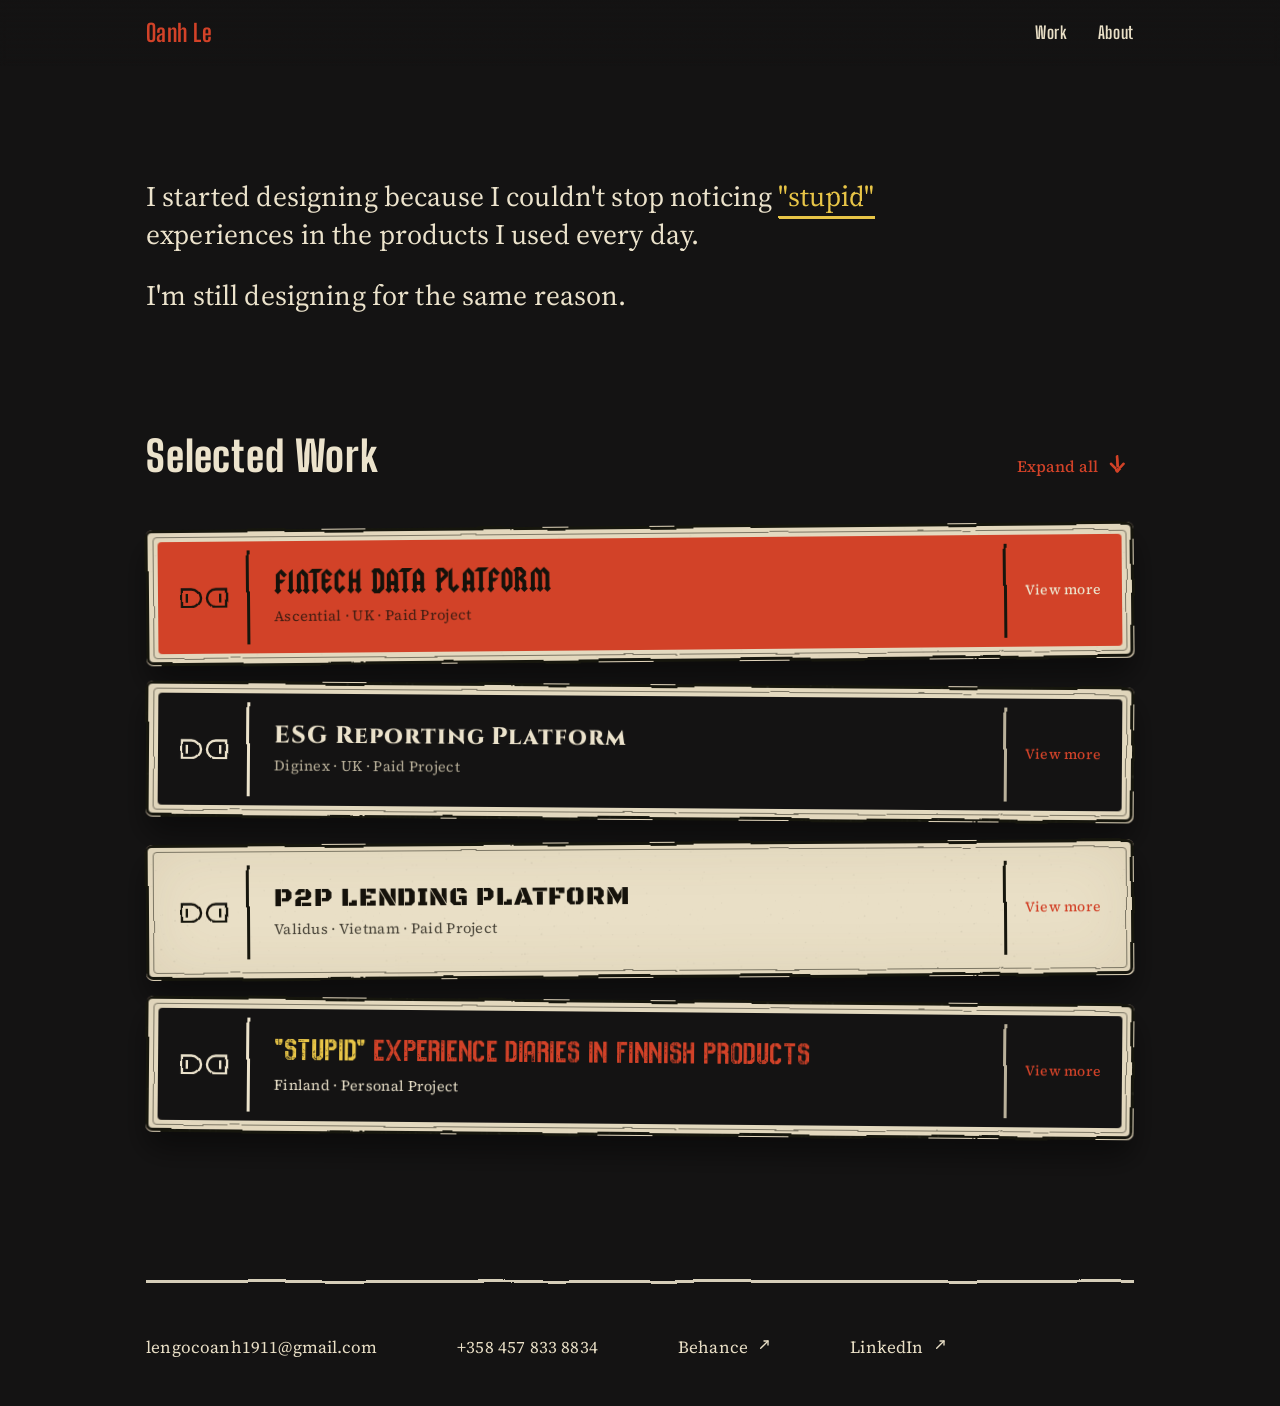
==== index.html @ 56ca4363 "update" ====
<!DOCTYPE html>
<html lang="en">
<head>
<meta charset="UTF-8">
<meta name="viewport" content="width=device-width, initial-scale=1.0">
<title>Oanh Le, Product Designer</title>
<link rel="preconnect" href="https://fonts.googleapis.com">
<link rel="preconnect" href="https://fonts.gstatic.com" crossorigin>
<link href="https://fonts.googleapis.com/css2?family=Big+Shoulders+Display:wght@600;700;800&family=Bungee&family=Cinzel:wght@600;700;800;900&family=Source+Serif+4:ital,opsz,wght@0,8..60,400;0,8..60,500;0,8..60,600;0,8..60,700;1,8..60,400;1,8..60,500&display=swap" rel="stylesheet">
<link rel="prefetch" href="base.css" as="style">
<link rel="prefetch" href="casestudy.css" as="style">
<link rel="prefetch" href="case-twentyfold.html">
<link rel="prefetch" href="case-diginex.html">
<link rel="prefetch" href="case-validus.html">
<link rel="prefetch" href="case-stupid.html">
<link rel="preload" as="image" href="assets/intro/twentyfold.jpg">
<link rel="preload" as="image" href="assets/intro/esg.jpg">
<link rel="preload" as="image" href="assets/intro/validus.jpg">
<link rel="preload" as="image" href="assets/intro/stupid.jpg">
<link href="base.css" rel="stylesheet">
<link href="home.css" rel="stylesheet">
<script>try{if(sessionStorage.getItem('portfolio-home-state'))document.documentElement.classList.add('home-restoring','home-no-transitions');}catch(e){}</script>
</head>
<body>
<svg class="defs" aria-hidden="true" xmlns="http://www.w3.org/2000/svg">
  <filter id="rough"><feTurbulence type="fractalNoise" baseFrequency="0.013 0.02" numOctaves="2" seed="4" result="n"/><feDisplacementMap in="SourceGraphic" in2="n" scale="4.5" xChannelSelector="R" yChannelSelector="G"/></filter>
  <filter id="rough2"><feTurbulence type="fractalNoise" baseFrequency="0.02 0.035" numOctaves="2" seed="11" result="n"/><feDisplacementMap in="SourceGraphic" in2="n" scale="3" xChannelSelector="R" yChannelSelector="G"/></filter>
</svg>
<div class="page">
<header class="bar">
  <div class="wrap bar-inner">
    <a class="brand" href="#top"><span class="rl">Oanh Le</span></a>
    <nav class="menu">
      <a href="#work">Work</a>
      <a href="page-about.html" class="about-link">About</a>
    </nav>
  </div>
</header>

<main id="top">
  <!-- HERO -->
  <section class="hero">
    <div class="wrap">
      <p class="thesis">I started designing because I couldn't stop noticing <a href="#work-stupid" class="jump-stupid" aria-label="Jump to Stupid experiences project">"stupid"</a> experiences in the products I used every day.<span class="thesis-tail">I'm still designing for the same reason.</span></p>
    </div>
  </section>

  <!-- WORK -->
  <section id="work">
    <div class="wrap">
      <div class="section-head">
        <h2>Selected Work</h2>
        <button type="button" class="expand-all" id="expandAll"><span class="expand-all-txt">Expand all</span><svg class="arr" viewBox="0 0 22 22" aria-hidden="true" fill="none" stroke="currentColor" stroke-width="2.2" stroke-linecap="round" stroke-linejoin="round"><path d="M3 11c2.5-.2 5-.35 9-.5"/><path d="M10 5.5c2 1.6 3.5 3.4 5.5 5.5"/><path d="M10 16c2-1.6 3.5-3.2 5.5-5.5"/></svg></button>
      </div>
      <div class="stack" id="stack">

        <!-- 01 -->
        <article class="tape tape-twentyfold" data-case="case-twentyfold.html">
          <div class="tdust"></div>
          <div class="spine">
            <div class="cap-l"><svg class="ddlogo" viewBox="0 0 34 14" aria-hidden="true" fill="none"><path d="M2 1h7a6 6 0 0 1 0 12H2zM6 4v6" stroke="currentColor" stroke-width="1.6"/><path d="M32 1h-7a6 6 0 0 0 0 12h7zM28 4v6" stroke="currentColor" stroke-width="1.6"/></svg></div>
            <div class="label">
              <div class="tname">Fintech Data<span class="tname-platform"> Platform</span></div>
              <div class="talbum"><span class="talbum-org">Ascential · </span>UK · Paid Project</div>
            </div>
            <div class="cap-r">
              <a class="viewmore" href="case-twentyfold.html" aria-label="View Twentyfold case study">View more</a>
            </div>
          </div>
          <div class="detail">
            <div class="detail-inner">
            <div class="ddiv"></div>
            <div class="detail-in">
              <div class="slotwrap"><img src="./assets/intro/twentyfold.jpg" alt="Twentyfold fintech intelligence platform" width="1400" height="719" loading="eager" decoding="async" fetchpriority="high"></div>
              <div class="d-text">
                <div class="d-block"><div class="d-lab">What it is</div><p>Investment intelligence platform built for Money20/20 (Ascential).</p></div>
                <div class="d-block"><div class="d-lab">Role + team</div><p>Sole designer · 1 product owner · 6 engineers</p></div>
                <div class="d-tags"><span>Fintech intelligence</span><span>B2B SaaS</span></div>
              </div>
            </div>
            </div>
          </div>
        </article>

        <!-- 02 -->
        <article class="tape tape-diginex" data-case="case-diginex.html">
          <div class="tdust"></div>
          <div class="spine">
            <div class="cap-l"><svg class="ddlogo" viewBox="0 0 34 14" aria-hidden="true" fill="none"><path d="M2 1h7a6 6 0 0 1 0 12H2zM6 4v6" stroke="currentColor" stroke-width="1.6"/><path d="M32 1h-7a6 6 0 0 0 0 12h7zM28 4v6" stroke="currentColor" stroke-width="1.6"/></svg></div>
            <div class="label">
              <div class="tname">ESG Reporting<span class="tname-platform"> Platform</span></div>
              <div class="talbum"><span class="talbum-org">Diginex · </span>UK · Paid Project</div>
            </div>
            <div class="cap-r">
              <a class="viewmore" href="case-diginex.html" aria-label="View DiginexESG case study">View more</a>
            </div>
          </div>
          <div class="detail">
            <div class="detail-inner">
            <div class="ddiv"></div>
            <div class="detail-in">
              <div class="slotwrap"><img src="./assets/intro/esg.jpg" alt="DiginexESG sustainability reporting platform" width="1400" height="719" loading="eager" decoding="async"></div>
              <div class="d-text">
                <div class="d-block"><div class="d-lab">What it is</div><p>Powered ESG reporting platform for enterprise sustainability teams.</p></div>
                <div class="d-block"><div class="d-lab">Role + team</div><p>1 of 3 designers · 3 product manager · 10 engineers</p></div>
                <div class="d-tags"><span>Sustainability tech</span><span>Enterprise SaaS</span></div>
              </div>
            </div>
            </div>
          </div>
        </article>

        <!-- 03 -->
        <article class="tape tape-validus" data-case="case-validus.html">
          <div class="tdust"></div>
          <div class="spine">
            <div class="cap-l"><svg class="ddlogo" viewBox="0 0 34 14" aria-hidden="true" fill="none"><path d="M2 1h7a6 6 0 0 1 0 12H2zM6 4v6" stroke="currentColor" stroke-width="1.6"/><path d="M32 1h-7a6 6 0 0 0 0 12h7zM28 4v6" stroke="currentColor" stroke-width="1.6"/></svg></div>
            <div class="label">
              <div class="tname">P2P Lending<span class="tname-platform"> Platform</span></div>
              <div class="talbum"><span class="talbum-org">Validus · </span>Vietnam · Paid Project</div>
            </div>
            <div class="cap-r">
              <a class="viewmore" href="case-validus.html" aria-label="View Validus case study">View more</a>
            </div>
          </div>
          <div class="detail">
            <div class="detail-inner">
            <div class="ddiv"></div>
            <div class="detail-in">
              <div class="slotwrap"><img src="./assets/intro/validus.jpg" alt="Validus investment web app" width="1400" height="719" loading="eager" decoding="async"></div>
              <div class="d-text">
                <div class="d-block"><div class="d-lab">What it is</div><p>SME lending marketplace connecting accredited investors and SMEs across Southeast Asia.</p></div>
                <div class="d-block"><div class="d-lab">Role + team</div><p>1 of 2 designers · 1 product owner · 10 engineers</p></div>
                <div class="d-tags"><span>Investment</span><span>Two-sided marketplace</span><span>Multi-market</span></div>
              </div>
            </div>
            </div>
          </div>
        </article>

        <!-- 04 personal -->
        <article class="tape tape-stupid" id="work-stupid" data-case="case-stupid.html" style="scroll-margin-top:90px">
          <div class="tdust"></div>
          <div class="spine">
            <div class="cap-l"><svg class="ddlogo" viewBox="0 0 34 14" aria-hidden="true" fill="none"><path d="M2 1h7a6 6 0 0 1 0 12H2zM6 4v6" stroke="currentColor" stroke-width="1.6"/><path d="M32 1h-7a6 6 0 0 0 0 12h7zM28 4v6" stroke="currentColor" stroke-width="1.6"/></svg></div>
            <div class="label">
              <div class="tname"><span class="tname-long"><span class="tname-stupid">"Stupid"</span><span class="tname-rest"> experience diaries in Finnish products</span></span><span class="tname-short"><span class="tname-stupid">"Stupid"</span><span class="tname-rest"> experience diaries</span></span></div>
              <div class="talbum">Finland · Personal Project</div>
            </div>
            <div class="cap-r">
              <a class="viewmore" href="case-stupid.html" aria-label="View Stupid experiences case study">View more</a>
            </div>
          </div>
          <div class="detail">
            <div class="detail-inner">
            <div class="ddiv"></div>
            <div class="detail-in">
              <div class="slotwrap"><img src="./assets/intro/stupid.jpg" alt="Stupid experiences — illustrated study of everyday app friction in Finland" width="1400" height="885" loading="eager" decoding="async"></div>
              <div class="d-text">
                <div class="d-block"><div class="d-lab">Products</div><p>S-mobiili, K-ruoka, One4all…</p></div>
                <div class="d-block"><div class="d-lab">Role + scope</div><p>Just me, diary, critique, and improve proposals.</p></div>
                <div class="d-tags"><span>UX diary</span><span>Consumer apps</span><span>Finland</span></div>
              </div>
            </div>
            </div>
          </div>
        </article>

      </div>
    </div>
  </section>

</main>

<!-- FOOTER -->
<footer>
  <div class="wrap">
    <div class="rule"></div>
    <div class="contact">
      <button type="button" class="ci" data-copy="lengocoanh1911@gmail.com">lengocoanh1911@gmail.com</button>
      <button type="button" class="ci" data-copy="+3584578338834">+358 457 833 8834</button>
      <a class="ci link" href="https://www.behance.net/lengocoanh" target="_blank" rel="noopener noreferrer">Behance<svg class="ext-icon" viewBox="0 0 24 24" aria-hidden="true" fill="none" stroke="currentColor" stroke-width="2" stroke-linecap="round" stroke-linejoin="round"><path d="M15 3h6v6"/><path d="M10 14 21 3"/></svg></a>
      <a class="ci link" href="https://www.linkedin.com/in/oanh-le-391289180" target="_blank" rel="noopener noreferrer">LinkedIn<svg class="ext-icon" viewBox="0 0 24 24" aria-hidden="true" fill="none" stroke="currentColor" stroke-width="2" stroke-linecap="round" stroke-linejoin="round"><path d="M15 3h6v6"/><path d="M10 14 21 3"/></svg></a>
    </div>
  </div>
</footer>
</div>

<script src="home.js"></script>
<script src="contact.js"></script>

</body>
</html>
---- base.css ----
/* Shared tokens, reset, and global utilities (home + case studies) */
@font-face{font-family:'Squealer';src:url('assets/squealer/Squealer.otf') format('opentype');font-weight:400;font-style:normal;font-display:swap;}
@font-face{font-family:'Black Ops One';src:url("assets/Black_Ops_One,Bowlby_One,Courier_Prime,EB_Garamond/Black_Ops_One/BlackOpsOne-Regular.ttf") format('truetype');font-weight:400;font-style:normal;font-display:swap;}
@font-face{font-family:'No Safety Zone';src:url('assets/No%20Safety%20Zone.ttf') format('truetype');font-weight:400;font-style:normal;font-display:swap;}

:root{
  --page:#141313;
  --cream:#ECE3CC;
  --cream-dim:#B9B09A;
  --ink:#15120B;
  --tape:#E9DFC6;
  --tape-edge:#D7CBAC;
  --maxw:1060px;
  --maxw-cs:880px;
  --display-font:'Bungee',sans-serif;
  --heading-font:'Big Shoulders Display',sans-serif;
  --bar-grad:linear-gradient(180deg, rgba(20,19,19,.92), rgba(20,19,19,.38));
  --wear-rot:1;
  --tape-title:clamp(17px,1.75vw,21px);
  --tape-title-size:20px;
  --body-font:'Source Serif 4',serif;
  --accent:#D24228;
  --stupid-yellow:#E8C547;
}

*{margin:0;padding:0;box-sizing:border-box;}
html{scroll-behavior:smooth;}
body{
  font-family:var(--body-font);
  font-style:normal;
  font-weight:400;
  color:var(--cream);
  background:var(--page);
  min-height:100vh;-webkit-font-smoothing:antialiased;line-height:1.5;
  position:relative;overflow-x:hidden;
}
.dust,.grain,.vig{display:none;}
a{color:inherit;text-decoration:none;}
svg.defs{position:absolute;width:0;height:0;}

.rule{height:3px;background:var(--cream);filter:url(#rough);opacity:.85;}
.rule.tight{margin:34px 0;}

[data-copy]{position:relative;}
.copy-tip{position:absolute;bottom:calc(100% + 10px);left:50%;transform:translateX(-50%) translateY(4px);padding:6px 10px;font-family:var(--body-font);font-size:13px;font-weight:500;line-height:1;color:var(--ink);background:var(--cream);border-radius:4px;white-space:nowrap;pointer-events:none;opacity:0;visibility:hidden;transition:opacity .2s, transform .2s, visibility .2s;z-index:20;box-shadow:0 4px 14px rgba(0,0,0,.35);}
.copy-tip.show{opacity:1;visibility:visible;transform:translateX(-50%) translateY(0);}
---- casestudy.css ----
/* Case study + about pages (requires base.css) */
.cs-sub,.sec p,.sec ul li,.ab-grid p:not(.ab-sub),.ab-grid li,.ab-right li,.ab-left .meta,.ab-quote{font-style:normal;font-weight:400;}
.ab-grid .ab-sub{font-weight:600;}
.cs-sub,.sec p,.sec ul li,.ab-grid p,.ab-right li,.ab-quote{text-wrap:pretty;}
.cs :is(.cs-sub,.cs-meta,.cs-meta-link,.sec p,.sec ul li,.d-title,.d-title .d-num,.ab-left .role,.ab-left .org,.ab-left .meta,.ab-right li,.ab-grid p,.ab-grid li,.ab-sub,.ab-quote,.ab-quote .by,.cs-cap,.ph .ph-label,.ab-contact,.ab-contact-item,.ab-contact-link){line-height:1.5;}

.cs .rule{margin:54px 0;}
.cs{position:relative;z-index:1;max-width:var(--maxw-cs);margin:0 auto;padding:48px 40px 120px;}

/* back to home */
.cs-back{position:sticky;top:0;z-index:20;margin:0 0 20px;padding:14px 0 18px;background:var(--bar-grad);backdrop-filter:blur(3px);-webkit-backdrop-filter:blur(3px);}
.cs-back-link{display:inline-flex;align-items:center;gap:6px;font-family:var(--body-font);font-size:16px;font-weight:500;font-style:normal;line-height:1.25;color:var(--accent);text-decoration:none;padding:8px 4px;transition:opacity .2s;}
.cs-back-link:hover{opacity:.85;}
.cs-back-icon{display:block;width:26px;height:auto;flex-shrink:0;filter:url(#rough2);transform:rotate(180deg);}

/* hero */
.cs-hero{text-align:center;padding:30px 0 8px;width:100%;overflow-x:clip;}
.cs-title-row{display:inline-flex;flex-wrap:wrap;align-items:center;justify-content:center;column-gap:8px;row-gap:8px;max-width:100%;}
.cs-title{margin:0;flex:0 1 auto;max-width:100%;text-align:center;font-family:var(--heading-font);font-weight:800;font-size:clamp(32px,5.2vw,60px);line-height:1.08;letter-spacing:.02em;color:var(--cream);overflow-wrap:break-word;}
.cs-stupid .cs-title{line-height:1.4;}
.cs-title-link{position:static;flex:0 0 auto;display:flex;align-items:center;justify-content:center;align-self:center;margin:0;padding:0;line-height:1;color:var(--cream);opacity:.85;transition:opacity .2s;}
.cs-title-link:hover{opacity:1;}
.cs-title-link svg{display:block;width:24px;height:24px;transition:transform .22s;}
@media(min-width:761px){
  .cs-title-link svg{width:32px;height:32px;}
}
.cs-title-link:hover svg{transform:translate(3px,-3px);}
.cs-sub{max-width:640px;margin:26px auto 0;font-size:18px;color:var(--cream);}
.cs-meta{margin-top:14px;font-family:var(--body-font);font-size:18px;font-weight:300;font-style:normal;letter-spacing:.02em;text-transform:none;color:#C1B9A6;}
.cs-meta-link{display:block;margin-top:10px;font-family:var(--body-font);font-size:18px;font-weight:300;font-style:normal;letter-spacing:.02em;text-transform:none;color:#C1B9A6;text-decoration:underline;text-underline-offset:3px;text-decoration-thickness:1px;transition:opacity .2s;}
.cs-meta-link:hover{opacity:.85;}

/* initial portfolio archive modal (mobile) */
.cs-archive-modal{position:fixed;inset:0;z-index:200;display:none;}
.cs-archive-modal.open{display:block;}
.cs-archive-modal-backdrop{position:absolute;inset:0;background:rgba(8,7,5,.94);}
.cs-archive-modal-panel{position:relative;z-index:1;height:100%;display:flex;flex-direction:column;background:var(--page);}
.cs-archive-modal-scroll{flex:1;overflow-y:auto;-webkit-overflow-scrolling:touch;padding:64px 16px 48px;}
.cs-archive-strip{position:relative;margin:0;line-height:0;}
.cs-archive-strip::before{content:"";position:absolute;inset:-4px;border:3px solid var(--cream);border-radius:5px;filter:url(#rough);opacity:.55;pointer-events:none;z-index:1;}
.cs-archive-strip img{display:block;width:100%;height:auto;margin:0;border:0;border-radius:0;vertical-align:top;}
.cs-archive-modal-close{position:fixed;top:14px;right:18px;z-index:210;width:48px;height:48px;border-radius:50%;background:rgba(236,227,204,.72);backdrop-filter:blur(10px);-webkit-backdrop-filter:blur(10px);color:var(--ink);border:none;font-size:30px;line-height:1;cursor:pointer;display:flex;align-items:center;justify-content:center;box-shadow:0 6px 20px rgba(0,0,0,.55);transition:transform .25s;}
.cs-archive-modal-close::before{content:"";position:absolute;inset:-24px;border-radius:50%;}
.cs-archive-modal-close:hover{transform:rotate(90deg) scale(1.06);}
body.cs-archive-open{overflow:hidden;}

/* figure / screenshot */
.cs-figure{margin:34px 0;}
.cs-figure-img{position:relative;width:100%;}
.cs-figure-img img{width:100%;height:auto;display:block;border-radius:3px;}
.cs-figure-img::before{content:"";position:absolute;inset:-4px;border:3px solid var(--cream);border-radius:5px;filter:url(#rough);opacity:.55;pointer-events:none;}
.ph{position:relative;width:100%;background:#100E09;border-radius:4px;min-height:320px;display:flex;align-items:center;justify-content:center;text-align:center;padding:28px;}
.ph::before{content:"";position:absolute;inset:0;border:3px solid var(--cream);border-radius:5px;filter:url(#rough);opacity:.55;pointer-events:none;}
.ph .ph-label{font-family:var(--body-font);font-style:italic;font-size:16px;color:var(--cream);letter-spacing:.04em;max-width:80%;}
.ph .corner{position:absolute;top:12px;left:14px;font-family:var(--body-font);font-size:10px;color:var(--cream);opacity:.6;letter-spacing:.04em;}
.cs-cap{margin-top:10px;font-style:italic;font-size:14px;color:var(--cream);text-align:center;}
.ph.tall{min-height:520px;}
.ph.wide{min-height:380px;}

/* sections */
.sec{margin-top:0;}
.sec + .sec{margin-top:40px;}
.sec-label,.ab-eyebrow{font-family:var(--heading-font);font-weight:700;font-size:18px;letter-spacing:.08em;text-transform:uppercase;color:var(--cream);margin:0 0 16px;}
.sec p{font-size:18px;color:var(--cream);margin-bottom:16px;}
.sec ul{list-style:none;margin:0 0 14px;padding:0;}
.sec ul li{position:relative;padding-left:24px;font-size:18px;color:var(--cream);margin-bottom:12px;}
.sec ul li::before{content:"";position:absolute;left:2px;top:13px;width:9px;height:3px;background:var(--cream);filter:url(#rough2);}

/* decision blocks — subtitles within a section */
.decision{display:flex;flex-direction:column;gap:12px;margin-top:16px;}
.sec > .decision:first-of-type{margin-top:0;}
.d-title,.ab-left .role,.ab-sub{font-family:var(--body-font);font-weight:600;font-size:18px;letter-spacing:.02em;text-transform:none;color:var(--cream);margin-bottom:0;}
.d-title .d-num{font-family:var(--body-font);font-weight:500;font-size:18px;margin-right:10px;color:var(--cream);}

/* ===== About specifics ===== */
.ab-block{margin-top:6px;}
.ab-row{display:grid;grid-template-columns:300px 1fr;gap:48px;padding:30px 0;}
.ab-left{display:flex;flex-direction:column;gap:4px;}
.ab-left .org{font-size:19px;color:var(--cream);}
.ab-org-link{display:inline-flex;align-items:center;gap:6px;color:var(--cream);text-decoration:none;transition:opacity .2s;}
.ab-org-link:hover{opacity:.7;}
.ab-org-link .ext-icon{display:block;width:16px;height:16px;flex-shrink:0;}
.ab-left .meta{font-size:18px;color:var(--cream);margin-top:4px;}
.ab-right ul{list-style:none;}
.ab-right li{position:relative;padding-left:24px;font-size:18px;margin-bottom:12px;color:var(--cream);}
.ab-right li::before{content:"";position:absolute;left:2px;top:13px;width:9px;height:3px;background:var(--cream);filter:url(#rough2);}
.ab-grid{display:grid;grid-template-columns:1fr 1fr;gap:40px 56px;padding-top:8px;}
/* Skills desktop: row 1 = How I work | Markets; row 2 = Domains | Tools */
.ab-skills{grid-template-rows:auto auto;row-gap:24px;column-gap:56px;}
.ab-skills>.grp{margin-bottom:0;}
.ab-skills-how{grid-column:1;grid-row:1;}
.ab-skills-markets{grid-column:2;grid-row:1;}
.ab-skills-domains{grid-column:1;grid-row:2;}
.ab-skills-tools{grid-column:2;grid-row:2;}
.ab-grid p{font-size:18px;color:var(--cream);margin-bottom:8px;}
.ab-grid ul{list-style:none;margin-top:4px;}
.ab-grid li{position:relative;padding-left:22px;font-size:19px;margin-bottom:8px;}
.ab-grid.ab-skills p,
.ab-grid.ab-skills li,
.ab-grid.ab-skills .ab-sub{font-size:18px;}
.ab-grid li::before{content:"";position:absolute;left:2px;top:12px;width:8px;height:3px;background:var(--cream);filter:url(#rough2);}
.ab-grid .grp,.ab-duo-col .grp{display:flex;flex-direction:column;gap:12px;}
.grp-body{display:flex;flex-direction:column;gap:0;}
.grp-body p{margin:0;}
.ab-grid .grp{margin-bottom:24px;}
.ab-quote{font-size:18px;color:var(--cream);max-width:700px;}
.ab-duo-col .ab-quote{max-width:none;}
.ab-quote .by{display:block;margin-top:16px;font-style:normal;font-weight:300;font-size:16px;color:#C1B9A6;}

/* Education + Recommendations side by side */
.ab-duo{display:grid;grid-template-columns:1fr 1fr;gap:40px;align-items:start;}
.ab-duo-col{min-width:0;}

/* Contact */
.ab-contact{display:flex;flex-direction:row;flex-wrap:wrap;align-items:center;gap:8px 24px;font-family:var(--body-font);font-size:18px;}
.ab-contact-item{color:var(--cream);text-decoration:none;transition:opacity .2s;}
button.ab-contact-item{background:none;border:none;padding:0;font:inherit;letter-spacing:inherit;cursor:pointer;}
.ab-contact-item:hover{opacity:.7;}
.ab-contact-link{display:inline-flex;align-items:center;gap:6px;width:fit-content;color:var(--cream);text-decoration:none;transition:opacity .2s;}
.ab-contact-link:hover{opacity:.7;}
.ab-contact-link .ext-icon{display:block;width:16px;height:16px;flex-shrink:0;}

@media(max-width:760px){
  .cs{padding:36px 22px 90px;}
  .cs-back{margin-bottom:16px;padding:12px 0 14px;}
  .cs-back-link{padding:24px;margin:-24px 0 -24px -24px;font-size:16px;}
  .cs-back-icon{width:26px;}
  .cs-title{font-size:clamp(30px,5.2vw,58px);}
  .cs-sub{font-size:16px;}
  .cs-meta,.cs-meta-link{font-size:16px;font-weight:300;}
  .ph .ph-label{font-size:14px;}
  .ph .corner{font-size:8px;}
  .cs-cap{font-size:12px;}
  .sec-label,.ab-eyebrow{font-size:16px;}
  .sec p,.sec ul li{font-size:16px;}
  .d-title,.ab-left .role,.ab-sub,.d-title .d-num{font-size:16px;}
  .ab-left .org{font-size:17px;}
  .ab-left .meta,.ab-right li,.ab-grid p{font-size:16px;}
  .ab-grid li{font-size:17px;}
  .ab-quote{font-size:16px;}
  .ab-quote .by{font-size:14px;}
  .ab-row{grid-template-columns:1fr;gap:14px;}
  .ab-grid{grid-template-columns:1fr;gap:26px;}
  .ab-skills{display:flex;flex-direction:column;gap:0;}
  .ab-skills>.grp{grid-column:unset;grid-row:unset;margin-bottom:24px;}
  .ab-skills>.grp:last-child{margin-bottom:0;}
  .ab-grid.ab-skills p,
  .ab-grid.ab-skills li,
  .ab-grid.ab-skills .ab-sub{font-size:16px;}
  .ab-duo{grid-template-columns:1fr;gap:32px;}
  .ab-contact{flex-direction:column;align-items:flex-start;gap:10px;font-size:16px;}
}
---- base.css ----
/* Shared tokens, reset, and global utilities (home + case studies) */
@font-face{font-family:'Squealer';src:url('assets/squealer/Squealer.otf') format('opentype');font-weight:400;font-style:normal;font-display:swap;}
@font-face{font-family:'Black Ops One';src:url("assets/Black_Ops_One,Bowlby_One,Courier_Prime,EB_Garamond/Black_Ops_One/BlackOpsOne-Regular.ttf") format('truetype');font-weight:400;font-style:normal;font-display:swap;}
@font-face{font-family:'No Safety Zone';src:url('assets/No%20Safety%20Zone.ttf') format('truetype');font-weight:400;font-style:normal;font-display:swap;}

:root{
  --page:#141313;
  --cream:#ECE3CC;
  --cream-dim:#B9B09A;
  --ink:#15120B;
  --tape:#E9DFC6;
  --tape-edge:#D7CBAC;
  --maxw:1060px;
  --maxw-cs:880px;
  --display-font:'Bungee',sans-serif;
  --heading-font:'Big Shoulders Display',sans-serif;
  --bar-grad:linear-gradient(180deg, rgba(20,19,19,.92), rgba(20,19,19,.38));
  --wear-rot:1;
  --tape-title:clamp(17px,1.75vw,21px);
  --tape-title-size:20px;
  --body-font:'Source Serif 4',serif;
  --accent:#D24228;
  --stupid-yellow:#E8C547;
}

*{margin:0;padding:0;box-sizing:border-box;}
html{scroll-behavior:smooth;}
body{
  font-family:var(--body-font);
  font-style:normal;
  font-weight:400;
  color:var(--cream);
  background:var(--page);
  min-height:100vh;-webkit-font-smoothing:antialiased;line-height:1.5;
  position:relative;overflow-x:hidden;
}
.dust,.grain,.vig{display:none;}
a{color:inherit;text-decoration:none;}
svg.defs{position:absolute;width:0;height:0;}

.rule{height:3px;background:var(--cream);filter:url(#rough);opacity:.85;}
.rule.tight{margin:34px 0;}

[data-copy]{position:relative;}
.copy-tip{position:absolute;bottom:calc(100% + 10px);left:50%;transform:translateX(-50%) translateY(4px);padding:6px 10px;font-family:var(--body-font);font-size:13px;font-weight:500;line-height:1;color:var(--ink);background:var(--cream);border-radius:4px;white-space:nowrap;pointer-events:none;opacity:0;visibility:hidden;transition:opacity .2s, transform .2s, visibility .2s;z-index:20;box-shadow:0 4px 14px rgba(0,0,0,.35);}
.copy-tip.show{opacity:1;visibility:visible;transform:translateX(-50%) translateY(0);}
---- home.css ----
/* Home page (index.html) */
html.home-restoring body{visibility:hidden;}
html.home-no-transitions,html.home-no-transitions *{transition:none!important;}
.thesis,.d-block p,.about-body p,.talbum{font-style:normal;font-weight:400;}

.page{position:relative;z-index:1;}
.wrap{max-width:var(--maxw);margin:0 auto;padding:0 36px;}
.page .rule{opacity:.9;}

/* ---- Top bar ---- */
header.bar{position:sticky;top:0;z-index:40;background:var(--bar-grad);backdrop-filter:blur(3px);-webkit-backdrop-filter:blur(3px);}
.bar-inner{display:flex;align-items:center;justify-content:space-between;height:66px;}
.brand{font-family:var(--body-font);line-height:1.12;}
.brand .rl{font-family:var(--heading-font);font-weight:700;font-size:24px;color:var(--accent);letter-spacing:.02em;}
nav.menu{display:flex;gap:30px;font-family:var(--heading-font);font-size:17px;font-weight:700;letter-spacing:.04em;margin-left:auto;}
nav.menu a{position:relative;padding:4px 0;color:var(--tape);transition:color .2s, opacity .2s;}
nav.menu a:hover{color:var(--tape);opacity:.85;}
nav.menu a::after{content:"";position:absolute;left:0;bottom:-1px;width:0;height:2px;background:var(--tape);filter:url(#rough2);transition:width .25s;}
nav.menu a:hover::after{width:100%;}

/* ---- Hero ---- */
.hero{padding:112px 0 64px;}
.thesis{max-width:880px;font-weight:400;font-size:28px;line-height:1.34;letter-spacing:.005em;color:var(--cream);}
.thesis em{font-style:normal;border-bottom:3px solid var(--cream);filter:url(#rough2);padding-bottom:1px;}
.thesis a.jump-stupid{color:var(--stupid-yellow);border-bottom:3px solid var(--stupid-yellow);filter:url(#rough2);padding-bottom:1px;cursor:pointer;transition:opacity .2s;}
.thesis a.jump-stupid:hover{opacity:.82;}
.thesis .hl{font-weight:600;}
.thesis-tail{display:block;margin-top:24px;}
.hero-meta{display:flex;gap:46px;margin-top:46px;flex-wrap:wrap;}
.hero-meta div span{display:block;font-family:var(--body-font);color:var(--cream-dim);font-size:9px;letter-spacing:.06em;margin-bottom:7px;}
.hero-meta div p{font-weight:600;font-size:14px;letter-spacing:.02em;}

/* ---- Work ---- */
.section-head{display:flex;align-items:baseline;justify-content:space-between;gap:16px;padding:46px 0 16px;}
.section-head h2{font-family:var(--heading-font);font-weight:800;font-size:clamp(24px,3.6vw,42px);letter-spacing:.02em;color:var(--cream);}
.section-head .count{font-family:var(--body-font);font-size:11px;color:var(--cream-dim);letter-spacing:.12em;}
.expand-all{display:inline-flex;align-items:center;gap:6px;font-family:var(--body-font);font-size:16px;font-weight:500;font-style:normal;text-transform:none;letter-spacing:normal;line-height:1.25;color:var(--accent);background:none;border:none;cursor:pointer;padding:8px 4px;flex-shrink:0;transition:opacity .2s;}
.expand-all:hover{opacity:.85;}
.expand-all .arr{display:block;width:26px;height:auto;filter:url(#rough2);transform:rotate(90deg);}
.expand-all.is-all-open .arr{transform:rotate(-90deg);}

.stack{display:flex;flex-direction:column;gap:22px;margin-top:22px;}

/* ---- Cassette tape ---- */
.tape{position:relative;margin:0;padding:12px;background:var(--tape);color:var(--ink);border-radius:7px;cursor:pointer;
  box-shadow:0 18px 30px rgba(0,0,0,.45), inset 0 0 60px rgba(120,100,60,.12);
  transition:transform .4s cubic-bezier(.2,.8,.2,1), box-shadow .4s;}
.tape:nth-child(1){transform:rotate(calc(-.5deg * var(--wear-rot)));}
.tape:nth-child(2){transform:rotate(calc(.4deg * var(--wear-rot)));}
.tape:nth-child(3){transform:rotate(calc(-.35deg * var(--wear-rot)));}
.tape:nth-child(4){transform:rotate(calc(.5deg * var(--wear-rot)));}
.tape:hover{transform:rotate(0) translateY(-8px) scale(1.012);box-shadow:0 30px 50px rgba(0,0,0,.55), inset 0 0 60px rgba(120,100,60,.12);}
.tape::before{content:"";position:absolute;inset:0;border:3.5px solid var(--ink);border-radius:7px;filter:url(#rough);pointer-events:none;}
.tape::after{content:"";position:absolute;inset:7px;border:1.5px solid var(--ink);border-radius:4px;filter:url(#rough2);opacity:.5;pointer-events:none;}
.tape.inv{background:#1a1710;color:var(--tape);}
.tape.inv::before,.tape.inv::after{border-color:var(--tape);}

.tape .tdust{position:absolute;inset:0;border-radius:7px;background:url(assets/dust.png);background-size:420px 420px;opacity:.18;mix-blend-mode:multiply;pointer-events:none;}
.tape.inv .tdust{mix-blend-mode:screen;opacity:.22;}

.spine{display:flex;align-items:stretch;min-height:112px;position:relative;}
.cap-l{flex:0 0 92px;display:flex;flex-direction:column;align-items:center;justify-content:center;gap:11px;position:relative;}
.cap-l::after{content:"";position:absolute;right:0;top:9px;bottom:9px;width:3px;background:currentColor;filter:url(#rough);}
.play{width:0;height:0;border-top:11px solid transparent;border-bottom:11px solid transparent;border-left:17px solid currentColor;filter:url(#rough2);}
.reel{width:30px;height:30px;border-radius:50%;border:3px solid currentColor;position:relative;filter:url(#rough2);}
.reel::before{content:"";position:absolute;inset:8px;border-radius:50%;border:2.5px solid currentColor;}
.reel::after{content:"";position:absolute;inset:0;margin:auto;width:3px;height:3px;border-radius:50%;background:currentColor;}
.tape:hover .reel{animation:spin 2.4s linear infinite;}
@keyframes spin{to{transform:rotate(360deg);}}
.ddlogo{width:50px;height:auto;display:block;filter:url(#rough2);transition:transform .35s cubic-bezier(.2,.8,.2,1);}
.tape:hover .ddlogo{transform:scale(1.06);}

.label{flex:1;display:flex;flex-direction:column;justify-content:center;padding:16px 24px;min-width:0;cursor:pointer;}
.cat{font-family:var(--body-font);font-size:9px;letter-spacing:.1em;opacity:.75;margin-bottom:6px;}
.cat b{font-weight:700;}
.tname{font-weight:700;font-size:var(--tape-title-size);line-height:1.12;letter-spacing:.01em;text-transform:none;}
.tape-diginex{color:var(--cream);}
.tape-diginex .spine,
.tape-diginex .detail{background:var(--page);border-radius:4px;}
.tape-diginex .cap-l{color:var(--cream);}
.tape-diginex .cap-r::before{color:var(--cream-dim);}
.tape-diginex .tname{font-family:'Cinzel',serif;font-weight:800;font-size:calc(var(--tape-title-size) * 1.2);letter-spacing:.04em;color:var(--cream);}
.tape-diginex .talbum{color:var(--cream-dim);opacity:1;}
.tape-diginex .detail .ddiv{color:var(--cream-dim);}
.tape-diginex .d-block .d-lab{color:var(--cream-dim);opacity:1;}
.tape-diginex .d-block p{color:var(--cream);}
.tape-diginex .d-tags span{color:var(--cream-dim);opacity:1;}
.tape-diginex .slotwrap::before{border-color:var(--cream);}
.tape-diginex .tdust{mix-blend-mode:screen;opacity:.22;}
.tape-twentyfold .spine,
.tape-twentyfold .detail{background:var(--accent);border-radius:4px;}
.tape-twentyfold .viewmore{color:var(--cream);}
.tape-twentyfold .tname{font-family:'Squealer',sans-serif;font-weight:400;font-size:calc(var(--tape-title-size) * 1.5);letter-spacing:.02em;text-transform:uppercase;}
.tape-validus .tname{font-family:'Black Ops One',sans-serif;font-weight:400;font-size:calc(var(--tape-title-size) * 1.3);letter-spacing:.03em;text-transform:uppercase;}
.tape-stupid .spine,
.tape-stupid .detail{background:var(--page);border-radius:4px;}
.tape-stupid .cap-l{color:var(--cream);}
.tape-stupid .cap-r::before{color:var(--cream-dim);}
.tape-stupid .talbum{color:var(--cream);opacity:1;}
.tape-stupid .tname{font-family:'No Safety Zone',sans-serif;font-weight:400;font-size:calc(var(--tape-title-size) * 1.5);line-height:1.16;letter-spacing:.02em;text-transform:uppercase;}
.tape-stupid .tname-stupid{color:var(--stupid-yellow);}
.tape-stupid .tname-rest{color:var(--accent);}
.tape-stupid .tname-short{display:none;}
.tape-stupid .detail .ddiv{color:var(--cream-dim);}
.tape-stupid .d-block .d-lab{color:var(--cream-dim);opacity:1;}
.tape-stupid .d-block p{color:var(--cream);}
.tape-stupid .d-tags span{color:var(--cream-dim);opacity:1;}
.tape-stupid .slotwrap::before{border-color:var(--cream);}
.tape-stupid .tdust{mix-blend-mode:screen;opacity:.22;}
.talbum{font-family:var(--body-font);font-size:14.5px;letter-spacing:.02em;margin-top:6px;opacity:.78;color:inherit;}

.cap-r{flex:0 0 118px;display:flex;flex-direction:column;align-items:center;justify-content:center;gap:7px;position:relative;font-family:var(--body-font);cursor:pointer;}
.cap-r::before{content:"";position:absolute;left:0;top:9px;bottom:9px;width:3px;background:currentColor;filter:url(#rough);pointer-events:none;}
.stereo{font-size:10px;font-weight:700;letter-spacing:.34em;writing-mode:vertical-rl;text-orientation:mixed;opacity:.85;}
.codes{display:flex;flex-direction:column;align-items:center;gap:4px;}
.dolby svg{display:block;}
.serial{font-size:9px;letter-spacing:.08em;opacity:.6;text-align:center;}
.viewmore{position:absolute;inset:0;display:flex;align-items:center;justify-content:center;font-family:var(--body-font);font-size:14px;font-weight:500;font-style:normal;text-transform:none;letter-spacing:.02em;line-height:1.25;color:var(--accent);cursor:pointer;transition:opacity .2s;z-index:1;}
.cap-r:hover .viewmore{opacity:.85;}
.cap-r-row{display:flex;align-items:center;gap:10px;}

.detail{display:grid;grid-template-rows:0fr;transition:grid-template-rows .38s cubic-bezier(.2,.8,.2,1);position:relative;}
.tape.is-open .detail{grid-template-rows:1fr;}
.detail-inner{min-height:0;overflow:hidden;}
.tape.is-open .detail{cursor:default;}
.tape.is-open .slotwrap,
.tape.is-open .d-block{cursor:pointer;}
.detail .ddiv{height:3px;background:currentColor;filter:url(#rough);opacity:.7;margin:0 14px;}
.detail-in{padding:24px 24px 26px;display:grid;grid-template-columns:1.05fr 1fr;gap:28px;align-items:start;}
.detail-in image-slot, .detail-in img{width:100%;height:auto;aspect-ratio:373/232;display:block;border-radius:3px;position:relative;object-fit:cover;}
.slotwrap{position:relative;}
.slotwrap::before{content:"";position:absolute;inset:-4px;border:3px solid var(--ink);border-radius:5px;filter:url(#rough);pointer-events:none;z-index:2;}
.tape.inv .slotwrap::before{border-color:var(--tape);}
.d-text{display:flex;flex-direction:column;gap:24px;}
.d-block{display:flex;flex-direction:column;gap:8px;}
.d-block .d-lab{font-family:var(--body-font);font-size:12px;font-weight:500;letter-spacing:.06em;text-transform:uppercase;opacity:.78;margin-bottom:0;}
.d-block p{font-size:16px;line-height:1.45;color:var(--ink);}
.d-tags{display:flex;flex-wrap:wrap;gap:9px;}
.d-tags span{position:relative;font-family:var(--body-font);font-size:13px;font-weight:500;letter-spacing:.04em;color:inherit;opacity:.78;padding:5px 13px;}
.d-tags span::before{content:"";position:absolute;inset:0;border:2px solid currentColor;border-radius:999px;filter:url(#rough2);}

/* ---- About (home section) ---- */
.about{padding:88px 0 20px;}
.about .rule{margin-bottom:42px;}
.about-grid{display:grid;grid-template-columns:260px 1fr;gap:56px;}
.about-grid h2{font-family:var(--display-font);font-weight:800;font-size:30px;letter-spacing:-.02em;color:var(--cream);}
.about-body p{font-size:clamp(17px,2vw,23px);line-height:1.5;font-weight:400;color:var(--cream);}
.about-body p + p{margin-top:22px;}
.about-body strong{font-weight:600;border-bottom:2px solid var(--cream);filter:url(#rough2);}

/* ---- Footer ---- */
footer{margin-top:80px;padding:64px 0 46px;position:relative;}
footer .rule{margin-bottom:52px;}
.foot-top{display:flex;justify-content:space-between;gap:40px;flex-wrap:wrap;align-items:flex-end;}
.foot-cta{font-family:var(--display-font);font-weight:800;font-size:clamp(32px,5vw,68px);line-height:.96;letter-spacing:-.02em;color:var(--cream);}
.foot-cta a:hover{color:#fff;}
.foot-links{display:flex;flex-direction:column;gap:13px;text-align:right;font-family:var(--body-font);}
.foot-links a{font-size:13px;font-weight:400;color:var(--cream-dim);transition:color .2s;}
.foot-links a:hover{color:var(--cream);}
.foot-bottom{display:flex;justify-content:space-between;margin-top:54px;font-family:var(--body-font);font-size:9px;color:var(--cream-dim);letter-spacing:.12em;flex-wrap:wrap;gap:12px;}

.contact{display:flex;flex-wrap:wrap;align-items:center;gap:8px 80px;font-family:var(--body-font);font-size:17px;color:var(--tape);letter-spacing:.01em;}
.contact .ci{color:var(--tape);text-decoration:none;transition:opacity .2s;}
.contact button.ci{background:none;border:none;padding:0;font:inherit;letter-spacing:inherit;cursor:pointer;}
.contact .ci:hover{opacity:.7;}
.contact a.link{display:inline-flex;align-items:center;gap:6px;border-bottom:none;padding-bottom:0;}
.contact a.link .ext-icon{display:block;width:16px;height:16px;flex-shrink:0;}

.tname{cursor:pointer;}

@media(max-width:820px){
  :root{--tape-title-size:16px;}
  .wrap{padding:0 22px;}
  .expand-all{display:none;}
  .contact{flex-direction:column;align-items:flex-start;gap:10px;}
  .hero{padding:94px 0 48px;}
  .thesis{font-size:24px;}
  nav.menu{gap:18px;}
  .talbum{font-size:12.5px;}
  .talbum-org{display:none;}
  .spine{display:grid;grid-template-columns:auto 1fr;column-gap:12px;row-gap:8px;align-items:center;min-height:0;padding:14px 16px;}
  .cap-l{grid-column:1;grid-row:1;flex:none;align-self:center;}
  .cap-l::after{display:none;}
  .label{grid-column:2;grid-row:1;padding:0;min-width:0;}
  .talbum{grid-column:1 / -1;grid-row:2;margin-top:0;}
  .cap-r,.viewmore{display:none;}
  .ddlogo{width:38px;}
  .detail-in{grid-template-columns:1fr;gap:18px;}
  .about-grid{grid-template-columns:1fr;gap:18px;}
  .hero-meta{gap:26px;}
  .tape:hover{transform:rotate(0) translateY(-4px);}
  .tape .detail{grid-template-rows:1fr;}
  .tape .slotwrap,.tape .d-block{cursor:pointer;}
  .d-block .d-lab{font-size:10px;}
  .d-block p{font-size:14px;}
  .d-tags span{font-size:11px;}
  .tname-platform{display:none;}
  .tape-stupid .tname-long{display:none;}
  .tape-stupid .tname-short{display:block;}
  .tname{text-wrap:auto;word-break:normal;overflow-wrap:normal;hyphens:none;}
}
@media (prefers-reduced-motion:reduce){
  .detail{transition:none;}
}
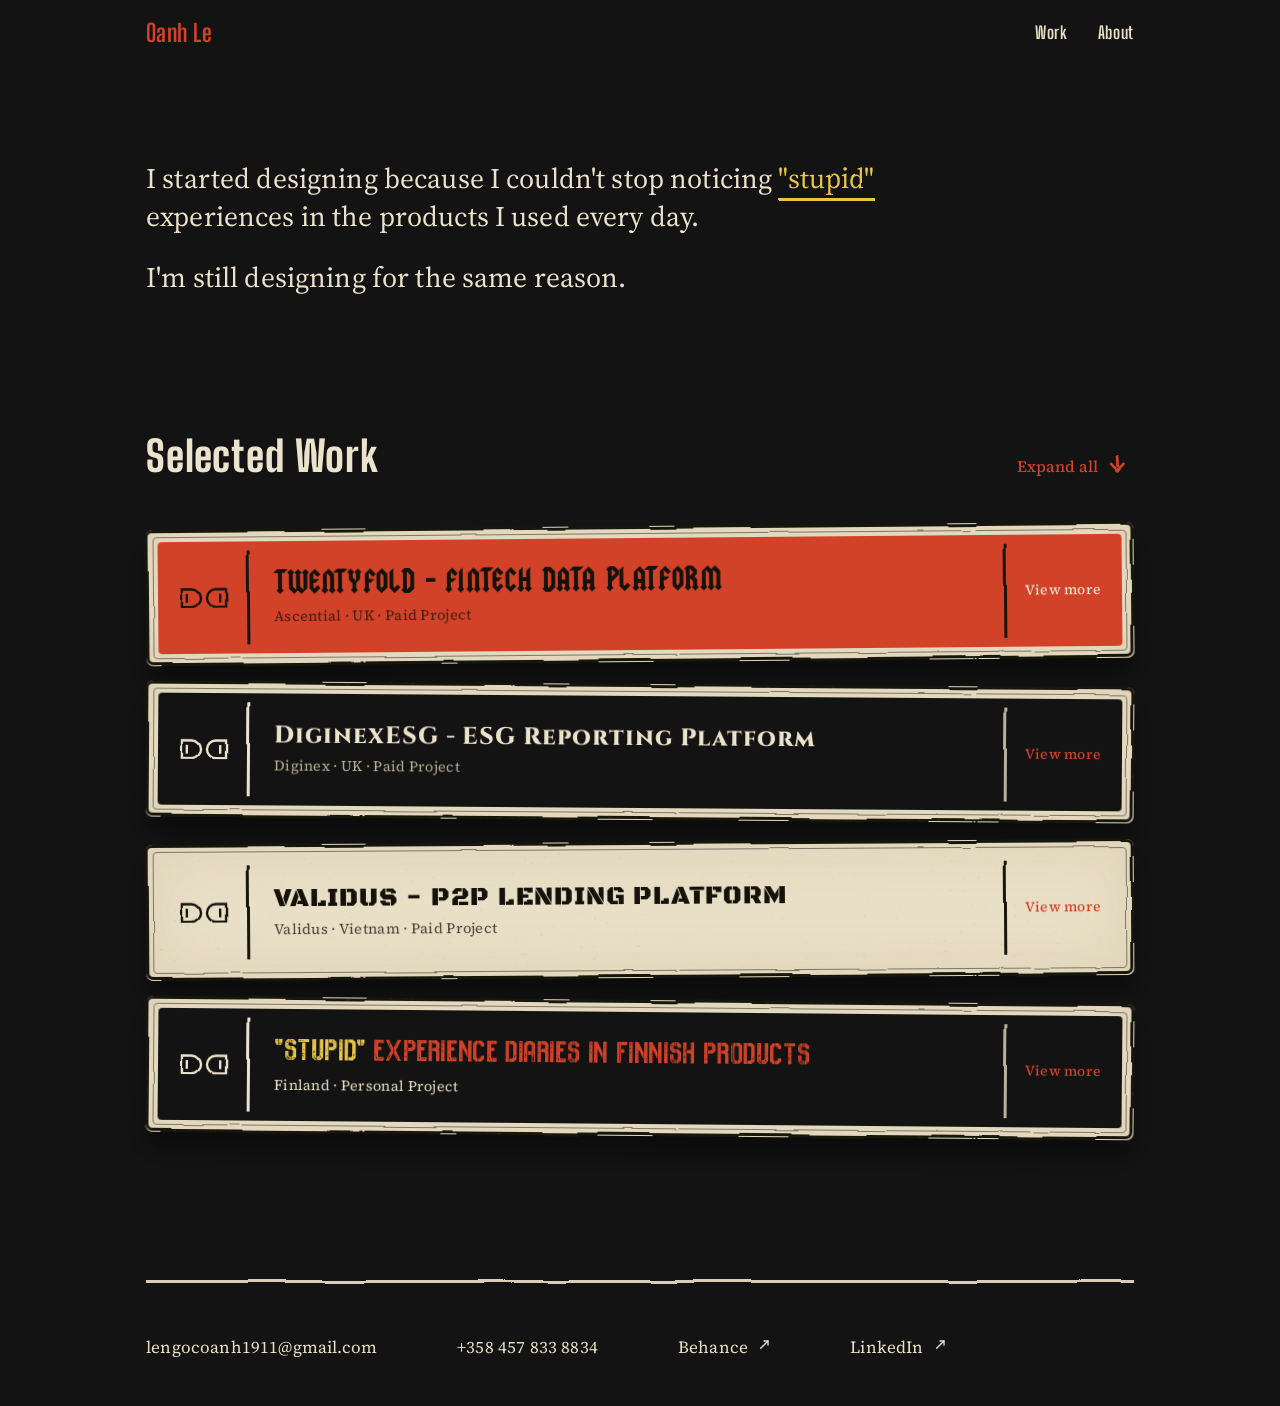
==== commit 7e505633: "update" ====
--- a/index.html
+++ b/index.html
@@ -19,6 +19,7 @@
 <link rel="preload" as="image" href="assets/intro/stupid.jpg">
 <link href="base.css" rel="stylesheet">
 <link href="home.css" rel="stylesheet">
+<link href="casestudy.css" rel="stylesheet">
 <script>try{if(sessionStorage.getItem('portfolio-home-state'))document.documentElement.classList.add('home-restoring','home-no-transitions');}catch(e){}</script>
 </head>
 <body>
@@ -31,13 +32,14 @@
   <div class="wrap bar-inner">
     <a class="brand" href="#top"><span class="rl">Oanh Le</span></a>
     <nav class="menu">
-      <a href="#work">Work</a>
-      <a href="page-about.html" class="about-link">About</a>
+      <a href="#work" class="nav-tab" data-panel="work">Work</a>
+      <a href="#about" class="nav-tab" data-panel="about">About</a>
     </nav>
   </div>
 </header>
 
 <main id="top">
+  <div id="panel-work" class="home-panel">
   <!-- HERO -->
   <section class="hero">
     <div class="wrap">
@@ -60,7 +62,7 @@
           <div class="spine">
             <div class="cap-l"><svg class="ddlogo" viewBox="0 0 34 14" aria-hidden="true" fill="none"><path d="M2 1h7a6 6 0 0 1 0 12H2zM6 4v6" stroke="currentColor" stroke-width="1.6"/><path d="M32 1h-7a6 6 0 0 0 0 12h7zM28 4v6" stroke="currentColor" stroke-width="1.6"/></svg></div>
             <div class="label">
-              <div class="tname">Fintech Data<span class="tname-platform"> Platform</span></div>
+              <div class="tname"><span class="tname-long">Twentyfold - Fintech Data Platform</span><span class="tname-short">Twentyfold</span></div>
               <div class="talbum"><span class="talbum-org">Ascential · </span>UK · Paid Project</div>
             </div>
             <div class="cap-r">
@@ -73,9 +75,9 @@
             <div class="detail-in">
               <div class="slotwrap"><img src="./assets/intro/twentyfold.jpg" alt="Twentyfold fintech intelligence platform" width="1400" height="719" loading="eager" decoding="async" fetchpriority="high"></div>
               <div class="d-text">
-                <div class="d-block"><div class="d-lab">What it is</div><p>Investment intelligence platform built for Money20/20 (Ascential).</p></div>
+                <div class="d-block"><div class="d-lab">What it is</div><p>Fintech intelligence platform built for Money20/20.</p></div>
                 <div class="d-block"><div class="d-lab">Role + team</div><p>Sole designer · 1 product owner · 6 engineers</p></div>
-                <div class="d-tags"><span>Fintech intelligence</span><span>B2B SaaS</span></div>
+                <div class="d-tags"><span>Information architecture</span><span>Fintech intelligence</span></div>
               </div>
             </div>
             </div>
@@ -88,7 +90,7 @@
           <div class="spine">
             <div class="cap-l"><svg class="ddlogo" viewBox="0 0 34 14" aria-hidden="true" fill="none"><path d="M2 1h7a6 6 0 0 1 0 12H2zM6 4v6" stroke="currentColor" stroke-width="1.6"/><path d="M32 1h-7a6 6 0 0 0 0 12h7zM28 4v6" stroke="currentColor" stroke-width="1.6"/></svg></div>
             <div class="label">
-              <div class="tname">ESG Reporting<span class="tname-platform"> Platform</span></div>
+              <div class="tname"><span class="tname-long">DiginexESG - ESG Reporting Platform</span><span class="tname-short">DiginexESG</span></div>
               <div class="talbum"><span class="talbum-org">Diginex · </span>UK · Paid Project</div>
             </div>
             <div class="cap-r">
@@ -102,8 +104,8 @@
               <div class="slotwrap"><img src="./assets/intro/esg.jpg" alt="DiginexESG sustainability reporting platform" width="1400" height="719" loading="eager" decoding="async"></div>
               <div class="d-text">
                 <div class="d-block"><div class="d-lab">What it is</div><p>Powered ESG reporting platform for enterprise sustainability teams.</p></div>
-                <div class="d-block"><div class="d-lab">Role + team</div><p>1 of 3 designers · 3 product manager · 10 engineers</p></div>
-                <div class="d-tags"><span>Sustainability tech</span><span>Enterprise SaaS</span></div>
+                <div class="d-block"><div class="d-lab">Role + team</div><p>1 of 4 designers · 3 product manager · 6 engineers</p></div>
+                <div class="d-tags"><span>Sustainability tech</span><span>B2B SaaS</span></div>
               </div>
             </div>
             </div>
@@ -116,7 +118,7 @@
           <div class="spine">
             <div class="cap-l"><svg class="ddlogo" viewBox="0 0 34 14" aria-hidden="true" fill="none"><path d="M2 1h7a6 6 0 0 1 0 12H2zM6 4v6" stroke="currentColor" stroke-width="1.6"/><path d="M32 1h-7a6 6 0 0 0 0 12h7zM28 4v6" stroke="currentColor" stroke-width="1.6"/></svg></div>
             <div class="label">
-              <div class="tname">P2P Lending<span class="tname-platform"> Platform</span></div>
+              <div class="tname"><span class="tname-long">Validus - P2P Lending Platform</span><span class="tname-short">Validus</span></div>
               <div class="talbum"><span class="talbum-org">Validus · </span>Vietnam · Paid Project</div>
             </div>
             <div class="cap-r">
@@ -130,7 +132,7 @@
               <div class="slotwrap"><img src="./assets/intro/validus.jpg" alt="Validus investment web app" width="1400" height="719" loading="eager" decoding="async"></div>
               <div class="d-text">
                 <div class="d-block"><div class="d-lab">What it is</div><p>SME lending marketplace connecting accredited investors and SMEs across Southeast Asia.</p></div>
-                <div class="d-block"><div class="d-lab">Role + team</div><p>1 of 2 designers · 1 product owner · 10 engineers</p></div>
+                <div class="d-block"><div class="d-lab">Role + team</div><p>1 of 2 designers · 1 product owner · 8 engineers</p></div>
                 <div class="d-tags"><span>Investment</span><span>Two-sided marketplace</span><span>Multi-market</span></div>
               </div>
             </div>
@@ -159,13 +161,105 @@
               <div class="d-text">
                 <div class="d-block"><div class="d-lab">Products</div><p>S-mobiili, K-ruoka, One4all…</p></div>
                 <div class="d-block"><div class="d-lab">Role + scope</div><p>Just me, diary, critique, and improve proposals.</p></div>
-                <div class="d-tags"><span>UX diary</span><span>Consumer apps</span><span>Finland</span></div>
-              </div>
-            </div>
-            </div>
-          </div>
-        </article>
-
+                <div class="d-tags"><span>UX diary</span><span>Finland</span></div>
+              </div>
+            </div>
+            </div>
+          </div>
+        </article>
+
+      </div>
+    </div>
+  </section>
+  </div>
+
+  <section id="panel-about" class="home-panel about-panel" hidden>
+    <div class="wrap">
+      <header class="cs-hero">
+        <h1 class="cs-title">Oanh Le</h1>
+        <p class="cs-sub">Product Designer in fintech, sustainability tech, and enterprise B2B SaaS.</p>
+      </header>
+      <div class="rule"></div>
+      <div class="ab-block">
+        <div class="ab-eyebrow">Experience</div>
+        <div class="ab-row">
+          <div class="ab-left">
+            <div class="role">Product Designer</div>
+            <div class="org"><a class="ab-org-link" href="https://www.hodfords.com/home/main/en/" target="_blank" rel="noopener noreferrer">Hodfords<svg class="ext-icon" viewBox="0 0 24 24" aria-hidden="true" fill="none" stroke="currentColor" stroke-width="2" stroke-linecap="round" stroke-linejoin="round"><path d="M15 3h6v6"/><path d="M10 14 21 3"/></svg></a></div>
+            <div class="meta">Jun 2021 – Aug 2023</div>
+            <div class="meta">Remote · Vietnam</div>
+          </div>
+          <div class="ab-right"><ul>
+            <li>Shaped product and design strategies aligned with business goals and user needs across fintech and enterprise projects.</li>
+            <li>Collaborated with stakeholders and developers to deliver scalable UI/UX solutions for clients.</li>
+            <li>Balanced user experience, technical feasibility, and product objectives throughout the design process.</li>
+            <li>Clients include: DiginexESG, Ascential.</li>
+          </ul></div>
+        </div>
+        <div class="ab-row">
+          <div class="ab-left">
+            <div class="role">Junior UI/UX Designer</div>
+            <div class="org"><a class="ab-org-link" href="https://validusgrp.com/" target="_blank" rel="noopener noreferrer">Validus<svg class="ext-icon" viewBox="0 0 24 24" aria-hidden="true" fill="none" stroke="currentColor" stroke-width="2" stroke-linecap="round" stroke-linejoin="round"><path d="M15 3h6v6"/><path d="M10 14 21 3"/></svg></a></div>
+            <div class="meta">Jun 2020 – Jun 2021</div>
+            <div class="meta">Vietnam</div>
+          </div>
+          <div class="ab-right"><ul>
+            <li>Worked with Product Leadership to define features and improve financial product experiences through user-centered design.</li>
+            <li>Conducted market and competitor research to support product decisions across Singapore, Thailand, and Vietnam.</li>
+            <li>Partnered with developers to ensure design solutions were practical, scalable, and aligned with business needs.</li>
+          </ul></div>
+        </div>
+      </div>
+      <div class="rule"></div>
+      <div class="ab-block">
+        <div class="ab-eyebrow">Skills</div>
+        <div class="ab-grid ab-skills">
+          <div class="grp ab-skills-how"><div class="ab-sub">How I work</div>
+            <p>Discovery → hypothesis → low-fi validation → high-fidelity design → post-launch evaluation.</p>
+            <p>I start from the user, who pays, what they're buying, and which design decisions move the metrics that matter.</p>
+          </div>
+          <div class="grp ab-skills-markets"><div class="ab-sub">Markets and languages</div>
+            <p>Designed for users across Vietnam, Singapore, Thailand, and European enterprise contexts.</p>
+            <ul><li>Vietnamese (native)</li><li>English (professional working proficiency)</li></ul>
+          </div>
+          <div class="grp ab-skills-domains"><div class="ab-sub">Domains</div>
+            <p>Fintech, B2B market intelligence, SME supply-chain financing, regulated lending marketplaces.</p>
+            <p>Sustainability tech, ESG reporting, multi-framework regulatory disclosure, enterprise reporting workflows.</p>
+            <p>Enterprise B2B SaaS, complex data products, multi-stakeholder workflows.</p>
+          </div>
+          <div class="grp ab-skills-tools"><div class="ab-sub">Tools</div>
+            <p>Figma · FigJam · Maze · Miro · Jira</p>
+          </div>
+        </div>
+      </div>
+      <div class="rule"></div>
+      <div class="ab-block ab-duo">
+        <div class="ab-duo-col">
+          <div class="ab-eyebrow">Education</div>
+          <div class="grp">
+            <div class="ab-sub">Tampere University of Applied Sciences (TAMK), Finland</div>
+            <div class="grp-body">
+              <p>Bachelor of Culture and Arts</p>
+              <p>Minor: Interactive Media</p>
+            </div>
+          </div>
+        </div>
+        <div class="ab-duo-col">
+          <div class="ab-eyebrow">Recommendations</div>
+          <p class="ab-quote">"Oanh is a critical thinker. Her inquisitive mind and appreciation for art clearly reflect the qualities of a promising UX designer. She works closely with her development team to ensure her designs are practical and achievable, and this collaborative spirit would make her a valuable addition to any organisation."
+            <span class="by">Keith Ong · Technical Manager, Validus</span>
+          </p>
+        </div>
+      </div>
+      <div class="rule"></div>
+      <div class="ab-block">
+        <div class="ab-eyebrow">Contact</div>
+        <div class="ab-contact">
+          <button type="button" class="ab-contact-item" data-copy="lengocoanh1911@gmail.com">lengocoanh1911@gmail.com</button>
+          <button type="button" class="ab-contact-item" data-copy="+3584578338834">+358 457 833 8834</button>
+          <a class="ab-contact-link" href="https://www.behance.net/lengocoanh" target="_blank" rel="noopener noreferrer">Behance<svg class="ext-icon" viewBox="0 0 24 24" aria-hidden="true" fill="none" stroke="currentColor" stroke-width="2" stroke-linecap="round" stroke-linejoin="round"><path d="M15 3h6v6"/><path d="M10 14 21 3"/></svg></a>
+          <a class="ab-contact-link" href="https://www.linkedin.com/in/oanh-le-391289180" target="_blank" rel="noopener noreferrer">LinkedIn<svg class="ext-icon" viewBox="0 0 24 24" aria-hidden="true" fill="none" stroke="currentColor" stroke-width="2" stroke-linecap="round" stroke-linejoin="round"><path d="M15 3h6v6"/><path d="M10 14 21 3"/></svg></a>
+        </div>
       </div>
     </div>
   </section>
--- a/home.css
+++ b/home.css
@@ -8,7 +8,7 @@
 .page .rule{opacity:.9;}
 
 /* ---- Top bar ---- */
-header.bar{position:sticky;top:0;z-index:40;background:var(--bar-grad);backdrop-filter:blur(3px);-webkit-backdrop-filter:blur(3px);}
+header.bar{position:fixed;top:0;left:0;right:0;z-index:40;background:var(--bar-grad);backdrop-filter:blur(3px);-webkit-backdrop-filter:blur(3px);}
 .bar-inner{display:flex;align-items:center;justify-content:space-between;height:66px;}
 .brand{font-family:var(--body-font);line-height:1.12;}
 .brand .rl{font-family:var(--heading-font);font-weight:700;font-size:24px;color:var(--accent);letter-spacing:.02em;}
@@ -17,9 +17,12 @@
 nav.menu a:hover{color:var(--tape);opacity:.85;}
 nav.menu a::after{content:"";position:absolute;left:0;bottom:-1px;width:0;height:2px;background:var(--tape);filter:url(#rough2);transition:width .25s;}
 nav.menu a:hover::after{width:100%;}
+nav.menu a.is-active::after{width:100%;}
+
+.home-panel[hidden]{display:none;}
 
 /* ---- Hero ---- */
-.hero{padding:112px 0 64px;}
+.hero{padding:160px 0 64px;}
 .thesis{max-width:880px;font-weight:400;font-size:28px;line-height:1.34;letter-spacing:.005em;color:var(--cream);}
 .thesis em{font-style:normal;border-bottom:3px solid var(--cream);filter:url(#rough2);padding-bottom:1px;}
 .thesis a.jump-stupid{color:var(--stupid-yellow);border-bottom:3px solid var(--stupid-yellow);filter:url(#rough2);padding-bottom:1px;cursor:pointer;transition:opacity .2s;}
@@ -31,7 +34,7 @@
 .hero-meta div p{font-weight:600;font-size:14px;letter-spacing:.02em;}
 
 /* ---- Work ---- */
-.section-head{display:flex;align-items:baseline;justify-content:space-between;gap:16px;padding:46px 0 16px;}
+.section-head{display:flex;align-items:baseline;justify-content:space-between;gap:16px;padding:64px 0 16px;}
 .section-head h2{font-family:var(--heading-font);font-weight:800;font-size:clamp(24px,3.6vw,42px);letter-spacing:.02em;color:var(--cream);}
 .section-head .count{font-family:var(--body-font);font-size:11px;color:var(--cream-dim);letter-spacing:.12em;}
 .expand-all{display:inline-flex;align-items:center;gap:6px;font-family:var(--body-font);font-size:16px;font-weight:500;font-style:normal;text-transform:none;letter-spacing:normal;line-height:1.25;color:var(--accent);background:none;border:none;cursor:pointer;padding:8px 4px;flex-shrink:0;transition:opacity .2s;}
@@ -74,6 +77,7 @@
 .cat{font-family:var(--body-font);font-size:9px;letter-spacing:.1em;opacity:.75;margin-bottom:6px;}
 .cat b{font-weight:700;}
 .tname{font-weight:700;font-size:var(--tape-title-size);line-height:1.12;letter-spacing:.01em;text-transform:none;}
+.tname-short{display:none;}
 .tape-diginex{color:var(--cream);}
 .tape-diginex .spine,
 .tape-diginex .detail{background:var(--page);border-radius:4px;}
@@ -100,7 +104,6 @@
 .tape-stupid .tname{font-family:'No Safety Zone',sans-serif;font-weight:400;font-size:calc(var(--tape-title-size) * 1.5);line-height:1.16;letter-spacing:.02em;text-transform:uppercase;}
 .tape-stupid .tname-stupid{color:var(--stupid-yellow);}
 .tape-stupid .tname-rest{color:var(--accent);}
-.tape-stupid .tname-short{display:none;}
 .tape-stupid .detail .ddiv{color:var(--cream-dim);}
 .tape-stupid .d-block .d-lab{color:var(--cream-dim);opacity:1;}
 .tape-stupid .d-block p{color:var(--cream);}
@@ -139,14 +142,11 @@
 .d-tags span{position:relative;font-family:var(--body-font);font-size:13px;font-weight:500;letter-spacing:.04em;color:inherit;opacity:.78;padding:5px 13px;}
 .d-tags span::before{content:"";position:absolute;inset:0;border:2px solid currentColor;border-radius:999px;filter:url(#rough2);}
 
-/* ---- About (home section) ---- */
-.about{padding:88px 0 20px;}
-.about .rule{margin-bottom:42px;}
-.about-grid{display:grid;grid-template-columns:260px 1fr;gap:56px;}
-.about-grid h2{font-family:var(--display-font);font-weight:800;font-size:30px;letter-spacing:-.02em;color:var(--cream);}
-.about-body p{font-size:clamp(17px,2vw,23px);line-height:1.5;font-weight:400;color:var(--cream);}
-.about-body p + p{margin-top:22px;}
-.about-body strong{font-weight:600;border-bottom:2px solid var(--cream);filter:url(#rough2);}
+/* ---- About tab ---- */
+.about-panel{padding:48px 0 20px;}
+.about-panel .rule{margin:54px 0;}
+.about-panel .cs-hero{padding:30px 0 8px;}
+.about-panel :is(.cs-sub,.cs-title,.ab-left .role,.ab-left .org,.ab-left .meta,.ab-right li,.ab-grid p,.ab-grid li,.ab-sub,.ab-quote,.ab-quote .by,.ab-contact,.ab-contact-item,.ab-contact-link){line-height:1.5;}
 
 /* ---- Footer ---- */
 footer{margin-top:80px;padding:64px 0 46px;position:relative;}
@@ -173,7 +173,7 @@
   .wrap{padding:0 22px;}
   .expand-all{display:none;}
   .contact{flex-direction:column;align-items:flex-start;gap:10px;}
-  .hero{padding:94px 0 48px;}
+  .hero{padding:144px 0 40px;}
   .thesis{font-size:24px;}
   nav.menu{gap:18px;}
   .talbum{font-size:12.5px;}
@@ -186,7 +186,6 @@
   .cap-r,.viewmore{display:none;}
   .ddlogo{width:38px;}
   .detail-in{grid-template-columns:1fr;gap:18px;}
-  .about-grid{grid-template-columns:1fr;gap:18px;}
   .hero-meta{gap:26px;}
   .tape:hover{transform:rotate(0) translateY(-4px);}
   .tape .detail{grid-template-rows:1fr;}
@@ -194,8 +193,8 @@
   .d-block .d-lab{font-size:10px;}
   .d-block p{font-size:14px;}
   .d-tags span{font-size:11px;}
-  .tname-platform{display:none;}
-  .tape-stupid .tname-long{display:none;}
+  .tname-long{display:none;}
+  .tname-short{display:inline;}
   .tape-stupid .tname-short{display:block;}
   .tname{text-wrap:auto;word-break:normal;overflow-wrap:normal;hyphens:none;}
 }
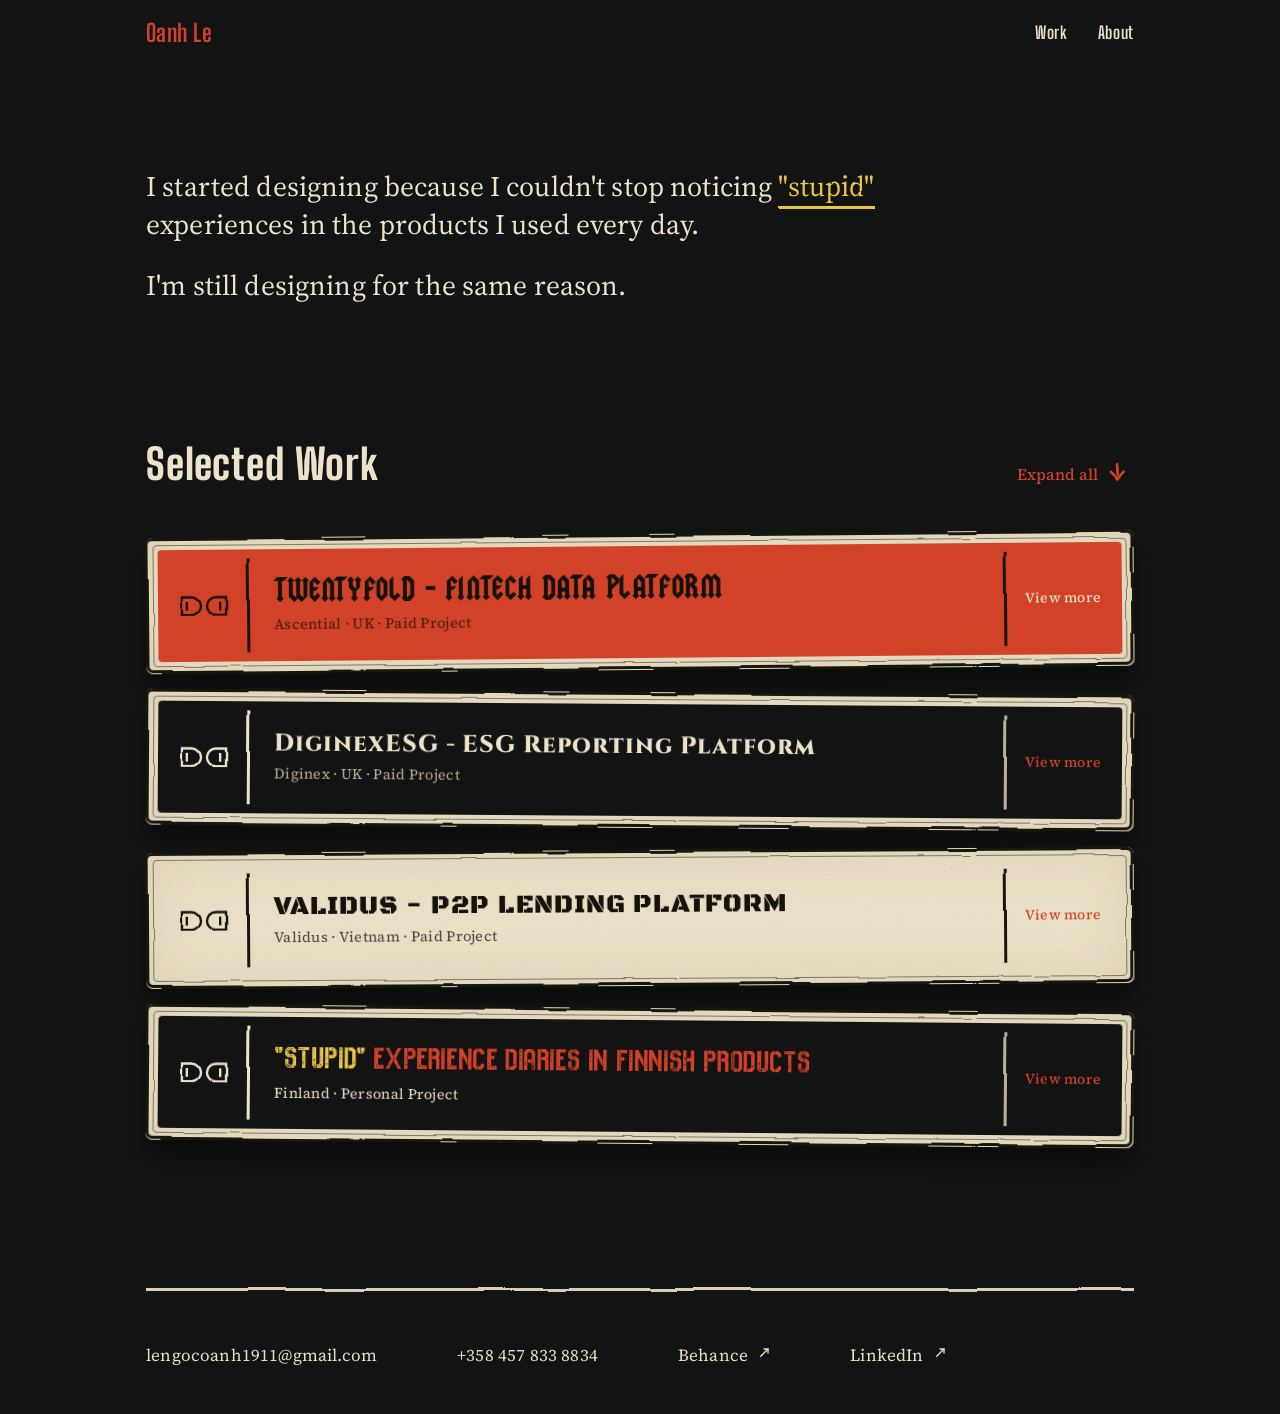
==== commit 40fc54eb: "update" ====
--- a/index.html
+++ b/index.html
@@ -76,7 +76,7 @@
               <div class="slotwrap"><img src="./assets/intro/twentyfold.jpg" alt="Twentyfold fintech intelligence platform" width="1400" height="719" loading="eager" decoding="async" fetchpriority="high"></div>
               <div class="d-text">
                 <div class="d-block"><div class="d-lab">What it is</div><p>Fintech intelligence platform built for Money20/20.</p></div>
-                <div class="d-block"><div class="d-lab">Role + team</div><p>Sole designer · 1 product owner · 6 engineers</p></div>
+                <div class="d-block"><div class="d-lab">Role + team</div><p>Sole product designer · 1 product owner · 6 engineers</p></div>
                 <div class="d-tags"><span>Information architecture</span><span>Fintech intelligence</span></div>
               </div>
             </div>
@@ -223,9 +223,9 @@
             <ul><li>Vietnamese (native)</li><li>English (professional working proficiency)</li></ul>
           </div>
           <div class="grp ab-skills-domains"><div class="ab-sub">Domains</div>
-            <p>Fintech, B2B market intelligence, SME supply-chain financing, regulated lending marketplaces.</p>
-            <p>Sustainability tech, ESG reporting, multi-framework regulatory disclosure, enterprise reporting workflows.</p>
-            <p>Enterprise B2B SaaS, complex data products, multi-stakeholder workflows.</p>
+            <p>Fintech. Intelligence platforms, lending marketplaces, SME supply chain financing, regulated multi-market environments.</p>
+            <p>Sustainability tech. ESG reporting, multi-framework disclosure, multi-stakeholder workflows, enterprise compliance.</p>
+            <p>Enterprise B2B. Multi-entity modelling, complex data products, design systems, subscription surfaces.</p>
           </div>
           <div class="grp ab-skills-tools"><div class="ab-sub">Tools</div>
             <p>Figma · FigJam · Maze · Miro · Jira</p>
@@ -251,16 +251,6 @@
           </p>
         </div>
       </div>
-      <div class="rule"></div>
-      <div class="ab-block">
-        <div class="ab-eyebrow">Contact</div>
-        <div class="ab-contact">
-          <button type="button" class="ab-contact-item" data-copy="lengocoanh1911@gmail.com">lengocoanh1911@gmail.com</button>
-          <button type="button" class="ab-contact-item" data-copy="+3584578338834">+358 457 833 8834</button>
-          <a class="ab-contact-link" href="https://www.behance.net/lengocoanh" target="_blank" rel="noopener noreferrer">Behance<svg class="ext-icon" viewBox="0 0 24 24" aria-hidden="true" fill="none" stroke="currentColor" stroke-width="2" stroke-linecap="round" stroke-linejoin="round"><path d="M15 3h6v6"/><path d="M10 14 21 3"/></svg></a>
-          <a class="ab-contact-link" href="https://www.linkedin.com/in/oanh-le-391289180" target="_blank" rel="noopener noreferrer">LinkedIn<svg class="ext-icon" viewBox="0 0 24 24" aria-hidden="true" fill="none" stroke="currentColor" stroke-width="2" stroke-linecap="round" stroke-linejoin="round"><path d="M15 3h6v6"/><path d="M10 14 21 3"/></svg></a>
-        </div>
-      </div>
     </div>
   </section>
 
@@ -271,8 +261,8 @@
   <div class="wrap">
     <div class="rule"></div>
     <div class="contact">
-      <button type="button" class="ci" data-copy="lengocoanh1911@gmail.com">lengocoanh1911@gmail.com</button>
-      <button type="button" class="ci" data-copy="+3584578338834">+358 457 833 8834</button>
+      <a class="ci" href="mailto:lengocoanh1911@gmail.com">lengocoanh1911@gmail.com</a>
+      <a class="ci" href="tel:+3584578338834">+358 457 833 8834</a>
       <a class="ci link" href="https://www.behance.net/lengocoanh" target="_blank" rel="noopener noreferrer">Behance<svg class="ext-icon" viewBox="0 0 24 24" aria-hidden="true" fill="none" stroke="currentColor" stroke-width="2" stroke-linecap="round" stroke-linejoin="round"><path d="M15 3h6v6"/><path d="M10 14 21 3"/></svg></a>
       <a class="ci link" href="https://www.linkedin.com/in/oanh-le-391289180" target="_blank" rel="noopener noreferrer">LinkedIn<svg class="ext-icon" viewBox="0 0 24 24" aria-hidden="true" fill="none" stroke="currentColor" stroke-width="2" stroke-linecap="round" stroke-linejoin="round"><path d="M15 3h6v6"/><path d="M10 14 21 3"/></svg></a>
     </div>
@@ -281,7 +271,5 @@
 </div>
 
 <script src="home.js"></script>
-<script src="contact.js"></script>
-
 </body>
 </html>
--- a/casestudy.css
+++ b/casestudy.css
@@ -60,7 +60,7 @@
 /* sections */
 .sec{margin-top:0;}
 .sec + .sec{margin-top:40px;}
-.sec-label,.ab-eyebrow{font-family:var(--heading-font);font-weight:700;font-size:18px;letter-spacing:.08em;text-transform:uppercase;color:var(--cream);margin:0 0 16px;}
+.sec-label,.ab-eyebrow{font-family:var(--heading-font);font-weight:700;font-size:18px;letter-spacing:.08em;text-transform:uppercase;color:var(--cream);margin:0 0 24px;}
 .sec p{font-size:18px;color:var(--cream);margin-bottom:16px;}
 .sec ul{list-style:none;margin:0 0 14px;padding:0;}
 .sec ul li{position:relative;padding-left:24px;font-size:18px;color:var(--cream);margin-bottom:12px;}
@@ -74,7 +74,8 @@
 
 /* ===== About specifics ===== */
 .ab-block{margin-top:6px;}
-.ab-row{display:grid;grid-template-columns:300px 1fr;gap:48px;padding:30px 0;}
+.ab-row{display:grid;grid-template-columns:300px 1fr;gap:48px;}
+.ab-row + .ab-row{margin-top: 24px;}
 .ab-left{display:flex;flex-direction:column;gap:4px;}
 .ab-left .org{font-size:19px;color:var(--cream);}
 .ab-org-link{display:inline-flex;align-items:center;gap:6px;color:var(--cream);text-decoration:none;transition:opacity .2s;}
@@ -84,7 +85,7 @@
 .ab-right ul{list-style:none;}
 .ab-right li{position:relative;padding-left:24px;font-size:18px;margin-bottom:12px;color:var(--cream);}
 .ab-right li::before{content:"";position:absolute;left:2px;top:13px;width:9px;height:3px;background:var(--cream);filter:url(#rough2);}
-.ab-grid{display:grid;grid-template-columns:1fr 1fr;gap:40px 56px;padding-top:8px;}
+.ab-grid{display:grid;grid-template-columns:1fr 1fr;gap:40px 56px;}
 /* Skills desktop: row 1 = How I work | Markets; row 2 = Domains | Tools */
 .ab-skills{grid-template-rows:auto auto;row-gap:24px;column-gap:56px;}
 .ab-skills>.grp{margin-bottom:0;}
@@ -102,7 +103,6 @@
 .ab-grid .grp,.ab-duo-col .grp{display:flex;flex-direction:column;gap:12px;}
 .grp-body{display:flex;flex-direction:column;gap:0;}
 .grp-body p{margin:0;}
-.ab-grid .grp{margin-bottom:24px;}
 .ab-quote{font-size:18px;color:var(--cream);max-width:700px;}
 .ab-duo-col .ab-quote{max-width:none;}
 .ab-quote .by{display:block;margin-top:16px;font-style:normal;font-weight:300;font-size:16px;color:#C1B9A6;}
@@ -121,6 +121,7 @@
 .ab-contact-link .ext-icon{display:block;width:16px;height:16px;flex-shrink:0;}
 
 @media(max-width:760px){
+  .cs-hero{padding:16px 0 8px;}
   .cs{padding:36px 22px 90px;}
   .cs-back{margin-bottom:16px;padding:12px 0 14px;}
   .cs-back-link{padding:24px;margin:-24px 0 -24px -24px;font-size:16px;}
--- a/home.css
+++ b/home.css
@@ -22,7 +22,7 @@
 .home-panel[hidden]{display:none;}
 
 /* ---- Hero ---- */
-.hero{padding:160px 0 64px;}
+.hero{padding:168px 0 64px;}
 .thesis{max-width:880px;font-weight:400;font-size:28px;line-height:1.34;letter-spacing:.005em;color:var(--cream);}
 .thesis em{font-style:normal;border-bottom:3px solid var(--cream);filter:url(#rough2);padding-bottom:1px;}
 .thesis a.jump-stupid{color:var(--stupid-yellow);border-bottom:3px solid var(--stupid-yellow);filter:url(#rough2);padding-bottom:1px;cursor:pointer;transition:opacity .2s;}
@@ -143,10 +143,10 @@
 .d-tags span::before{content:"";position:absolute;inset:0;border:2px solid currentColor;border-radius:999px;filter:url(#rough2);}
 
 /* ---- About tab ---- */
-.about-panel{padding:48px 0 20px;}
+.about-panel{padding:130px 0 20px;}
 .about-panel .rule{margin:54px 0;}
-.about-panel .cs-hero{padding:30px 0 8px;}
 .about-panel :is(.cs-sub,.cs-title,.ab-left .role,.ab-left .org,.ab-left .meta,.ab-right li,.ab-grid p,.ab-grid li,.ab-sub,.ab-quote,.ab-quote .by,.ab-contact,.ab-contact-item,.ab-contact-link){line-height:1.5;}
+.cs-title{line-height: 1;}
 
 /* ---- Footer ---- */
 footer{margin-top:80px;padding:64px 0 46px;position:relative;}
@@ -161,7 +161,6 @@
 
 .contact{display:flex;flex-wrap:wrap;align-items:center;gap:8px 80px;font-family:var(--body-font);font-size:17px;color:var(--tape);letter-spacing:.01em;}
 .contact .ci{color:var(--tape);text-decoration:none;transition:opacity .2s;}
-.contact button.ci{background:none;border:none;padding:0;font:inherit;letter-spacing:inherit;cursor:pointer;}
 .contact .ci:hover{opacity:.7;}
 .contact a.link{display:inline-flex;align-items:center;gap:6px;border-bottom:none;padding-bottom:0;}
 .contact a.link .ext-icon{display:block;width:16px;height:16px;flex-shrink:0;}
@@ -170,10 +169,12 @@
 
 @media(max-width:820px){
   :root{--tape-title-size:16px;}
+  .cs-hero{padding:16px 0 8px;}
   .wrap{padding:0 22px;}
   .expand-all{display:none;}
   .contact{flex-direction:column;align-items:flex-start;gap:10px;}
   .hero{padding:144px 0 40px;}
+  .section-head{padding:64px 0 0;}
   .thesis{font-size:24px;}
   nav.menu{gap:18px;}
   .talbum{font-size:12.5px;}
--- a/casestudy.css
+++ b/casestudy.css
@@ -60,7 +60,7 @@
 /* sections */
 .sec{margin-top:0;}
 .sec + .sec{margin-top:40px;}
-.sec-label,.ab-eyebrow{font-family:var(--heading-font);font-weight:700;font-size:18px;letter-spacing:.08em;text-transform:uppercase;color:var(--cream);margin:0 0 16px;}
+.sec-label,.ab-eyebrow{font-family:var(--heading-font);font-weight:700;font-size:18px;letter-spacing:.08em;text-transform:uppercase;color:var(--cream);margin:0 0 24px;}
 .sec p{font-size:18px;color:var(--cream);margin-bottom:16px;}
 .sec ul{list-style:none;margin:0 0 14px;padding:0;}
 .sec ul li{position:relative;padding-left:24px;font-size:18px;color:var(--cream);margin-bottom:12px;}
@@ -74,7 +74,8 @@
 
 /* ===== About specifics ===== */
 .ab-block{margin-top:6px;}
-.ab-row{display:grid;grid-template-columns:300px 1fr;gap:48px;padding:30px 0;}
+.ab-row{display:grid;grid-template-columns:300px 1fr;gap:48px;}
+.ab-row + .ab-row{margin-top: 24px;}
 .ab-left{display:flex;flex-direction:column;gap:4px;}
 .ab-left .org{font-size:19px;color:var(--cream);}
 .ab-org-link{display:inline-flex;align-items:center;gap:6px;color:var(--cream);text-decoration:none;transition:opacity .2s;}
@@ -84,7 +85,7 @@
 .ab-right ul{list-style:none;}
 .ab-right li{position:relative;padding-left:24px;font-size:18px;margin-bottom:12px;color:var(--cream);}
 .ab-right li::before{content:"";position:absolute;left:2px;top:13px;width:9px;height:3px;background:var(--cream);filter:url(#rough2);}
-.ab-grid{display:grid;grid-template-columns:1fr 1fr;gap:40px 56px;padding-top:8px;}
+.ab-grid{display:grid;grid-template-columns:1fr 1fr;gap:40px 56px;}
 /* Skills desktop: row 1 = How I work | Markets; row 2 = Domains | Tools */
 .ab-skills{grid-template-rows:auto auto;row-gap:24px;column-gap:56px;}
 .ab-skills>.grp{margin-bottom:0;}
@@ -102,7 +103,6 @@
 .ab-grid .grp,.ab-duo-col .grp{display:flex;flex-direction:column;gap:12px;}
 .grp-body{display:flex;flex-direction:column;gap:0;}
 .grp-body p{margin:0;}
-.ab-grid .grp{margin-bottom:24px;}
 .ab-quote{font-size:18px;color:var(--cream);max-width:700px;}
 .ab-duo-col .ab-quote{max-width:none;}
 .ab-quote .by{display:block;margin-top:16px;font-style:normal;font-weight:300;font-size:16px;color:#C1B9A6;}
@@ -121,6 +121,7 @@
 .ab-contact-link .ext-icon{display:block;width:16px;height:16px;flex-shrink:0;}
 
 @media(max-width:760px){
+  .cs-hero{padding:16px 0 8px;}
   .cs{padding:36px 22px 90px;}
   .cs-back{margin-bottom:16px;padding:12px 0 14px;}
   .cs-back-link{padding:24px;margin:-24px 0 -24px -24px;font-size:16px;}
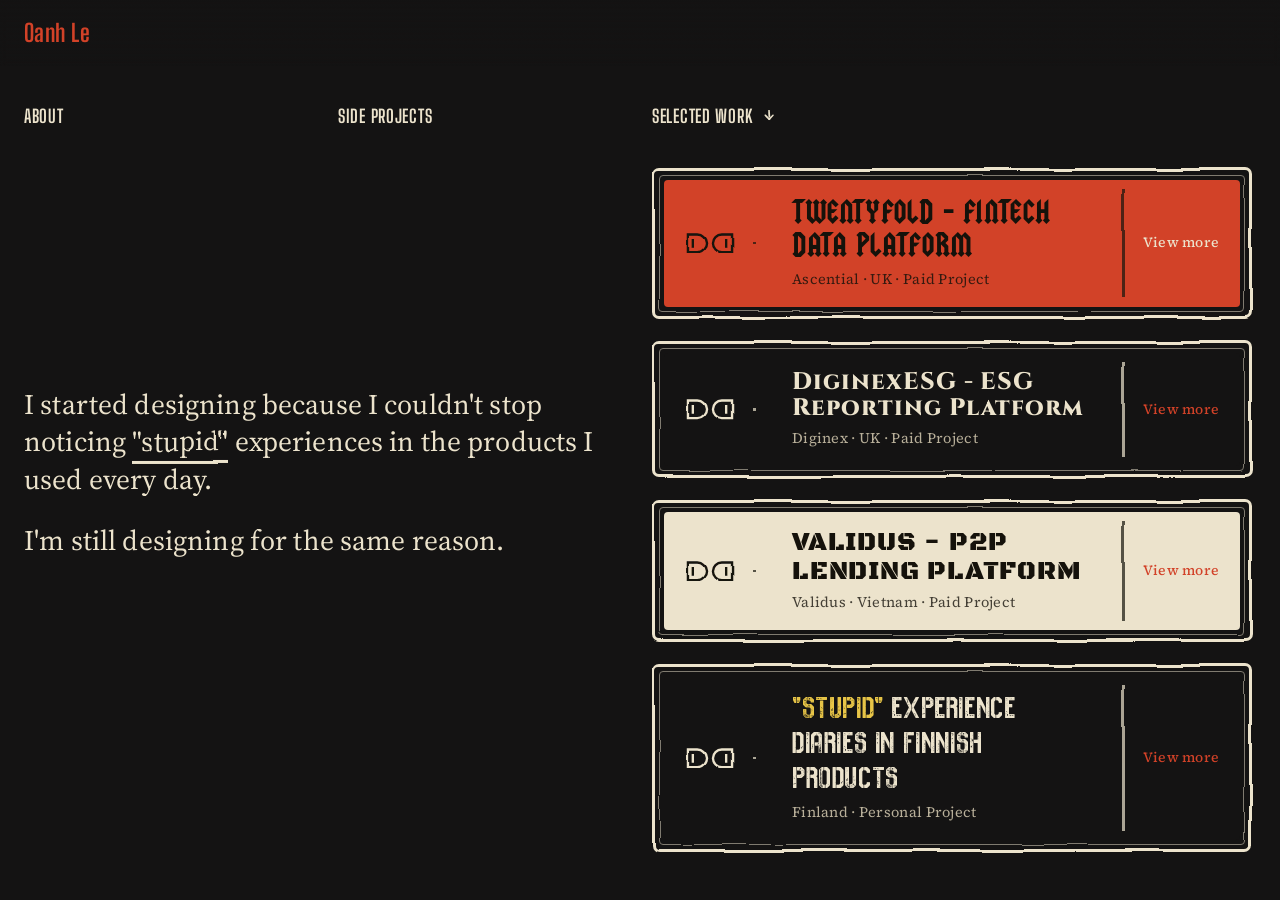
==== commit 74cebe29: "Update" ====
--- a/index.html
+++ b/index.html
@@ -6,7 +6,7 @@
 <title>Oanh Le, Product Designer</title>
 <link rel="preconnect" href="https://fonts.googleapis.com">
 <link rel="preconnect" href="https://fonts.gstatic.com" crossorigin>
-<link href="https://fonts.googleapis.com/css2?family=Big+Shoulders+Display:wght@600;700;800&family=Bungee&family=Cinzel:wght@600;700;800;900&family=Source+Serif+4:ital,opsz,wght@0,8..60,400;0,8..60,500;0,8..60,600;0,8..60,700;1,8..60,400;1,8..60,500&display=swap" rel="stylesheet">
+<link href="https://fonts.googleapis.com/css2?family=Big+Shoulders+Display:wght@600;700;800&family=Bungee&family=Cinzel:wght@600;700;800;900&family=Source+Serif+4:ital,opsz,wght@0,8..60,300;0,8..60,400;0,8..60,500;0,8..60,600;0,8..60,700;1,8..60,400;1,8..60,500&display=swap" rel="stylesheet">
 <link rel="prefetch" href="base.css" as="style">
 <link rel="prefetch" href="casestudy.css" as="style">
 <link rel="prefetch" href="case-twentyfold.html">
@@ -29,247 +29,282 @@
 </svg>
 <div class="page">
 <header class="bar">
-  <div class="wrap bar-inner">
+  <div class="bar-inner">
     <a class="brand" href="#top"><span class="rl">Oanh Le</span></a>
-    <nav class="menu">
+    <nav class="menu menu-mobile" aria-label="Site">
       <a href="#work" class="nav-tab" data-panel="work">Work</a>
       <a href="#about" class="nav-tab" data-panel="about">About</a>
     </nav>
   </div>
 </header>
 
-<main id="top">
-  <div id="panel-work" class="home-panel">
-  <!-- HERO -->
-  <section class="hero">
-    <div class="wrap">
-      <p class="thesis">I started designing because I couldn't stop noticing <a href="#work-stupid" class="jump-stupid" aria-label="Jump to Stupid experiences project">"stupid"</a> experiences in the products I used every day.<span class="thesis-tail">I'm still designing for the same reason.</span></p>
-    </div>
-  </section>
-
-  <!-- WORK -->
-  <section id="work">
-    <div class="wrap">
-      <div class="section-head">
-        <h2>Selected Work</h2>
-        <button type="button" class="expand-all" id="expandAll"><span class="expand-all-txt">Expand all</span><svg class="arr" viewBox="0 0 22 22" aria-hidden="true" fill="none" stroke="currentColor" stroke-width="2.2" stroke-linecap="round" stroke-linejoin="round"><path d="M3 11c2.5-.2 5-.35 9-.5"/><path d="M10 5.5c2 1.6 3.5 3.4 5.5 5.5"/><path d="M10 16c2-1.6 3.5-3.2 5.5-5.5"/></svg></button>
-      </div>
-      <div class="stack" id="stack">
-
-        <!-- 01 -->
-        <article class="tape tape-twentyfold" data-case="case-twentyfold.html">
-          <div class="tdust"></div>
-          <div class="spine">
-            <div class="cap-l"><svg class="ddlogo" viewBox="0 0 34 14" aria-hidden="true" fill="none"><path d="M2 1h7a6 6 0 0 1 0 12H2zM6 4v6" stroke="currentColor" stroke-width="1.6"/><path d="M32 1h-7a6 6 0 0 0 0 12h7zM28 4v6" stroke="currentColor" stroke-width="1.6"/></svg></div>
-            <div class="label">
-              <div class="tname"><span class="tname-long">Twentyfold - Fintech Data Platform</span><span class="tname-short">Twentyfold</span></div>
-              <div class="talbum"><span class="talbum-org">Ascential · </span>UK · Paid Project</div>
-            </div>
-            <div class="cap-r">
-              <a class="viewmore" href="case-twentyfold.html" aria-label="View Twentyfold case study">View more</a>
-            </div>
-          </div>
-          <div class="detail">
-            <div class="detail-inner">
-            <div class="ddiv"></div>
-            <div class="detail-in">
-              <div class="slotwrap"><img src="./assets/intro/twentyfold.jpg" alt="Twentyfold fintech intelligence platform" width="1400" height="719" loading="eager" decoding="async" fetchpriority="high"></div>
-              <div class="d-text">
-                <div class="d-block"><div class="d-lab">What it is</div><p>Fintech intelligence platform built for Money20/20.</p></div>
-                <div class="d-block"><div class="d-lab">Role + team</div><p>Sole product designer · 1 product owner · 6 engineers</p></div>
-                <div class="d-tags"><span>Information architecture</span><span>Fintech intelligence</span></div>
-              </div>
-            </div>
-            </div>
-          </div>
-        </article>
-
-        <!-- 02 -->
-        <article class="tape tape-diginex" data-case="case-diginex.html">
-          <div class="tdust"></div>
-          <div class="spine">
-            <div class="cap-l"><svg class="ddlogo" viewBox="0 0 34 14" aria-hidden="true" fill="none"><path d="M2 1h7a6 6 0 0 1 0 12H2zM6 4v6" stroke="currentColor" stroke-width="1.6"/><path d="M32 1h-7a6 6 0 0 0 0 12h7zM28 4v6" stroke="currentColor" stroke-width="1.6"/></svg></div>
-            <div class="label">
-              <div class="tname"><span class="tname-long">DiginexESG - ESG Reporting Platform</span><span class="tname-short">DiginexESG</span></div>
-              <div class="talbum"><span class="talbum-org">Diginex · </span>UK · Paid Project</div>
-            </div>
-            <div class="cap-r">
-              <a class="viewmore" href="case-diginex.html" aria-label="View DiginexESG case study">View more</a>
-            </div>
-          </div>
-          <div class="detail">
-            <div class="detail-inner">
-            <div class="ddiv"></div>
-            <div class="detail-in">
-              <div class="slotwrap"><img src="./assets/intro/esg.jpg" alt="DiginexESG sustainability reporting platform" width="1400" height="719" loading="eager" decoding="async"></div>
-              <div class="d-text">
-                <div class="d-block"><div class="d-lab">What it is</div><p>Powered ESG reporting platform for enterprise sustainability teams.</p></div>
-                <div class="d-block"><div class="d-lab">Role + team</div><p>1 of 4 designers · 3 product manager · 6 engineers</p></div>
-                <div class="d-tags"><span>Sustainability tech</span><span>B2B SaaS</span></div>
-              </div>
-            </div>
-            </div>
-          </div>
-        </article>
-
-        <!-- 03 -->
-        <article class="tape tape-validus" data-case="case-validus.html">
-          <div class="tdust"></div>
-          <div class="spine">
-            <div class="cap-l"><svg class="ddlogo" viewBox="0 0 34 14" aria-hidden="true" fill="none"><path d="M2 1h7a6 6 0 0 1 0 12H2zM6 4v6" stroke="currentColor" stroke-width="1.6"/><path d="M32 1h-7a6 6 0 0 0 0 12h7zM28 4v6" stroke="currentColor" stroke-width="1.6"/></svg></div>
-            <div class="label">
-              <div class="tname"><span class="tname-long">Validus - P2P Lending Platform</span><span class="tname-short">Validus</span></div>
-              <div class="talbum"><span class="talbum-org">Validus · </span>Vietnam · Paid Project</div>
-            </div>
-            <div class="cap-r">
-              <a class="viewmore" href="case-validus.html" aria-label="View Validus case study">View more</a>
-            </div>
-          </div>
-          <div class="detail">
-            <div class="detail-inner">
-            <div class="ddiv"></div>
-            <div class="detail-in">
-              <div class="slotwrap"><img src="./assets/intro/validus.jpg" alt="Validus investment web app" width="1400" height="719" loading="eager" decoding="async"></div>
-              <div class="d-text">
-                <div class="d-block"><div class="d-lab">What it is</div><p>SME lending marketplace connecting accredited investors and SMEs across Southeast Asia.</p></div>
-                <div class="d-block"><div class="d-lab">Role + team</div><p>1 of 2 designers · 1 product owner · 8 engineers</p></div>
-                <div class="d-tags"><span>Investment</span><span>Two-sided marketplace</span><span>Multi-market</span></div>
-              </div>
-            </div>
-            </div>
-          </div>
-        </article>
-
-        <!-- 04 personal -->
-        <article class="tape tape-stupid" id="work-stupid" data-case="case-stupid.html" style="scroll-margin-top:90px">
-          <div class="tdust"></div>
-          <div class="spine">
-            <div class="cap-l"><svg class="ddlogo" viewBox="0 0 34 14" aria-hidden="true" fill="none"><path d="M2 1h7a6 6 0 0 1 0 12H2zM6 4v6" stroke="currentColor" stroke-width="1.6"/><path d="M32 1h-7a6 6 0 0 0 0 12h7zM28 4v6" stroke="currentColor" stroke-width="1.6"/></svg></div>
-            <div class="label">
-              <div class="tname"><span class="tname-long"><span class="tname-stupid">"Stupid"</span><span class="tname-rest"> experience diaries in Finnish products</span></span><span class="tname-short"><span class="tname-stupid">"Stupid"</span><span class="tname-rest"> experience diaries</span></span></div>
-              <div class="talbum">Finland · Personal Project</div>
-            </div>
-            <div class="cap-r">
-              <a class="viewmore" href="case-stupid.html" aria-label="View Stupid experiences case study">View more</a>
-            </div>
-          </div>
-          <div class="detail">
-            <div class="detail-inner">
-            <div class="ddiv"></div>
-            <div class="detail-in">
-              <div class="slotwrap"><img src="./assets/intro/stupid.jpg" alt="Stupid experiences — illustrated study of everyday app friction in Finland" width="1400" height="885" loading="eager" decoding="async"></div>
-              <div class="d-text">
-                <div class="d-block"><div class="d-lab">Products</div><p>S-mobiili, K-ruoka, One4all…</p></div>
-                <div class="d-block"><div class="d-lab">Role + scope</div><p>Just me, diary, critique, and improve proposals.</p></div>
-                <div class="d-tags"><span>UX diary</span><span>Finland</span></div>
-              </div>
-            </div>
-            </div>
-          </div>
-        </article>
-
-      </div>
-    </div>
-  </section>
+<main id="top" class="home-shell">
+  <nav class="home-desktop-tabs" aria-label="Sections">
+    <div class="desk-tab-wrap desk-tab-about-wrap">
+      <a href="#about" class="desk-tab" data-desk-tab="about">About</a>
+      <button type="button" class="desk-close" data-desk-close="about" aria-label="Close About" hidden>
+        <svg class="desk-close-icon" viewBox="0 0 24 24" aria-hidden="true" fill="none" stroke="currentColor" stroke-width="2.4" stroke-linecap="round"><path d="M6 6l12 12"/><path d="M18 6 6 18"/></svg>
+      </button>
+    </div>
+    <div class="desk-tab-wrap desk-tab-side-wrap">
+      <a href="#side" class="desk-tab" data-desk-tab="side">Side Projects</a>
+      <button type="button" class="desk-close" data-desk-close="side" aria-label="Close Side Projects" hidden>
+        <svg class="desk-close-icon" viewBox="0 0 24 24" aria-hidden="true" fill="none" stroke="currentColor" stroke-width="2.4" stroke-linecap="round"><path d="M6 6l12 12"/><path d="M18 6 6 18"/></svg>
+      </button>
+    </div>
+    <div class="desk-tab-work-group">
+      <button type="button" class="desk-work-title" id="deskWorkTitle" aria-expanded="false" aria-label="Selected Work, expand or collapse all cards">
+        <span class="desk-work-title-txt">Selected Work</span>
+        <svg class="desk-work-arr" viewBox="0 0 22 22" aria-hidden="true" fill="none" stroke="currentColor" stroke-width="2.2" stroke-linecap="round" stroke-linejoin="round"><path d="M3 11c2.5-.2 5-.35 9-.5"/><path d="M10 5.5c2 1.6 3.5 3.4 5.5 5.5"/><path d="M10 16c2-1.6 3.5-3.2 5.5-5.5"/></svg>
+      </button>
+    </div>
+  </nav>
+  <aside class="home-left" aria-label="Introduction">
+    <div class="home-left-scroll is-intro" id="leftScroll">
+      <div class="scroll-inner scroll-inner-left">
+      <div id="panel-left-intro" class="left-panel">
+        <p class="thesis">I started designing because I couldn't stop noticing <a href="#work-stupid" class="jump-stupid" aria-label="Jump to Side Projects on the right">"stupid"</a> experiences in the products I used every day.<span class="thesis-tail">I'm still designing for the same reason.</span></p>
+      </div>
+
+      <div id="panel-left-about" class="left-panel about-panel" hidden>
+        <header class="cs-hero">
+          <h1 class="cs-title about-name">Oanh Le</h1>
+          <p class="cs-sub">Product Designer in fintech, sustainability tech, and enterprise B2B SaaS.</p>
+        </header>
+        <div class="rule"></div>
+        <div class="ab-block">
+          <div class="ab-eyebrow">Experience</div>
+          <div class="ab-row">
+            <div class="ab-left">
+              <div class="role">Product Designer</div>
+              <div class="org"><a class="ab-org-link" href="https://www.hodfords.com/home/main/en/" target="_blank" rel="noopener noreferrer">Hodfords<svg class="ext-icon" viewBox="0 0 24 24" aria-hidden="true" fill="none" stroke="currentColor" stroke-width="2" stroke-linecap="round" stroke-linejoin="round"><path d="M15 3h6v6"/><path d="M10 14 21 3"/></svg></a></div>
+              <div class="meta">Jun 2021 – Aug 2023</div>
+              <div class="meta">Remote · Vietnam</div>
+            </div>
+            <div class="ab-right"><ul>
+              <li>Shaped product and design strategies aligned with business goals and user needs across fintech and enterprise projects.</li>
+              <li>Collaborated with stakeholders and developers to deliver scalable UI/UX solutions for clients.</li>
+              <li>Balanced user experience, technical feasibility, and product objectives throughout the design process.</li>
+              <li>Clients include: DiginexESG, Ascential.</li>
+            </ul></div>
+          </div>
+          <div class="ab-row">
+            <div class="ab-left">
+              <div class="role">Junior UI/UX Designer</div>
+              <div class="org"><a class="ab-org-link" href="https://validusgrp.com/" target="_blank" rel="noopener noreferrer">Validus<svg class="ext-icon" viewBox="0 0 24 24" aria-hidden="true" fill="none" stroke="currentColor" stroke-width="2" stroke-linecap="round" stroke-linejoin="round"><path d="M15 3h6v6"/><path d="M10 14 21 3"/></svg></a></div>
+              <div class="meta">Jun 2020 – Jun 2021</div>
+              <div class="meta">Vietnam</div>
+            </div>
+            <div class="ab-right"><ul>
+              <li>Worked with Product Leadership to define features and improve financial product experiences through user-centered design.</li>
+              <li>Conducted market and competitor research to support product decisions across Singapore, Thailand, and Vietnam.</li>
+              <li>Partnered with developers to ensure design solutions were practical, scalable, and aligned with business needs.</li>
+            </ul></div>
+          </div>
+        </div>
+        <div class="rule"></div>
+        <div class="ab-block">
+          <div class="ab-eyebrow">Skills</div>
+          <div class="ab-grid ab-skills">
+            <div class="grp ab-skills-how"><div class="ab-sub">How I work</div>
+              <p>Discovery → hypothesis → low-fi validation → high-fidelity design → post-launch evaluation.</p>
+              <p>I start from the user, who pays, what they're buying, and which design decisions move the metrics that matter.</p>
+            </div>
+            <div class="grp ab-skills-markets"><div class="ab-sub">Markets and languages</div>
+              <p>Designed for users across Vietnam, Singapore, Thailand, and European enterprise contexts.</p>
+              <ul><li>Vietnamese (native)</li><li>English (professional working proficiency)</li></ul>
+            </div>
+            <div class="grp ab-skills-domains"><div class="ab-sub">Domains</div>
+              <p>Fintech. Intelligence platforms, lending marketplaces, SME supply chain financing, regulated multi-market environments.</p>
+              <p>Sustainability tech. ESG reporting, multi-framework disclosure, multi-stakeholder workflows, enterprise compliance.</p>
+              <p>Enterprise B2B. Multi-entity modelling, complex data products, design systems, subscription surfaces.</p>
+            </div>
+            <div class="grp ab-skills-tools"><div class="ab-sub">Tools</div>
+              <p>Figma · FigJam · Maze · Miro · Jira</p>
+            </div>
+          </div>
+        </div>
+        <div class="rule"></div>
+        <div class="ab-block ab-duo">
+          <div class="ab-duo-col">
+            <div class="ab-eyebrow">Education</div>
+            <div class="grp">
+              <div class="ab-sub">Tampere University of Applied Sciences (TAMK), Finland</div>
+              <div class="grp-body">
+                <p>Bachelor of Culture and Arts</p>
+                <p>Minor: Interactive Media</p>
+              </div>
+            </div>
+          </div>
+          <div class="ab-duo-col">
+            <div class="ab-eyebrow">Recommendations</div>
+            <p class="ab-quote">"Oanh is a critical thinker. Her inquisitive mind and appreciation for art clearly reflect the qualities of a promising UX designer. She works closely with her development team to ensure her designs are practical and achievable, and this collaborative spirit would make her a valuable addition to any organisation."
+              <span class="by">Keith Ong · Technical Manager, Validus</span>
+            </p>
+          </div>
+        </div>
+        <footer class="left-footer">
+          <div class="rule"></div>
+          <div class="contact">
+            <a class="ci" href="mailto:lengocoanh1911@gmail.com">lengocoanh1911@gmail.com</a>
+            <a class="ci" href="tel:+3584578338834">+358 457 833 8834</a>
+            <a class="ci link" href="https://www.behance.net/lengocoanh" target="_blank" rel="noopener noreferrer">Behance<svg class="ext-icon" viewBox="0 0 24 24" aria-hidden="true" fill="none" stroke="currentColor" stroke-width="2" stroke-linecap="round" stroke-linejoin="round"><path d="M15 3h6v6"/><path d="M10 14 21 3"/></svg></a>
+            <a class="ci link" href="https://www.linkedin.com/in/oanh-le-391289180" target="_blank" rel="noopener noreferrer">LinkedIn<svg class="ext-icon" viewBox="0 0 24 24" aria-hidden="true" fill="none" stroke="currentColor" stroke-width="2" stroke-linecap="round" stroke-linejoin="round"><path d="M15 3h6v6"/><path d="M10 14 21 3"/></svg></a>
+          </div>
+        </footer>
+      </div>
+
+      <div id="panel-left-side" class="left-panel side-panel" hidden>
+        <h2 class="side-title">Side Projects</h2>
+        <p class="side-empty">Upload later</p>
+      </div>
+      </div>
+    </div>
+    <div class="home-left-foot">
+      <nav class="home-nav" aria-label="Left column">
+        <div class="left-tab-row" data-left-row="about">
+          <a href="#about" class="left-tab" data-left="about">About</a>
+          <button type="button" class="left-close" data-close="about" aria-label="Close About" hidden>
+            <svg class="left-close-icon" viewBox="0 0 24 24" aria-hidden="true" fill="none" stroke="currentColor" stroke-width="2.4" stroke-linecap="round"><path d="M6 6l12 12"/><path d="M18 6 6 18"/></svg>
+          </button>
+        </div>
+        <div class="left-tab-row" data-left-row="side">
+          <a href="#side" class="left-tab" data-left="side">Side Projects</a>
+          <button type="button" class="left-close" data-close="side" aria-label="Close Side Projects" hidden>
+            <svg class="left-close-icon" viewBox="0 0 24 24" aria-hidden="true" fill="none" stroke="currentColor" stroke-width="2.4" stroke-linecap="round"><path d="M6 6l12 12"/><path d="M18 6 6 18"/></svg>
+          </button>
+        </div>
+      </nav>
+    </div>
+  </aside>
+
+  <div class="home-right">
+    <div class="home-right-scroll" id="rightScroll">
+      <div class="scroll-inner scroll-inner-right">
+      <div id="panel-work" class="right-panel">
+      <section id="work" class="work-section">
+        <div class="section-head">
+          <h2>Selected Work</h2>
+        </div>
+        <div class="stack" id="stack">
+
+          <article class="tape tape-twentyfold" data-case="case-twentyfold.html">
+            <div class="spine">
+              <div class="cap-l"><svg class="ddlogo" viewBox="0 0 34 14" aria-hidden="true" fill="none"><path d="M2 1h7a6 6 0 0 1 0 12H2zM6 4v6" stroke="currentColor" stroke-width="1.6"/><path d="M32 1h-7a6 6 0 0 0 0 12h7zM28 4v6" stroke="currentColor" stroke-width="1.6"/></svg></div>
+              <div class="label">
+                <div class="tname"><span class="tname-long">Twentyfold - Fintech Data Platform</span><span class="tname-short">Twentyfold</span></div>
+                <div class="talbum"><span class="talbum-org">Ascential · </span>UK · Paid Project</div>
+              </div>
+              <div class="cap-r">
+                <a class="viewmore" href="case-twentyfold.html" aria-label="View Twentyfold case study">View more</a>
+              </div>
+            </div>
+            <div class="detail">
+              <div class="detail-inner">
+                <div class="ddiv"></div>
+                <div class="detail-in">
+                  <div class="slotwrap"><img src="./assets/intro/twentyfold.jpg" alt="Twentyfold fintech intelligence platform" width="1400" height="719" loading="eager" decoding="async" fetchpriority="high"></div>
+                  <div class="d-text">
+                    <div class="d-block"><div class="d-lab">What it is</div><p>Fintech intelligence platform built for Money20/20.</p></div>
+                    <div class="d-block"><div class="d-lab">Role + team</div><p>Sole product designer · 1 product owner · 6 engineers</p></div>
+                    <div class="d-tags"><span>Information architecture</span><span>Fintech intelligence</span></div>
+                  </div>
+                </div>
+              </div>
+            </div>
+          </article>
+
+          <article class="tape tape-diginex" data-case="case-diginex.html">
+            <div class="spine">
+              <div class="cap-l"><svg class="ddlogo" viewBox="0 0 34 14" aria-hidden="true" fill="none"><path d="M2 1h7a6 6 0 0 1 0 12H2zM6 4v6" stroke="currentColor" stroke-width="1.6"/><path d="M32 1h-7a6 6 0 0 0 0 12h7zM28 4v6" stroke="currentColor" stroke-width="1.6"/></svg></div>
+              <div class="label">
+                <div class="tname"><span class="tname-long">DiginexESG - ESG Reporting Platform</span><span class="tname-short">DiginexESG</span></div>
+                <div class="talbum"><span class="talbum-org">Diginex · </span>UK · Paid Project</div>
+              </div>
+              <div class="cap-r">
+                <a class="viewmore" href="case-diginex.html" aria-label="View DiginexESG case study">View more</a>
+              </div>
+            </div>
+            <div class="detail">
+              <div class="detail-inner">
+                <div class="ddiv"></div>
+                <div class="detail-in">
+                  <div class="slotwrap"><img src="./assets/intro/esg.jpg" alt="DiginexESG sustainability reporting platform" width="1400" height="719" loading="eager" decoding="async"></div>
+                  <div class="d-text">
+                    <div class="d-block"><div class="d-lab">What it is</div><p>Powered ESG reporting platform for enterprise sustainability teams.</p></div>
+                    <div class="d-block"><div class="d-lab">Role + team</div><p>1 of 4 designers · 3 product manager · 6 engineers</p></div>
+                    <div class="d-tags"><span>Sustainability tech</span><span>B2B SaaS</span></div>
+                  </div>
+                </div>
+              </div>
+            </div>
+          </article>
+
+          <article class="tape tape-validus" data-case="case-validus.html">
+            <div class="spine">
+              <div class="cap-l"><svg class="ddlogo" viewBox="0 0 34 14" aria-hidden="true" fill="none"><path d="M2 1h7a6 6 0 0 1 0 12H2zM6 4v6" stroke="currentColor" stroke-width="1.6"/><path d="M32 1h-7a6 6 0 0 0 0 12h7zM28 4v6" stroke="currentColor" stroke-width="1.6"/></svg></div>
+              <div class="label">
+                <div class="tname"><span class="tname-long">Validus - P2P Lending Platform</span><span class="tname-short">Validus</span></div>
+                <div class="talbum"><span class="talbum-org">Validus · </span>Vietnam · Paid Project</div>
+              </div>
+              <div class="cap-r">
+                <a class="viewmore" href="case-validus.html" aria-label="View Validus case study">View more</a>
+              </div>
+            </div>
+            <div class="detail">
+              <div class="detail-inner">
+                <div class="ddiv"></div>
+                <div class="detail-in">
+                  <div class="slotwrap"><img src="./assets/intro/validus.jpg" alt="Validus investment web app" width="1400" height="719" loading="eager" decoding="async"></div>
+                  <div class="d-text">
+                    <div class="d-block"><div class="d-lab">What it is</div><p>SME lending marketplace connecting accredited investors and SMEs across Southeast Asia.</p></div>
+                    <div class="d-block"><div class="d-lab">Role + team</div><p>1 of 2 designers · 1 product owner · 8 engineers</p></div>
+                    <div class="d-tags"><span>Investment</span><span>Two-sided marketplace</span><span>Multi-market</span></div>
+                  </div>
+                </div>
+              </div>
+            </div>
+          </article>
+
+          <article class="tape tape-stupid" id="work-stupid" data-case="case-stupid.html">
+            <div class="spine">
+              <div class="cap-l"><svg class="ddlogo" viewBox="0 0 34 14" aria-hidden="true" fill="none"><path d="M2 1h7a6 6 0 0 1 0 12H2zM6 4v6" stroke="currentColor" stroke-width="1.6"/><path d="M32 1h-7a6 6 0 0 0 0 12h7zM28 4v6" stroke="currentColor" stroke-width="1.6"/></svg></div>
+              <div class="label">
+                <div class="tname"><span class="tname-long"><span class="tname-stupid">"Stupid"</span><span class="tname-rest"> experience diaries in Finnish products</span></span><span class="tname-short"><span class="tname-stupid">"Stupid"</span><span class="tname-rest"> experience diaries</span></span></div>
+                <div class="talbum">Finland · Personal Project</div>
+              </div>
+              <div class="cap-r">
+                <a class="viewmore" href="case-stupid.html" aria-label="View Stupid experiences case study">View more</a>
+              </div>
+            </div>
+            <div class="detail">
+              <div class="detail-inner">
+                <div class="ddiv"></div>
+                <div class="detail-in">
+                  <div class="slotwrap"><img src="./assets/intro/stupid.jpg" alt="Stupid experiences — illustrated study of everyday app friction in Finland" width="1400" height="885" loading="eager" decoding="async"></div>
+                  <div class="d-text">
+                    <div class="d-block"><div class="d-lab">Products</div><p>S-mobiili, K-ruoka, One4all…</p></div>
+                    <div class="d-block"><div class="d-lab">Role + scope</div><p>Just me, diary, critique, and improve proposals.</p></div>
+                    <div class="d-tags"><span>UX diary</span><span>Finland</span></div>
+                  </div>
+                </div>
+              </div>
+            </div>
+          </article>
+
+        </div>
+      </section>
+      </div>
+      <div id="panel-case" class="right-panel home-case-panel" hidden>
+        <main class="cs home-cs"></main>
+      </div>
+      </div>
+    </div>
   </div>
-
-  <section id="panel-about" class="home-panel about-panel" hidden>
-    <div class="wrap">
-      <header class="cs-hero">
-        <h1 class="cs-title">Oanh Le</h1>
-        <p class="cs-sub">Product Designer in fintech, sustainability tech, and enterprise B2B SaaS.</p>
-      </header>
-      <div class="rule"></div>
-      <div class="ab-block">
-        <div class="ab-eyebrow">Experience</div>
-        <div class="ab-row">
-          <div class="ab-left">
-            <div class="role">Product Designer</div>
-            <div class="org"><a class="ab-org-link" href="https://www.hodfords.com/home/main/en/" target="_blank" rel="noopener noreferrer">Hodfords<svg class="ext-icon" viewBox="0 0 24 24" aria-hidden="true" fill="none" stroke="currentColor" stroke-width="2" stroke-linecap="round" stroke-linejoin="round"><path d="M15 3h6v6"/><path d="M10 14 21 3"/></svg></a></div>
-            <div class="meta">Jun 2021 – Aug 2023</div>
-            <div class="meta">Remote · Vietnam</div>
-          </div>
-          <div class="ab-right"><ul>
-            <li>Shaped product and design strategies aligned with business goals and user needs across fintech and enterprise projects.</li>
-            <li>Collaborated with stakeholders and developers to deliver scalable UI/UX solutions for clients.</li>
-            <li>Balanced user experience, technical feasibility, and product objectives throughout the design process.</li>
-            <li>Clients include: DiginexESG, Ascential.</li>
-          </ul></div>
-        </div>
-        <div class="ab-row">
-          <div class="ab-left">
-            <div class="role">Junior UI/UX Designer</div>
-            <div class="org"><a class="ab-org-link" href="https://validusgrp.com/" target="_blank" rel="noopener noreferrer">Validus<svg class="ext-icon" viewBox="0 0 24 24" aria-hidden="true" fill="none" stroke="currentColor" stroke-width="2" stroke-linecap="round" stroke-linejoin="round"><path d="M15 3h6v6"/><path d="M10 14 21 3"/></svg></a></div>
-            <div class="meta">Jun 2020 – Jun 2021</div>
-            <div class="meta">Vietnam</div>
-          </div>
-          <div class="ab-right"><ul>
-            <li>Worked with Product Leadership to define features and improve financial product experiences through user-centered design.</li>
-            <li>Conducted market and competitor research to support product decisions across Singapore, Thailand, and Vietnam.</li>
-            <li>Partnered with developers to ensure design solutions were practical, scalable, and aligned with business needs.</li>
-          </ul></div>
-        </div>
-      </div>
-      <div class="rule"></div>
-      <div class="ab-block">
-        <div class="ab-eyebrow">Skills</div>
-        <div class="ab-grid ab-skills">
-          <div class="grp ab-skills-how"><div class="ab-sub">How I work</div>
-            <p>Discovery → hypothesis → low-fi validation → high-fidelity design → post-launch evaluation.</p>
-            <p>I start from the user, who pays, what they're buying, and which design decisions move the metrics that matter.</p>
-          </div>
-          <div class="grp ab-skills-markets"><div class="ab-sub">Markets and languages</div>
-            <p>Designed for users across Vietnam, Singapore, Thailand, and European enterprise contexts.</p>
-            <ul><li>Vietnamese (native)</li><li>English (professional working proficiency)</li></ul>
-          </div>
-          <div class="grp ab-skills-domains"><div class="ab-sub">Domains</div>
-            <p>Fintech. Intelligence platforms, lending marketplaces, SME supply chain financing, regulated multi-market environments.</p>
-            <p>Sustainability tech. ESG reporting, multi-framework disclosure, multi-stakeholder workflows, enterprise compliance.</p>
-            <p>Enterprise B2B. Multi-entity modelling, complex data products, design systems, subscription surfaces.</p>
-          </div>
-          <div class="grp ab-skills-tools"><div class="ab-sub">Tools</div>
-            <p>Figma · FigJam · Maze · Miro · Jira</p>
-          </div>
-        </div>
-      </div>
-      <div class="rule"></div>
-      <div class="ab-block ab-duo">
-        <div class="ab-duo-col">
-          <div class="ab-eyebrow">Education</div>
-          <div class="grp">
-            <div class="ab-sub">Tampere University of Applied Sciences (TAMK), Finland</div>
-            <div class="grp-body">
-              <p>Bachelor of Culture and Arts</p>
-              <p>Minor: Interactive Media</p>
-            </div>
-          </div>
-        </div>
-        <div class="ab-duo-col">
-          <div class="ab-eyebrow">Recommendations</div>
-          <p class="ab-quote">"Oanh is a critical thinker. Her inquisitive mind and appreciation for art clearly reflect the qualities of a promising UX designer. She works closely with her development team to ensure her designs are practical and achievable, and this collaborative spirit would make her a valuable addition to any organisation."
-            <span class="by">Keith Ong · Technical Manager, Validus</span>
-          </p>
-        </div>
-      </div>
-    </div>
-  </section>
-
 </main>
-
-<!-- FOOTER -->
-<footer>
-  <div class="wrap">
-    <div class="rule"></div>
-    <div class="contact">
-      <a class="ci" href="mailto:lengocoanh1911@gmail.com">lengocoanh1911@gmail.com</a>
-      <a class="ci" href="tel:+3584578338834">+358 457 833 8834</a>
-      <a class="ci link" href="https://www.behance.net/lengocoanh" target="_blank" rel="noopener noreferrer">Behance<svg class="ext-icon" viewBox="0 0 24 24" aria-hidden="true" fill="none" stroke="currentColor" stroke-width="2" stroke-linecap="round" stroke-linejoin="round"><path d="M15 3h6v6"/><path d="M10 14 21 3"/></svg></a>
-      <a class="ci link" href="https://www.linkedin.com/in/oanh-le-391289180" target="_blank" rel="noopener noreferrer">LinkedIn<svg class="ext-icon" viewBox="0 0 24 24" aria-hidden="true" fill="none" stroke="currentColor" stroke-width="2" stroke-linecap="round" stroke-linejoin="round"><path d="M15 3h6v6"/><path d="M10 14 21 3"/></svg></a>
-    </div>
-  </div>
-</footer>
 </div>
 
+<script src="casestudy.js"></script>
 <script src="home.js"></script>
 </body>
 </html>
--- a/base.css
+++ b/base.css
@@ -21,6 +21,8 @@
   --body-font:'Source Serif 4',serif;
   --accent:#D24228;
   --stupid-yellow:#E8C547;
+  --btn-primary:var(--stupid-yellow);
+  --btn-secondary:var(--cream);
 }
 
 *{margin:0;padding:0;box-sizing:border-box;}
@@ -36,6 +38,9 @@
 }
 .dust,.grain,.vig{display:none;}
 a{color:inherit;text-decoration:none;}
+.text-btn{font-family:var(--body-font);font-size:14px;font-weight:400;font-style:normal;letter-spacing:normal;line-height:1.5;color:var(--btn-primary);background:none;border:none;padding:0;cursor:pointer;text-decoration:underline;text-underline-offset:3px;text-decoration-thickness:1px;transition:opacity .2s;}
+button.text-btn{font:inherit;}
+.text-btn:hover{opacity:.85;}
 svg.defs{position:absolute;width:0;height:0;}
 
 .rule{height:3px;background:var(--cream);filter:url(#rough);opacity:.85;}
--- a/casestudy.css
+++ b/casestudy.css
@@ -5,13 +5,16 @@
 .cs :is(.cs-sub,.cs-meta,.cs-meta-link,.sec p,.sec ul li,.d-title,.d-title .d-num,.ab-left .role,.ab-left .org,.ab-left .meta,.ab-right li,.ab-grid p,.ab-grid li,.ab-sub,.ab-quote,.ab-quote .by,.cs-cap,.ph .ph-label,.ab-contact,.ab-contact-item,.ab-contact-link){line-height:1.5;}
 
 .cs .rule{margin:54px 0;}
-.cs{position:relative;z-index:1;max-width:var(--maxw-cs);margin:0 auto;padding:48px 40px 120px;}
+.cs{position:relative;z-index:1;max-width:var(--maxw-cs);margin:0 auto;padding:48px var(--cs-gutter,40px) 120px;--cs-gutter:40px;}
 
-/* back to home */
-.cs-back{position:sticky;top:0;z-index:20;margin:0 0 20px;padding:14px 0 18px;background:var(--bar-grad);backdrop-filter:blur(3px);-webkit-backdrop-filter:blur(3px);}
-.cs-back-link{display:inline-flex;align-items:center;gap:6px;font-family:var(--body-font);font-size:16px;font-weight:500;font-style:normal;line-height:1.25;color:var(--accent);text-decoration:none;padding:8px 4px;transition:opacity .2s;}
-.cs-back-link:hover{opacity:.85;}
-.cs-back-icon{display:block;width:26px;height:auto;flex-shrink:0;filter:url(#rough2);transform:rotate(180deg);}
+/* case study top nav — full viewport width, content aligned with .cs */
+.cs-back{position:sticky;top:0;z-index:20;display:flex;align-items:center;justify-content:space-between;gap:16px;width:100vw;margin:0 calc(50% - 50vw) 20px;padding:14px max(var(--cs-gutter),calc((100vw - min(100vw,var(--maxw-cs)))/2 + var(--cs-gutter))) 18px;background:var(--page);box-sizing:border-box;}
+.cs-nav-link{display:inline-flex;align-items:center;gap:6px;font-family:var(--body-font);font-size:16px;font-weight:500;font-style:normal;line-height:1.25;text-decoration:none;padding:8px 4px;transition:opacity .2s;}
+.cs-nav-link:hover{opacity:.85;}
+.cs-nav-close{color:var(--cream);}
+.cs-nav-close-icon{display:block;width:24px;height:24px;filter:url(#rough2);}
+.cs-nav-next{margin-left:auto;color:var(--btn-secondary);}
+.cs-nav-next-icon{display:block;width:24px;height:24px;flex-shrink:0;filter:url(#rough2);}
 
 /* hero */
 .cs-hero{text-align:center;padding:30px 0 8px;width:100%;overflow-x:clip;}
@@ -21,34 +24,49 @@
 .cs-title-link{position:static;flex:0 0 auto;display:flex;align-items:center;justify-content:center;align-self:center;margin:0;padding:0;line-height:1;color:var(--cream);opacity:.85;transition:opacity .2s;}
 .cs-title-link:hover{opacity:1;}
 .cs-title-link svg{display:block;width:24px;height:24px;transition:transform .22s;}
-@media(min-width:761px){
-  .cs-title-link svg{width:32px;height:32px;}
-}
 .cs-title-link:hover svg{transform:translate(3px,-3px);}
 .cs-sub{max-width:640px;margin:26px auto 0;font-size:18px;color:var(--cream);}
 .cs-meta{margin-top:14px;font-family:var(--body-font);font-size:18px;font-weight:300;font-style:normal;letter-spacing:.02em;text-transform:none;color:#C1B9A6;}
 .cs-meta-link{display:block;margin-top:10px;font-family:var(--body-font);font-size:18px;font-weight:300;font-style:normal;letter-spacing:.02em;text-transform:none;color:#C1B9A6;text-decoration:underline;text-underline-offset:3px;text-decoration-thickness:1px;transition:opacity .2s;}
 .cs-meta-link:hover{opacity:.85;}
 
-/* initial portfolio archive modal (mobile) */
-.cs-archive-modal{position:fixed;inset:0;z-index:200;display:none;}
-.cs-archive-modal.open{display:block;}
-.cs-archive-modal-backdrop{position:absolute;inset:0;background:rgba(8,7,5,.94);}
-.cs-archive-modal-panel{position:relative;z-index:1;height:100%;display:flex;flex-direction:column;background:var(--page);}
-.cs-archive-modal-scroll{flex:1;overflow-y:auto;-webkit-overflow-scrolling:touch;padding:64px 16px 48px;}
-.cs-archive-strip{position:relative;margin:0;line-height:0;}
-.cs-archive-strip::before{content:"";position:absolute;inset:-4px;border:3px solid var(--cream);border-radius:5px;filter:url(#rough);opacity:.55;pointer-events:none;z-index:1;}
-.cs-archive-strip img{display:block;width:100%;height:auto;margin:0;border:0;border-radius:0;vertical-align:top;}
-.cs-archive-modal-close{position:fixed;top:14px;right:18px;z-index:210;width:48px;height:48px;border-radius:50%;background:rgba(236,227,204,.72);backdrop-filter:blur(10px);-webkit-backdrop-filter:blur(10px);color:var(--ink);border:none;font-size:30px;line-height:1;cursor:pointer;display:flex;align-items:center;justify-content:center;box-shadow:0 6px 20px rgba(0,0,0,.55);transition:transform .25s;}
-.cs-archive-modal-close::before{content:"";position:absolute;inset:-24px;border-radius:50%;}
-.cs-archive-modal-close:hover{transform:rotate(90deg) scale(1.06);}
-body.cs-archive-open{overflow:hidden;}
+/* portfolio archive — always expanded, styled as section label */
+.cs-archive{margin-top:0;padding-top:0;border-top:none;}
+.sec + .cs-archive{margin-top:40px;}
+.cs-archive + .sec{margin-top:40px;}
+.cs-archive-head{display:flex;align-items:baseline;justify-content:space-between;gap:16px;margin:0 0 24px;padding:8px;}
+.cs-archive-pdf{display:inline;flex-shrink:0;}
+.cs-archive-toggle{
+  display:block;
+  width:auto;
+  font-family:var(--heading-font);
+  font-weight:700;
+  font-size:18px;
+  font-style:normal;
+  letter-spacing:.08em;
+  text-transform:uppercase;
+  color:var(--cream);
+  background:none;
+  border:none;
+  cursor:default;
+  text-align:left;
+  padding:0;
+  margin:0;
+  pointer-events:none;
+}
+.cs-archive-toggle:hover{opacity:1;}
+.cs-archive-arr{display:none!important;}
+.cs-archive-detail{display:grid;grid-template-rows:1fr;transition:none;}
+.cs-archive-detail-inner{min-height:0;overflow:visible;}
+.cs-archive-strip{position:relative;margin:20px 0 0;line-height:0;padding:12px;box-sizing:border-box;overflow:visible;}
+.cs-archive-strip::before{content:"";position:absolute;inset:8px;border:3px solid var(--cream);border-radius:5px;filter:url(#rough);opacity:.55;pointer-events:none;z-index:1;}
+.cs-archive-strip img{display:block;width:100%;height:auto;margin:0;border:0;border-radius:0;vertical-align:top;position:relative;z-index:0;}
 
-/* figure / screenshot */
-.cs-figure{margin:34px 0;}
-.cs-figure-img{position:relative;width:100%;}
-.cs-figure-img img{width:100%;height:auto;display:block;border-radius:3px;}
-.cs-figure-img::before{content:"";position:absolute;inset:-4px;border:3px solid var(--cream);border-radius:5px;filter:url(#rough);opacity:.55;pointer-events:none;}
+/* figure / screenshot — frame on .cs-figure div; not on <figure> (clips ::before left edge) */
+.cs-figure{position:relative;margin:34px auto;padding:12px;width:fit-content;max-width:100%;line-height:0;overflow:visible;}
+.cs-figure::before{content:"";position:absolute;inset:8px;border:3px solid var(--cream);border-radius:5px;filter:url(#rough);opacity:.55;pointer-events:none;z-index:1;}
+.cs-figure-img{position:relative;display:block;margin:0;padding:0;line-height:0;z-index:0;}
+.cs-figure-img img{width:auto;max-width:100%;height:auto;display:block;border-radius:3px;}
 .ph{position:relative;width:100%;background:#100E09;border-radius:4px;min-height:320px;display:flex;align-items:center;justify-content:center;text-align:center;padding:28px;}
 .ph::before{content:"";position:absolute;inset:0;border:3px solid var(--cream);border-radius:5px;filter:url(#rough);opacity:.55;pointer-events:none;}
 .ph .ph-label{font-family:var(--body-font);font-style:italic;font-size:16px;color:var(--cream);letter-spacing:.04em;max-width:80%;}
@@ -74,7 +92,7 @@
 
 /* ===== About specifics ===== */
 .ab-block{margin-top:6px;}
-.ab-row{display:grid;grid-template-columns:300px 1fr;gap:48px;}
+.ab-row{display:grid;grid-template-columns:220px 1fr;gap:48px;}
 .ab-row + .ab-row{margin-top: 24px;}
 .ab-left{display:flex;flex-direction:column;gap:4px;}
 .ab-left .org{font-size:19px;color:var(--cream);}
@@ -120,19 +138,32 @@
 .ab-contact-link:hover{opacity:.7;}
 .ab-contact-link .ext-icon{display:block;width:16px;height:16px;flex-shrink:0;}
 
+@media(min-width:821px){
+  .cs .cs-meta{margin-top:32px;}
+  .cs .cs-sub{margin:24px;}
+  .cs .cs-archive-head{padding-left:0;padding-right:8px;}
+  .cs .cs-archive-pdf{font-size:16px;}
+  .cs .sec p{padding-right:4px;}
+  .ab-org-link .ext-icon,
+  .ab-contact-link .ext-icon{width:24px;height:24px;}
+}
+
 @media(max-width:760px){
   .cs-hero{padding:16px 0 8px;}
-  .cs{padding:36px 22px 90px;}
-  .cs-back{margin-bottom:16px;padding:12px 0 14px;}
-  .cs-back-link{padding:24px;margin:-24px 0 -24px -24px;font-size:16px;}
-  .cs-back-icon{width:26px;}
+  .cs{padding:36px var(--cs-gutter,22px) 90px;--cs-gutter:22px;}
+  .cs-back{margin-bottom:16px;padding-top:12px;padding-bottom:14px;}
+  .cs-nav-link{padding:24px 0;margin:-24px 0;font-size:16px;}
+  .cs-nav-next-icon{width:26px;}
   .cs-title{font-size:clamp(30px,5.2vw,58px);}
-  .cs-sub{font-size:16px;}
+  .cs-sub{font-size:16px;margin:16px auto 0;}
+  .cs .cs-meta{margin-top:24px;}
   .cs-meta,.cs-meta-link{font-size:16px;font-weight:300;}
   .ph .ph-label{font-size:14px;}
   .ph .corner{font-size:8px;}
   .cs-cap{font-size:12px;}
   .sec-label,.ab-eyebrow{font-size:16px;}
+  .cs-archive-toggle{font-size:16px;}
+  .cs-archive-head{padding:0;}
   .sec p,.sec ul li{font-size:16px;}
   .d-title,.ab-left .role,.ab-sub,.d-title .d-num{font-size:16px;}
   .ab-left .org{font-size:17px;}
@@ -151,3 +182,6 @@
   .ab-duo{grid-template-columns:1fr;gap:32px;}
   .ab-contact{flex-direction:column;align-items:flex-start;gap:10px;font-size:16px;}
 }
+@media (prefers-reduced-motion:reduce){
+  .cs-archive-detail{transition:none;}
+}
--- a/base.css
+++ b/base.css
@@ -21,6 +21,8 @@
   --body-font:'Source Serif 4',serif;
   --accent:#D24228;
   --stupid-yellow:#E8C547;
+  --btn-primary:var(--stupid-yellow);
+  --btn-secondary:var(--cream);
 }
 
 *{margin:0;padding:0;box-sizing:border-box;}
@@ -36,6 +38,9 @@
 }
 .dust,.grain,.vig{display:none;}
 a{color:inherit;text-decoration:none;}
+.text-btn{font-family:var(--body-font);font-size:14px;font-weight:400;font-style:normal;letter-spacing:normal;line-height:1.5;color:var(--btn-primary);background:none;border:none;padding:0;cursor:pointer;text-decoration:underline;text-underline-offset:3px;text-decoration-thickness:1px;transition:opacity .2s;}
+button.text-btn{font:inherit;}
+.text-btn:hover{opacity:.85;}
 svg.defs{position:absolute;width:0;height:0;}
 
 .rule{height:3px;background:var(--cream);filter:url(#rough);opacity:.85;}
--- a/home.css
+++ b/home.css
@@ -3,202 +3,345 @@
 html.home-no-transitions,html.home-no-transitions *{transition:none!important;}
 .thesis,.d-block p,.about-body p,.talbum{font-style:normal;font-weight:400;}
 
-.page{position:relative;z-index:1;}
-.wrap{max-width:var(--maxw);margin:0 auto;padding:0 36px;}
+.page{position:relative;z-index:1;padding:0 22px 40px;box-sizing:border-box;}
 .page .rule{opacity:.9;}
+
+.left-panel[hidden]{display:none!important;}
 
 /* ---- Top bar ---- */
 header.bar{position:fixed;top:0;left:0;right:0;z-index:40;background:var(--bar-grad);backdrop-filter:blur(3px);-webkit-backdrop-filter:blur(3px);}
-.bar-inner{display:flex;align-items:center;justify-content:space-between;height:66px;}
+.bar-inner{display:flex;align-items:center;justify-content:space-between;height:66px;padding:0 22px;max-width:none;}
 .brand{font-family:var(--body-font);line-height:1.12;}
 .brand .rl{font-family:var(--heading-font);font-weight:700;font-size:24px;color:var(--accent);letter-spacing:.02em;}
-nav.menu{display:flex;gap:30px;font-family:var(--heading-font);font-size:17px;font-weight:700;letter-spacing:.04em;margin-left:auto;}
-nav.menu a{position:relative;padding:4px 0;color:var(--tape);transition:color .2s, opacity .2s;}
-nav.menu a:hover{color:var(--tape);opacity:.85;}
-nav.menu a::after{content:"";position:absolute;left:0;bottom:-1px;width:0;height:2px;background:var(--tape);filter:url(#rough2);transition:width .25s;}
-nav.menu a:hover::after{width:100%;}
-nav.menu a.is-active::after{width:100%;}
-
-.home-panel[hidden]{display:none;}
-
-/* ---- Hero ---- */
-.hero{padding:168px 0 64px;}
-.thesis{max-width:880px;font-weight:400;font-size:28px;line-height:1.34;letter-spacing:.005em;color:var(--cream);}
-.thesis em{font-style:normal;border-bottom:3px solid var(--cream);filter:url(#rough2);padding-bottom:1px;}
-.thesis a.jump-stupid{color:var(--stupid-yellow);border-bottom:3px solid var(--stupid-yellow);filter:url(#rough2);padding-bottom:1px;cursor:pointer;transition:opacity .2s;}
+.menu-mobile{display:flex;gap:18px;font-family:var(--heading-font);font-size:17px;font-weight:700;letter-spacing:.04em;margin-left:auto;}
+.menu-mobile a{color:var(--tape);text-decoration:none;transition:opacity .2s;}
+.menu-mobile a:hover{opacity:.85;}
+.menu-mobile a.is-active{text-decoration:underline;text-underline-offset:4px;text-decoration-thickness:2px;}
+
+/* ---- Mobile shell (pre-redesign single column) ---- */
+.home-shell{display:block;padding-top:66px;}
+.home-left,.home-right{display:block;min-width:0;overflow:visible;}
+.home-left-scroll,.home-right-scroll{overflow:visible;}
+.home-left-scroll.is-intro #panel-left-intro{padding:94px 0 48px;}
+.thesis{max-width:none;font-weight:400;font-size:24px;line-height:1.34;letter-spacing:.005em;color:var(--cream);}
+.thesis a.jump-stupid{color:var(--btn-secondary);border-bottom:3px solid var(--btn-secondary);filter:url(#rough2);padding-bottom:1px;cursor:pointer;transition:opacity .2s;}
 .thesis a.jump-stupid:hover{opacity:.82;}
-.thesis .hl{font-weight:600;}
 .thesis-tail{display:block;margin-top:24px;}
-.hero-meta{display:flex;gap:46px;margin-top:46px;flex-wrap:wrap;}
-.hero-meta div span{display:block;font-family:var(--body-font);color:var(--cream-dim);font-size:9px;letter-spacing:.06em;margin-bottom:7px;}
-.hero-meta div p{font-weight:600;font-size:14px;letter-spacing:.02em;}
-
-/* ---- Work ---- */
-.section-head{display:flex;align-items:baseline;justify-content:space-between;gap:16px;padding:64px 0 16px;}
-.section-head h2{font-family:var(--heading-font);font-weight:800;font-size:clamp(24px,3.6vw,42px);letter-spacing:.02em;color:var(--cream);}
-.section-head .count{font-family:var(--body-font);font-size:11px;color:var(--cream-dim);letter-spacing:.12em;}
-.expand-all{display:inline-flex;align-items:center;gap:6px;font-family:var(--body-font);font-size:16px;font-weight:500;font-style:normal;text-transform:none;letter-spacing:normal;line-height:1.25;color:var(--accent);background:none;border:none;cursor:pointer;padding:8px 4px;flex-shrink:0;transition:opacity .2s;}
-.expand-all:hover{opacity:.85;}
-.expand-all .arr{display:block;width:26px;height:auto;filter:url(#rough2);transform:rotate(90deg);}
-.expand-all.is-all-open .arr{transform:rotate(-90deg);}
-
-.stack{display:flex;flex-direction:column;gap:22px;margin-top:22px;}
-
-/* ---- Cassette tape ---- */
-.tape{position:relative;margin:0;padding:12px;background:var(--tape);color:var(--ink);border-radius:7px;cursor:pointer;
-  box-shadow:0 18px 30px rgba(0,0,0,.45), inset 0 0 60px rgba(120,100,60,.12);
-  transition:transform .4s cubic-bezier(.2,.8,.2,1), box-shadow .4s;}
-.tape:nth-child(1){transform:rotate(calc(-.5deg * var(--wear-rot)));}
-.tape:nth-child(2){transform:rotate(calc(.4deg * var(--wear-rot)));}
-.tape:nth-child(3){transform:rotate(calc(-.35deg * var(--wear-rot)));}
-.tape:nth-child(4){transform:rotate(calc(.5deg * var(--wear-rot)));}
-.tape:hover{transform:rotate(0) translateY(-8px) scale(1.012);box-shadow:0 30px 50px rgba(0,0,0,.55), inset 0 0 60px rgba(120,100,60,.12);}
-.tape::before{content:"";position:absolute;inset:0;border:3.5px solid var(--ink);border-radius:7px;filter:url(#rough);pointer-events:none;}
-.tape::after{content:"";position:absolute;inset:7px;border:1.5px solid var(--ink);border-radius:4px;filter:url(#rough2);opacity:.5;pointer-events:none;}
-.tape.inv{background:#1a1710;color:var(--tape);}
-.tape.inv::before,.tape.inv::after{border-color:var(--tape);}
-
-.tape .tdust{position:absolute;inset:0;border-radius:7px;background:url(assets/dust.png);background-size:420px 420px;opacity:.18;mix-blend-mode:multiply;pointer-events:none;}
-.tape.inv .tdust{mix-blend-mode:screen;opacity:.22;}
-
-.spine{display:flex;align-items:stretch;min-height:112px;position:relative;}
-.cap-l{flex:0 0 92px;display:flex;flex-direction:column;align-items:center;justify-content:center;gap:11px;position:relative;}
-.cap-l::after{content:"";position:absolute;right:0;top:9px;bottom:9px;width:3px;background:currentColor;filter:url(#rough);}
-.play{width:0;height:0;border-top:11px solid transparent;border-bottom:11px solid transparent;border-left:17px solid currentColor;filter:url(#rough2);}
-.reel{width:30px;height:30px;border-radius:50%;border:3px solid currentColor;position:relative;filter:url(#rough2);}
-.reel::before{content:"";position:absolute;inset:8px;border-radius:50%;border:2.5px solid currentColor;}
-.reel::after{content:"";position:absolute;inset:0;margin:auto;width:3px;height:3px;border-radius:50%;background:currentColor;}
-.tape:hover .reel{animation:spin 2.4s linear infinite;}
-@keyframes spin{to{transform:rotate(360deg);}}
-.ddlogo{width:50px;height:auto;display:block;filter:url(#rough2);transition:transform .35s cubic-bezier(.2,.8,.2,1);}
-.tape:hover .ddlogo{transform:scale(1.06);}
-
-.label{flex:1;display:flex;flex-direction:column;justify-content:center;padding:16px 24px;min-width:0;cursor:pointer;}
-.cat{font-family:var(--body-font);font-size:9px;letter-spacing:.1em;opacity:.75;margin-bottom:6px;}
-.cat b{font-weight:700;}
-.tname{font-weight:700;font-size:var(--tape-title-size);line-height:1.12;letter-spacing:.01em;text-transform:none;}
-.tname-short{display:none;}
-.tape-diginex{color:var(--cream);}
+.home-left-foot{display:none!important;}
+.home-desktop-tabs{display:none;}
+
+/* ---- About (mobile) ---- */
+.about-panel{padding:0 0 24px;}
+.about-panel .cs-hero{padding:16px 0 8px;text-align:left;}
+.about-name{display:block;text-align:left;line-height:1;}
+.about-panel .cs-sub{margin:16px auto 0;text-align:left;}
+.about-panel .rule{margin:40px 0;}
+.about-panel :is(.cs-sub,.cs-title,.ab-left .role,.ab-left .org,.ab-left .meta,.ab-right li,.ab-grid p,.ab-grid li,.ab-sub,.ab-quote,.ab-quote .by){line-height:1.5;}
+.about-panel .ab-row{gap:14px;}
+.about-panel .ab-grid{grid-template-columns:1fr;gap:26px;}
+.about-panel .ab-skills{display:flex;flex-direction:column;gap:0;}
+.about-panel .ab-skills>.grp{grid-column:unset;grid-row:unset;margin-bottom:24px;}
+.about-panel .ab-skills>.grp:last-child{margin-bottom:0;}
+.about-panel .ab-duo{grid-template-columns:1fr;gap:32px;}
+.left-footer{margin-top:40px;}
+.left-footer .rule{margin-bottom:32px;}
+.left-footer .contact{flex-direction:column;align-items:flex-start;gap:10px;font-size:16px;}
+
+/* ---- Work section (mobile) ---- */
+.home-right-scroll{padding-bottom:24px;}
+.work-section{padding:0;}
+.section-head{display:flex;align-items:baseline;justify-content:space-between;gap:16px;padding:46px 0 6px;}
+.section-head h2{font-family:var(--heading-font);font-weight:800;font-size:clamp(24px,3.2vw,42px);letter-spacing:.02em;color:var(--cream);}
+.expand-all{display:none;}
+
+.stack{display:flex;flex-direction:column;gap:22px;}
+
+/* ---- Project cards ---- */
+.tape{position:relative;margin:0;padding:12px;border-radius:7px;cursor:pointer;color:var(--ink);background:transparent;box-shadow:none;}
+.tape::before{content:"";position:absolute;inset:0;border:3.5px solid var(--cream);border-radius:7px;filter:url(#rough);pointer-events:none;z-index:2;}
+.tape::after{content:"";position:absolute;inset:7px;border:1.5px solid var(--cream);border-radius:4px;filter:url(#rough2);opacity:.5;pointer-events:none;z-index:2;}
+
+.spine{display:grid;grid-template-columns:auto 1fr;column-gap:12px;row-gap:8px;align-items:center;min-height:0;padding:14px 16px;border-radius:4px;overflow:hidden;}
+.cap-l{grid-column:1;grid-row:1;flex:none;align-self:center;display:flex;align-items:center;justify-content:center;position:relative;}
+.cap-l::after{display:none;}
+.ddlogo{width:36px;height:auto;display:block;filter:url(#rough2);}
+
+.label{grid-column:2;grid-row:1;padding:0;min-width:0;display:flex;flex-direction:column;justify-content:center;cursor:pointer;}
+.tname{font-weight:700;font-size:var(--tape-title-size);line-height:1.12;letter-spacing:.01em;text-transform:none;cursor:pointer;text-wrap:auto;word-break:normal;overflow-wrap:normal;hyphens:none;}
+.tname-long{display:none;}
+.tname-short{display:inline;}
+.talbum{font-family:var(--body-font);font-size:12.5px;letter-spacing:.02em;margin-top:6px;opacity:.78;color:inherit;grid-column:1 / -1;grid-row:2;}
+
+.cap-r,.viewmore{display:none;}
+
+/* Card 1 */
+.tape-twentyfold .spine,
+.tape-twentyfold .detail{background:var(--accent);color:var(--ink);}
+.tape-twentyfold .cap-l{color:var(--ink);}
+.tape-twentyfold .talbum{color:var(--ink);opacity:.82;}
+.tape-twentyfold .tname{font-family:'Squealer',sans-serif;font-weight:400;font-size:calc(var(--tape-title-size) * 1.5);letter-spacing:.02em;text-transform:uppercase;color:var(--ink);}
+.tape-twentyfold .slotwrap::before{border-color:var(--ink);}
+.tape-twentyfold .d-block .d-lab{color:var(--ink);opacity:.78;}
+.tape-twentyfold .d-block p{color:var(--ink);}
+.tape-twentyfold .d-tags span{color:var(--ink);opacity:.78;}
+
+/* Card 2 */
 .tape-diginex .spine,
-.tape-diginex .detail{background:var(--page);border-radius:4px;}
+.tape-diginex .detail{background:var(--page);color:var(--cream);}
 .tape-diginex .cap-l{color:var(--cream);}
-.tape-diginex .cap-r::before{color:var(--cream-dim);}
 .tape-diginex .tname{font-family:'Cinzel',serif;font-weight:800;font-size:calc(var(--tape-title-size) * 1.2);letter-spacing:.04em;color:var(--cream);}
 .tape-diginex .talbum{color:var(--cream-dim);opacity:1;}
-.tape-diginex .detail .ddiv{color:var(--cream-dim);}
+.tape-twentyfold .detail .ddiv{color:var(--ink);}
+.tape-validus .detail .ddiv{color:var(--ink);}
+.tape-diginex .detail .ddiv{color:var(--cream);}
 .tape-diginex .d-block .d-lab{color:var(--cream-dim);opacity:1;}
 .tape-diginex .d-block p{color:var(--cream);}
 .tape-diginex .d-tags span{color:var(--cream-dim);opacity:1;}
 .tape-diginex .slotwrap::before{border-color:var(--cream);}
-.tape-diginex .tdust{mix-blend-mode:screen;opacity:.22;}
-.tape-twentyfold .spine,
-.tape-twentyfold .detail{background:var(--accent);border-radius:4px;}
-.tape-twentyfold .viewmore{color:var(--cream);}
-.tape-twentyfold .tname{font-family:'Squealer',sans-serif;font-weight:400;font-size:calc(var(--tape-title-size) * 1.5);letter-spacing:.02em;text-transform:uppercase;}
+
+/* Card 3 */
+.tape-validus .spine,
+.tape-validus .detail{background:var(--btn-secondary);color:var(--ink);}
+.tape-validus .cap-l{color:var(--ink);}
+.tape-validus .talbum{color:var(--ink);opacity:.78;}
 .tape-validus .tname{font-family:'Black Ops One',sans-serif;font-weight:400;font-size:calc(var(--tape-title-size) * 1.3);letter-spacing:.03em;text-transform:uppercase;}
+
+/* Card 4 */
 .tape-stupid .spine,
-.tape-stupid .detail{background:var(--page);border-radius:4px;}
+.tape-stupid .detail{background:var(--page);color:var(--cream);}
 .tape-stupid .cap-l{color:var(--cream);}
-.tape-stupid .cap-r::before{color:var(--cream-dim);}
-.tape-stupid .talbum{color:var(--cream);opacity:1;}
+.tape-stupid .talbum{color:var(--cream-dim);opacity:1;}
 .tape-stupid .tname{font-family:'No Safety Zone',sans-serif;font-weight:400;font-size:calc(var(--tape-title-size) * 1.5);line-height:1.16;letter-spacing:.02em;text-transform:uppercase;}
-.tape-stupid .tname-stupid{color:var(--stupid-yellow);}
-.tape-stupid .tname-rest{color:var(--accent);}
-.tape-stupid .detail .ddiv{color:var(--cream-dim);}
+.tape-stupid .tname-stupid{color:var(--btn-primary);}
+.tape-stupid .tname-rest{color:var(--cream);}
+.tape-stupid .detail .ddiv{color:var(--cream);}
 .tape-stupid .d-block .d-lab{color:var(--cream-dim);opacity:1;}
 .tape-stupid .d-block p{color:var(--cream);}
 .tape-stupid .d-tags span{color:var(--cream-dim);opacity:1;}
 .tape-stupid .slotwrap::before{border-color:var(--cream);}
-.tape-stupid .tdust{mix-blend-mode:screen;opacity:.22;}
-.talbum{font-family:var(--body-font);font-size:14.5px;letter-spacing:.02em;margin-top:6px;opacity:.78;color:inherit;}
-
-.cap-r{flex:0 0 118px;display:flex;flex-direction:column;align-items:center;justify-content:center;gap:7px;position:relative;font-family:var(--body-font);cursor:pointer;}
-.cap-r::before{content:"";position:absolute;left:0;top:9px;bottom:9px;width:3px;background:currentColor;filter:url(#rough);pointer-events:none;}
-.stereo{font-size:10px;font-weight:700;letter-spacing:.34em;writing-mode:vertical-rl;text-orientation:mixed;opacity:.85;}
-.codes{display:flex;flex-direction:column;align-items:center;gap:4px;}
-.dolby svg{display:block;}
-.serial{font-size:9px;letter-spacing:.08em;opacity:.6;text-align:center;}
-.viewmore{position:absolute;inset:0;display:flex;align-items:center;justify-content:center;font-family:var(--body-font);font-size:14px;font-weight:500;font-style:normal;text-transform:none;letter-spacing:.02em;line-height:1.25;color:var(--accent);cursor:pointer;transition:opacity .2s;z-index:1;}
-.cap-r:hover .viewmore{opacity:.85;}
-.cap-r-row{display:flex;align-items:center;gap:10px;}
-
-.detail{display:grid;grid-template-rows:0fr;transition:grid-template-rows .38s cubic-bezier(.2,.8,.2,1);position:relative;}
-.tape.is-open .detail{grid-template-rows:1fr;}
+
+/* ---- Expandable detail (mobile: always open) ---- */
+.detail{display:grid;grid-template-rows:1fr;position:relative;}
 .detail-inner{min-height:0;overflow:hidden;}
-.tape.is-open .detail{cursor:default;}
-.tape.is-open .slotwrap,
-.tape.is-open .d-block{cursor:pointer;}
+.tape .slotwrap,.tape .d-block{cursor:pointer;}
 .detail .ddiv{height:3px;background:currentColor;filter:url(#rough);opacity:.7;margin:0 14px;}
-.detail-in{padding:24px 24px 26px;display:grid;grid-template-columns:1.05fr 1fr;gap:28px;align-items:start;}
-.detail-in image-slot, .detail-in img{width:100%;height:auto;aspect-ratio:373/232;display:block;border-radius:3px;position:relative;object-fit:cover;}
+.detail-in{padding:24px 24px 26px;display:grid;grid-template-columns:1fr;gap:18px;align-items:start;}
+.detail-in img{width:100%;height:auto;aspect-ratio:373/232;display:block;border-radius:3px;object-fit:cover;}
 .slotwrap{position:relative;}
 .slotwrap::before{content:"";position:absolute;inset:-4px;border:3px solid var(--ink);border-radius:5px;filter:url(#rough);pointer-events:none;z-index:2;}
-.tape.inv .slotwrap::before{border-color:var(--tape);}
-.d-text{display:flex;flex-direction:column;gap:24px;}
+.tape-diginex .slotwrap::before,
+.tape-stupid .slotwrap::before{border-color:var(--cream);}
+.tape-twentyfold .slotwrap::before{border-color:var(--ink);}
+.d-text{display:flex;flex-direction:column;gap:20px;}
 .d-block{display:flex;flex-direction:column;gap:8px;}
-.d-block .d-lab{font-family:var(--body-font);font-size:12px;font-weight:500;letter-spacing:.06em;text-transform:uppercase;opacity:.78;margin-bottom:0;}
-.d-block p{font-size:16px;line-height:1.45;color:var(--ink);}
+.d-block .d-lab{font-family:var(--body-font);font-size:10px;font-weight:500;letter-spacing:.06em;text-transform:uppercase;opacity:.78;margin-bottom:0;}
+.d-block p{font-size:14px;line-height:1.45;color:inherit;}
 .d-tags{display:flex;flex-wrap:wrap;gap:9px;}
-.d-tags span{position:relative;font-family:var(--body-font);font-size:13px;font-weight:500;letter-spacing:.04em;color:inherit;opacity:.78;padding:5px 13px;}
+.d-tags span{position:relative;font-family:var(--body-font);font-size:11px;font-weight:500;letter-spacing:.04em;color:inherit;opacity:.78;padding:5px 13px;}
 .d-tags span::before{content:"";position:absolute;inset:0;border:2px solid currentColor;border-radius:999px;filter:url(#rough2);}
 
-/* ---- About tab ---- */
-.about-panel{padding:130px 0 20px;}
-.about-panel .rule{margin:54px 0;}
-.about-panel :is(.cs-sub,.cs-title,.ab-left .role,.ab-left .org,.ab-left .meta,.ab-right li,.ab-grid p,.ab-grid li,.ab-sub,.ab-quote,.ab-quote .by,.ab-contact,.ab-contact-item,.ab-contact-link){line-height:1.5;}
-.cs-title{line-height: 1;}
-
-/* ---- Footer ---- */
-footer{margin-top:80px;padding:64px 0 46px;position:relative;}
-footer .rule{margin-bottom:52px;}
-.foot-top{display:flex;justify-content:space-between;gap:40px;flex-wrap:wrap;align-items:flex-end;}
-.foot-cta{font-family:var(--display-font);font-weight:800;font-size:clamp(32px,5vw,68px);line-height:.96;letter-spacing:-.02em;color:var(--cream);}
-.foot-cta a:hover{color:#fff;}
-.foot-links{display:flex;flex-direction:column;gap:13px;text-align:right;font-family:var(--body-font);}
-.foot-links a{font-size:13px;font-weight:400;color:var(--cream-dim);transition:color .2s;}
-.foot-links a:hover{color:var(--cream);}
-.foot-bottom{display:flex;justify-content:space-between;margin-top:54px;font-family:var(--body-font);font-size:9px;color:var(--cream-dim);letter-spacing:.12em;flex-wrap:wrap;gap:12px;}
-
-.contact{display:flex;flex-wrap:wrap;align-items:center;gap:8px 80px;font-family:var(--body-font);font-size:17px;color:var(--tape);letter-spacing:.01em;}
+.contact{display:flex;flex-wrap:wrap;align-items:center;gap:8px 64px;font-family:var(--body-font);font-size:17px;color:var(--tape);letter-spacing:.01em;}
 .contact .ci{color:var(--tape);text-decoration:none;transition:opacity .2s;}
 .contact .ci:hover{opacity:.7;}
 .contact a.link{display:inline-flex;align-items:center;gap:6px;border-bottom:none;padding-bottom:0;}
 .contact a.link .ext-icon{display:block;width:16px;height:16px;flex-shrink:0;}
 
-.tname{cursor:pointer;}
+.home-case-panel{display:none!important;}
+#work-stupid{scroll-margin-top:24px;}
 
 @media(max-width:820px){
   :root{--tape-title-size:16px;}
-  .cs-hero{padding:16px 0 8px;}
-  .wrap{padding:0 22px;}
-  .expand-all{display:none;}
-  .contact{flex-direction:column;align-items:flex-start;gap:10px;}
-  .hero{padding:144px 0 40px;}
-  .section-head{padding:64px 0 0;}
-  .thesis{font-size:24px;}
-  nav.menu{gap:18px;}
-  .talbum{font-size:12.5px;}
   .talbum-org{display:none;}
-  .spine{display:grid;grid-template-columns:auto 1fr;column-gap:12px;row-gap:8px;align-items:center;min-height:0;padding:14px 16px;}
-  .cap-l{grid-column:1;grid-row:1;flex:none;align-self:center;}
-  .cap-l::after{display:none;}
-  .label{grid-column:2;grid-row:1;padding:0;min-width:0;}
-  .talbum{grid-column:1 / -1;grid-row:2;margin-top:0;}
-  .cap-r,.viewmore{display:none;}
-  .ddlogo{width:38px;}
-  .detail-in{grid-template-columns:1fr;gap:18px;}
-  .hero-meta{gap:26px;}
-  .tape:hover{transform:rotate(0) translateY(-4px);}
-  .tape .detail{grid-template-rows:1fr;}
-  .tape .slotwrap,.tape .d-block{cursor:pointer;}
-  .d-block .d-lab{font-size:10px;}
-  .d-block p{font-size:14px;}
-  .d-tags span{font-size:11px;}
-  .tname-long{display:none;}
-  .tname-short{display:inline;}
   .tape-stupid .tname-short{display:block;}
-  .tname{text-wrap:auto;word-break:normal;overflow-wrap:normal;hyphens:none;}
-}
+  #panel-left-about{padding-top:94px;}
+  .home-shell.is-mobile-about .home-right{display:none!important;}
+}
+
+/* ---- Desktop redesign (821px+) ---- */
+@media(min-width:821px){
+  html.home-desktop,html.home-desktop body{height:100%;overflow:hidden;}
+
+  .page{padding:0 24px 40px;height:100vh;display:flex;flex-direction:column;overflow:hidden;}
+  .bar-inner{display:grid;grid-template-columns:repeat(12,minmax(0,1fr));gap:24px;padding:0 24px;}
+  .brand{grid-column:1 / span 6;}
+  .menu-mobile{display:none;}
+
+  .home-shell{flex:1;min-height:0;display:grid;grid-template-columns:repeat(12,minmax(0,1fr));grid-template-rows:auto minmax(0,1fr);gap:24px;align-items:stretch;padding-top:66px;}
+  .home-desktop-tabs{grid-column:1 / -1;grid-row:1;display:grid;grid-template-columns:repeat(12,minmax(0,1fr));gap:24px;align-items:end;padding:40px 0 0;}
+  .desk-tab-wrap{display:inline-flex;align-items:center;gap:8px;justify-self:start;}
+  .desk-tab-wrap.is-active-wrap{cursor:pointer;padding:10px 14px;margin:-10px -14px;border-radius:4px;transition:opacity .2s;}
+  .desk-tab-wrap.is-active-wrap:hover{opacity:.85;}
+  .desk-tab-wrap.is-active-wrap .desk-tab{pointer-events:none;}
+  .desk-tab-about-wrap{grid-column:1;}
+  .desk-tab-side-wrap{grid-column:4;}
+  .desk-tab-work-group{grid-column:7 / -1;display:flex;align-items:baseline;min-width:0;}
+  .desk-tab{font-family:var(--heading-font);font-size:18px;font-weight:700;letter-spacing:.04em;text-transform:uppercase;color:var(--cream);text-decoration:none;transition:opacity .2s;line-height:1.2;flex-shrink:0;}
+  .desk-tab:hover{opacity:.85;}
+  .desk-tab.is-active{text-decoration:underline;text-underline-offset:4px;text-decoration-thickness:2px;text-decoration-color:var(--cream);}
+  .desk-work-title{display:inline-flex;align-items:center;gap:8px;font-family:var(--heading-font);font-size:18px;font-weight:700;letter-spacing:.04em;text-transform:uppercase;color:var(--cream);line-height:1.2;flex-shrink:0;padding:0;background:none;border:none;cursor:pointer;text-align:left;transition:opacity .2s;}
+  .desk-work-title:hover{opacity:.85;}
+  .desk-work-arr{display:block;width:16px;height:16px;flex-shrink:0;filter:url(#rough2);transform:rotate(90deg);transition:transform .2s;}
+  .desk-work-title.is-expanded .desk-work-arr{transform:rotate(-90deg);}
+  .desk-close{display:inline-flex;align-items:center;justify-content:center;flex-shrink:0;padding:0;background:none;border:none;cursor:pointer;color:var(--cream);transition:opacity .2s;}
+  .desk-close[hidden]{display:none!important;}
+  .desk-close:hover{opacity:.78;}
+  .desk-close-icon{display:block;width:16px;height:16px;filter:url(#rough2);}
+  .home-left{grid-column:1 / span 6;grid-row:2;display:flex;flex-direction:column;min-height:0;overflow:hidden;position:relative;}
+  .home-right{grid-column:7 / span 6;grid-row:2;min-width:0;min-height:0;overflow:hidden;display:flex;flex-direction:column;}
+  .home-left-scroll,
+  .home-right-scroll{flex:1;min-height:0;overflow-y:auto;overscroll-behavior:contain;-webkit-overflow-scrolling:touch;scrollbar-width:thin;scrollbar-color:rgba(232,223,201,.5) transparent;}
+  .home-left-scroll::-webkit-scrollbar,
+  .home-right-scroll::-webkit-scrollbar{width:8px;}
+  .home-left-scroll::-webkit-scrollbar-track,
+  .home-right-scroll::-webkit-scrollbar-track{background:transparent;}
+  .home-left-scroll::-webkit-scrollbar-thumb,
+  .home-right-scroll::-webkit-scrollbar-thumb{background:rgba(232,223,201,.5);border-radius:4px;}
+  .scroll-inner{padding-right:4px;box-sizing:border-box;}
+  .scroll-inner-left .left-panel{padding-right:24px;}
+  .home-left-scroll.is-intro{display:flex;flex-direction:column;}
+  .home-left-scroll.is-intro .scroll-inner-left{flex:1;display:flex;flex-direction:column;}
+  .home-left-scroll.is-intro #panel-left-intro{
+    flex:1;
+    display:flex;
+    align-items:flex-start;
+    min-height:100%;
+    padding:0;
+    padding-top:calc(16px + (4 * 136px + 3 * 22px) / 2);
+  }
+  .home-left-scroll.is-intro .thesis{transform:translateY(-50%);}
+
+  .thesis{font-size:clamp(22px,2.2vw,28px);}
+  .home-left-foot{display:none!important;}
+  .about-panel .left-footer .contact .ext-icon{width:24px;height:24px;}
+
+  .side-panel{padding:40px 0;}
+  .side-title{font-family:var(--heading-font);font-weight:800;font-size:clamp(24px,3.2vw,36px);letter-spacing:.02em;color:var(--cream);margin-bottom:20px;}
+  .side-empty{font-size:18px;color:var(--cream);opacity:.72;margin:0;min-height:240px;}
+
+  .home-left.is-subpanel .home-left-scroll{display:block;}
+  .home-left.is-subpanel .scroll-inner-left{min-height:min-content;}
+  #panel-left-about:not([hidden]),
+  #panel-left-side:not([hidden]){display:block;}
+
+  .about-panel{padding:40px 0;}
+  .about-panel .ab-block + .rule{display:none;}
+  .about-panel .ab-block ~ .ab-block{margin-top:40px;}
+  .about-panel .ab-duo{grid-template-columns:1fr;}
+  .about-panel .ab-row{grid-template-columns:220px 1fr;gap:48px;}
+  .about-panel .cs-hero{padding:0 0 8px;}
+  .about-name{display:none;}
+  .about-panel .cs-sub{margin:0;}
+  .about-panel .left-footer .contact{flex-direction:row;flex-wrap:nowrap;align-items:center;justify-content:space-between;width:100%;gap:8px 16px;font-size:16px;}
+  .about-panel .left-footer .contact .ci{flex:1 1 auto;min-width:0;white-space:nowrap;}
+
+  .work-section{padding:0;}
+  .work-section .section-head{display:none;}
+  .stack{padding-top:16px;}
+
+  .tape{transition:transform .25s cubic-bezier(.2,.8,.2,1);}
+  .tape:hover{transform:translateY(-3px);}
+
+  .spine{display:flex;align-items:stretch;min-height:112px;padding:0;}
+  .cap-l{flex:0 0 92px;display:flex;grid-column:unset;grid-row:unset;}
+  .cap-l::after{content:"";position:absolute;right:0;top:9px;bottom:9px;width:3px;background:currentColor;filter:url(#rough);opacity:.7;display:block;}
+  .ddlogo{width:50px;}
+  .label{flex:1;padding:16px 24px;grid-column:unset;grid-row:unset;}
+  .tname-long{display:inline;}
+  .tname-short{display:none;}
+  .tape-stupid .tname-short{display:none;}
+  .talbum{font-size:14.5px;grid-column:unset;grid-row:unset;margin-top:6px;}
+  .talbum-org{display:inline;}
+
+  .cap-r{flex:0 0 118px;display:flex;grid-column:unset;grid-row:unset;align-items:center;justify-content:center;position:relative;cursor:pointer;}
+  .cap-r::before{content:"";position:absolute;left:0;top:9px;bottom:9px;width:3px;background:currentColor;filter:url(#rough);pointer-events:none;opacity:.7;}
+  .viewmore{position:absolute;inset:0;display:flex;align-items:center;justify-content:center;font-family:var(--body-font);font-size:14px;font-weight:500;font-style:normal;text-transform:none;letter-spacing:.02em;line-height:1.25;cursor:pointer;transition:opacity .2s;z-index:3;}
+  .cap-r:hover .viewmore{opacity:.85;}
+  .tape-twentyfold .cap-l::after,
+  .tape-twentyfold .cap-r::before{background:var(--ink);}
+  .tape-validus .cap-l::after,
+  .tape-validus .cap-r::before{background:var(--ink);}
+  .tape-diginex .cap-l::after,
+  .tape-diginex .cap-r::before{background:var(--cream);}
+  .tape-stupid .cap-l::after,
+  .tape-stupid .cap-r::before{background:var(--cream);}
+  .tape-twentyfold .cap-r{color:var(--cream);}
+  .tape-twentyfold .viewmore{color:var(--cream);}
+  .tape-diginex .cap-r,
+  .tape-diginex .viewmore,
+  .tape-validus .cap-r,
+  .tape-validus .viewmore,
+  .tape-stupid .cap-r,
+  .tape-stupid .viewmore{color:var(--accent);}
+
+  .detail{display:grid;grid-template-rows:0fr;transition:grid-template-rows .38s cubic-bezier(.2,.8,.2,1);}
+  .tape.is-open .detail{grid-template-rows:1fr;}
+  .tape.is-open .detail{cursor:default;}
+  .tape.is-open .slotwrap,
+  .tape.is-open .d-block{cursor:pointer;}
+  .detail-in{grid-template-columns:1.05fr 1fr;gap:28px;}
+  .d-block .d-lab{font-size:12px;}
+  .d-block p{font-size:16px;}
+  .d-tags span{font-size:13px;}
+
+  .home-case-panel{display:block!important;}
+  .home-case-panel .home-cs{max-width:none;margin:0;padding:0 0 48px;--cs-gutter:0;animation:homeCaseIn .32s cubic-bezier(.2,.8,.2,1);}
+  .home-case-panel .cs-back{width:100%;margin:0 0 20px;padding:14px 0 18px;position:sticky;top:0;z-index:5;background:var(--page);}
+  .home-case-panel .cs-nav-close{color:var(--cream);}
+  .home-case-panel .cs-nav-next{color:var(--btn-secondary);}
+  .home-case-panel .cs-nav-close-icon,
+  .home-case-panel .cs-nav-next-icon{width:24px;height:24px;}
+  .home-case-panel .cs-title-link svg{width:24px;height:24px;}
+  .home-case-panel .cs-hero{
+    display:flex;
+    flex-direction:column;
+    align-items:center;
+    text-align:center;
+    padding:0 0 8px;
+    width:100%;
+  }
+  .home-case-panel .cs-title-row{
+    display:inline-flex;
+    justify-content:center;
+    width:100%;
+    max-width:100%;
+  }
+  .home-case-panel .cs-title{text-align:center;}
+  .home-case-panel .cs .cs-sub{
+    width:100%;
+    max-width:640px;
+    margin:24px auto 0;
+    text-align:center;
+  }
+  .home-case-panel .cs :is(.cs-meta,.cs-meta-link){
+    width:100%;
+    max-width:640px;
+    margin-left:auto;
+    margin-right:auto;
+    text-align:center;
+  }
+  .home-case-panel .cs .cs-meta{margin-top:32px;}
+  .home-case-panel .cs .cs-meta-link{margin-top:10px;}
+}
+
+@media(max-width:960px) and (min-width:821px){
+  html.home-desktop,html.home-desktop body{height:auto;overflow:auto;}
+  .page{height:auto;overflow:visible;}
+  .home-shell{grid-template-columns:repeat(12,minmax(0,1fr));grid-template-rows:auto auto auto;gap:24px;min-height:0;}
+  .home-desktop-tabs{grid-column:1 / -1;grid-row:1;}
+  .home-left{grid-column:1 / -1;grid-row:2;}
+  .home-right{grid-column:1 / -1;grid-row:3;}
+  .home-left,.home-right{min-height:0;overflow:visible;}
+  .home-left-scroll,.home-right-scroll{overflow:visible;min-height:0;}
+  .home-left-scroll.is-intro #panel-left-intro{min-height:0;padding:16px 0;}
+  .scroll-inner-left .left-panel{padding-right:0;}
+}
+
 @media (prefers-reduced-motion:reduce){
   .detail{transition:none;}
-}
+  .home-case-panel .home-cs{animation:none;}
+}
+
+@keyframes homeCaseIn{
+  from{opacity:0;transform:translateY(10px);}
+  to{opacity:1;transform:translateY(0);}
+}
--- a/casestudy.css
+++ b/casestudy.css
@@ -5,13 +5,16 @@
 .cs :is(.cs-sub,.cs-meta,.cs-meta-link,.sec p,.sec ul li,.d-title,.d-title .d-num,.ab-left .role,.ab-left .org,.ab-left .meta,.ab-right li,.ab-grid p,.ab-grid li,.ab-sub,.ab-quote,.ab-quote .by,.cs-cap,.ph .ph-label,.ab-contact,.ab-contact-item,.ab-contact-link){line-height:1.5;}
 
 .cs .rule{margin:54px 0;}
-.cs{position:relative;z-index:1;max-width:var(--maxw-cs);margin:0 auto;padding:48px 40px 120px;}
+.cs{position:relative;z-index:1;max-width:var(--maxw-cs);margin:0 auto;padding:48px var(--cs-gutter,40px) 120px;--cs-gutter:40px;}
 
-/* back to home */
-.cs-back{position:sticky;top:0;z-index:20;margin:0 0 20px;padding:14px 0 18px;background:var(--bar-grad);backdrop-filter:blur(3px);-webkit-backdrop-filter:blur(3px);}
-.cs-back-link{display:inline-flex;align-items:center;gap:6px;font-family:var(--body-font);font-size:16px;font-weight:500;font-style:normal;line-height:1.25;color:var(--accent);text-decoration:none;padding:8px 4px;transition:opacity .2s;}
-.cs-back-link:hover{opacity:.85;}
-.cs-back-icon{display:block;width:26px;height:auto;flex-shrink:0;filter:url(#rough2);transform:rotate(180deg);}
+/* case study top nav — full viewport width, content aligned with .cs */
+.cs-back{position:sticky;top:0;z-index:20;display:flex;align-items:center;justify-content:space-between;gap:16px;width:100vw;margin:0 calc(50% - 50vw) 20px;padding:14px max(var(--cs-gutter),calc((100vw - min(100vw,var(--maxw-cs)))/2 + var(--cs-gutter))) 18px;background:var(--page);box-sizing:border-box;}
+.cs-nav-link{display:inline-flex;align-items:center;gap:6px;font-family:var(--body-font);font-size:16px;font-weight:500;font-style:normal;line-height:1.25;text-decoration:none;padding:8px 4px;transition:opacity .2s;}
+.cs-nav-link:hover{opacity:.85;}
+.cs-nav-close{color:var(--cream);}
+.cs-nav-close-icon{display:block;width:24px;height:24px;filter:url(#rough2);}
+.cs-nav-next{margin-left:auto;color:var(--btn-secondary);}
+.cs-nav-next-icon{display:block;width:24px;height:24px;flex-shrink:0;filter:url(#rough2);}
 
 /* hero */
 .cs-hero{text-align:center;padding:30px 0 8px;width:100%;overflow-x:clip;}
@@ -21,34 +24,49 @@
 .cs-title-link{position:static;flex:0 0 auto;display:flex;align-items:center;justify-content:center;align-self:center;margin:0;padding:0;line-height:1;color:var(--cream);opacity:.85;transition:opacity .2s;}
 .cs-title-link:hover{opacity:1;}
 .cs-title-link svg{display:block;width:24px;height:24px;transition:transform .22s;}
-@media(min-width:761px){
-  .cs-title-link svg{width:32px;height:32px;}
-}
 .cs-title-link:hover svg{transform:translate(3px,-3px);}
 .cs-sub{max-width:640px;margin:26px auto 0;font-size:18px;color:var(--cream);}
 .cs-meta{margin-top:14px;font-family:var(--body-font);font-size:18px;font-weight:300;font-style:normal;letter-spacing:.02em;text-transform:none;color:#C1B9A6;}
 .cs-meta-link{display:block;margin-top:10px;font-family:var(--body-font);font-size:18px;font-weight:300;font-style:normal;letter-spacing:.02em;text-transform:none;color:#C1B9A6;text-decoration:underline;text-underline-offset:3px;text-decoration-thickness:1px;transition:opacity .2s;}
 .cs-meta-link:hover{opacity:.85;}
 
-/* initial portfolio archive modal (mobile) */
-.cs-archive-modal{position:fixed;inset:0;z-index:200;display:none;}
-.cs-archive-modal.open{display:block;}
-.cs-archive-modal-backdrop{position:absolute;inset:0;background:rgba(8,7,5,.94);}
-.cs-archive-modal-panel{position:relative;z-index:1;height:100%;display:flex;flex-direction:column;background:var(--page);}
-.cs-archive-modal-scroll{flex:1;overflow-y:auto;-webkit-overflow-scrolling:touch;padding:64px 16px 48px;}
-.cs-archive-strip{position:relative;margin:0;line-height:0;}
-.cs-archive-strip::before{content:"";position:absolute;inset:-4px;border:3px solid var(--cream);border-radius:5px;filter:url(#rough);opacity:.55;pointer-events:none;z-index:1;}
-.cs-archive-strip img{display:block;width:100%;height:auto;margin:0;border:0;border-radius:0;vertical-align:top;}
-.cs-archive-modal-close{position:fixed;top:14px;right:18px;z-index:210;width:48px;height:48px;border-radius:50%;background:rgba(236,227,204,.72);backdrop-filter:blur(10px);-webkit-backdrop-filter:blur(10px);color:var(--ink);border:none;font-size:30px;line-height:1;cursor:pointer;display:flex;align-items:center;justify-content:center;box-shadow:0 6px 20px rgba(0,0,0,.55);transition:transform .25s;}
-.cs-archive-modal-close::before{content:"";position:absolute;inset:-24px;border-radius:50%;}
-.cs-archive-modal-close:hover{transform:rotate(90deg) scale(1.06);}
-body.cs-archive-open{overflow:hidden;}
+/* portfolio archive — always expanded, styled as section label */
+.cs-archive{margin-top:0;padding-top:0;border-top:none;}
+.sec + .cs-archive{margin-top:40px;}
+.cs-archive + .sec{margin-top:40px;}
+.cs-archive-head{display:flex;align-items:baseline;justify-content:space-between;gap:16px;margin:0 0 24px;padding:8px;}
+.cs-archive-pdf{display:inline;flex-shrink:0;}
+.cs-archive-toggle{
+  display:block;
+  width:auto;
+  font-family:var(--heading-font);
+  font-weight:700;
+  font-size:18px;
+  font-style:normal;
+  letter-spacing:.08em;
+  text-transform:uppercase;
+  color:var(--cream);
+  background:none;
+  border:none;
+  cursor:default;
+  text-align:left;
+  padding:0;
+  margin:0;
+  pointer-events:none;
+}
+.cs-archive-toggle:hover{opacity:1;}
+.cs-archive-arr{display:none!important;}
+.cs-archive-detail{display:grid;grid-template-rows:1fr;transition:none;}
+.cs-archive-detail-inner{min-height:0;overflow:visible;}
+.cs-archive-strip{position:relative;margin:20px 0 0;line-height:0;padding:12px;box-sizing:border-box;overflow:visible;}
+.cs-archive-strip::before{content:"";position:absolute;inset:8px;border:3px solid var(--cream);border-radius:5px;filter:url(#rough);opacity:.55;pointer-events:none;z-index:1;}
+.cs-archive-strip img{display:block;width:100%;height:auto;margin:0;border:0;border-radius:0;vertical-align:top;position:relative;z-index:0;}
 
-/* figure / screenshot */
-.cs-figure{margin:34px 0;}
-.cs-figure-img{position:relative;width:100%;}
-.cs-figure-img img{width:100%;height:auto;display:block;border-radius:3px;}
-.cs-figure-img::before{content:"";position:absolute;inset:-4px;border:3px solid var(--cream);border-radius:5px;filter:url(#rough);opacity:.55;pointer-events:none;}
+/* figure / screenshot — frame on .cs-figure div; not on <figure> (clips ::before left edge) */
+.cs-figure{position:relative;margin:34px auto;padding:12px;width:fit-content;max-width:100%;line-height:0;overflow:visible;}
+.cs-figure::before{content:"";position:absolute;inset:8px;border:3px solid var(--cream);border-radius:5px;filter:url(#rough);opacity:.55;pointer-events:none;z-index:1;}
+.cs-figure-img{position:relative;display:block;margin:0;padding:0;line-height:0;z-index:0;}
+.cs-figure-img img{width:auto;max-width:100%;height:auto;display:block;border-radius:3px;}
 .ph{position:relative;width:100%;background:#100E09;border-radius:4px;min-height:320px;display:flex;align-items:center;justify-content:center;text-align:center;padding:28px;}
 .ph::before{content:"";position:absolute;inset:0;border:3px solid var(--cream);border-radius:5px;filter:url(#rough);opacity:.55;pointer-events:none;}
 .ph .ph-label{font-family:var(--body-font);font-style:italic;font-size:16px;color:var(--cream);letter-spacing:.04em;max-width:80%;}
@@ -74,7 +92,7 @@
 
 /* ===== About specifics ===== */
 .ab-block{margin-top:6px;}
-.ab-row{display:grid;grid-template-columns:300px 1fr;gap:48px;}
+.ab-row{display:grid;grid-template-columns:220px 1fr;gap:48px;}
 .ab-row + .ab-row{margin-top: 24px;}
 .ab-left{display:flex;flex-direction:column;gap:4px;}
 .ab-left .org{font-size:19px;color:var(--cream);}
@@ -120,19 +138,32 @@
 .ab-contact-link:hover{opacity:.7;}
 .ab-contact-link .ext-icon{display:block;width:16px;height:16px;flex-shrink:0;}
 
+@media(min-width:821px){
+  .cs .cs-meta{margin-top:32px;}
+  .cs .cs-sub{margin:24px;}
+  .cs .cs-archive-head{padding-left:0;padding-right:8px;}
+  .cs .cs-archive-pdf{font-size:16px;}
+  .cs .sec p{padding-right:4px;}
+  .ab-org-link .ext-icon,
+  .ab-contact-link .ext-icon{width:24px;height:24px;}
+}
+
 @media(max-width:760px){
   .cs-hero{padding:16px 0 8px;}
-  .cs{padding:36px 22px 90px;}
-  .cs-back{margin-bottom:16px;padding:12px 0 14px;}
-  .cs-back-link{padding:24px;margin:-24px 0 -24px -24px;font-size:16px;}
-  .cs-back-icon{width:26px;}
+  .cs{padding:36px var(--cs-gutter,22px) 90px;--cs-gutter:22px;}
+  .cs-back{margin-bottom:16px;padding-top:12px;padding-bottom:14px;}
+  .cs-nav-link{padding:24px 0;margin:-24px 0;font-size:16px;}
+  .cs-nav-next-icon{width:26px;}
   .cs-title{font-size:clamp(30px,5.2vw,58px);}
-  .cs-sub{font-size:16px;}
+  .cs-sub{font-size:16px;margin:16px auto 0;}
+  .cs .cs-meta{margin-top:24px;}
   .cs-meta,.cs-meta-link{font-size:16px;font-weight:300;}
   .ph .ph-label{font-size:14px;}
   .ph .corner{font-size:8px;}
   .cs-cap{font-size:12px;}
   .sec-label,.ab-eyebrow{font-size:16px;}
+  .cs-archive-toggle{font-size:16px;}
+  .cs-archive-head{padding:0;}
   .sec p,.sec ul li{font-size:16px;}
   .d-title,.ab-left .role,.ab-sub,.d-title .d-num{font-size:16px;}
   .ab-left .org{font-size:17px;}
@@ -151,3 +182,6 @@
   .ab-duo{grid-template-columns:1fr;gap:32px;}
   .ab-contact{flex-direction:column;align-items:flex-start;gap:10px;font-size:16px;}
 }
+@media (prefers-reduced-motion:reduce){
+  .cs-archive-detail{transition:none;}
+}
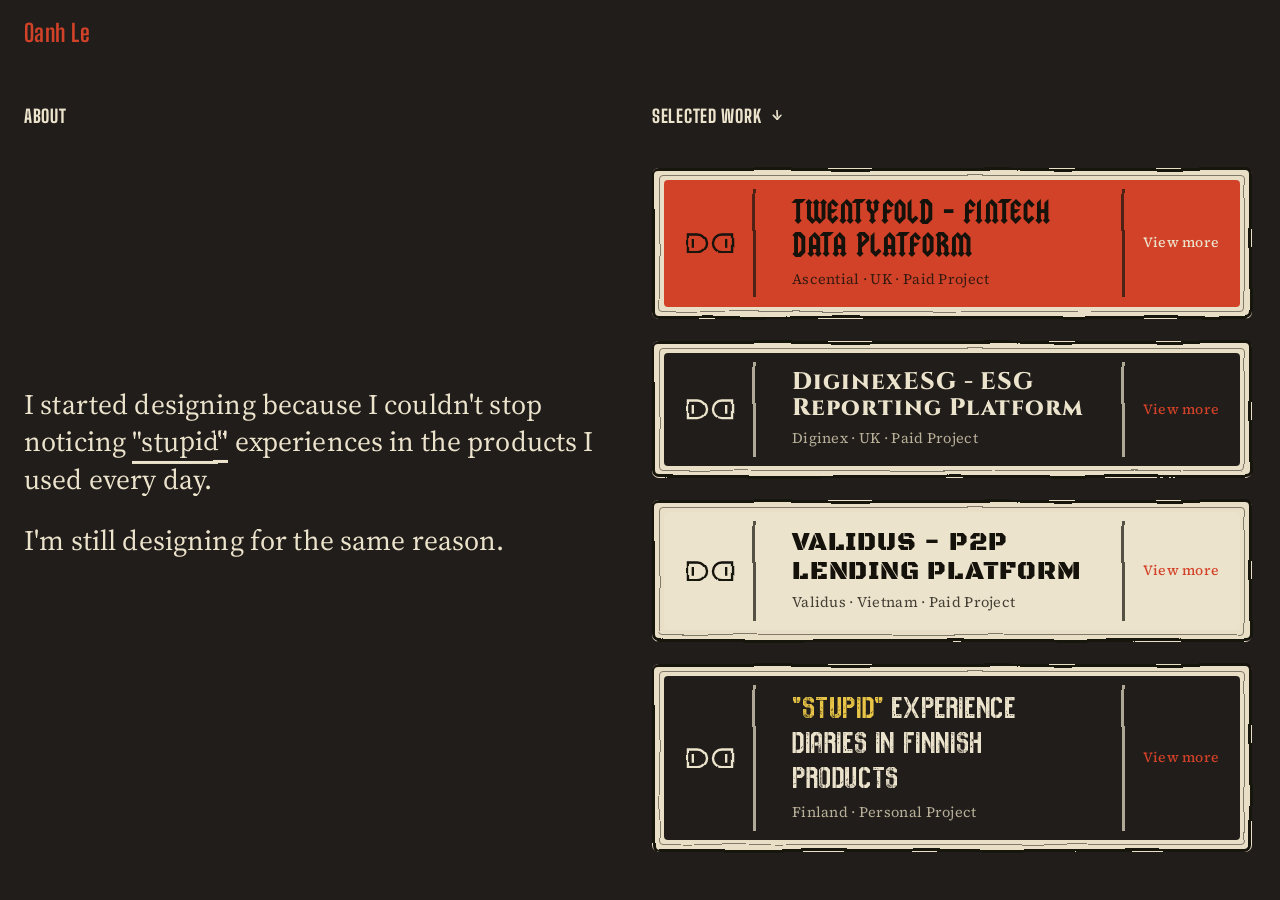
==== commit eb6eddd1: "update" ====
--- a/index.html
+++ b/index.html
@@ -69,15 +69,15 @@
       <div id="panel-left-about" class="left-panel about-panel" hidden>
         <header class="cs-hero">
           <h1 class="cs-title about-name">Oanh Le</h1>
-          <p class="cs-sub">Product Designer in fintech, sustainability tech, and enterprise B2B SaaS.</p>
+          <p class="cs-sub subhead">Product Designer in fintech, sustainability tech, and enterprise B2B SaaS.</p>
         </header>
         <div class="rule"></div>
         <div class="ab-block">
           <div class="ab-eyebrow">Experience</div>
           <div class="ab-row">
             <div class="ab-left">
-              <div class="role">Product Designer</div>
-              <div class="org"><a class="ab-org-link" href="https://www.hodfords.com/home/main/en/" target="_blank" rel="noopener noreferrer">Hodfords<svg class="ext-icon" viewBox="0 0 24 24" aria-hidden="true" fill="none" stroke="currentColor" stroke-width="2" stroke-linecap="round" stroke-linejoin="round"><path d="M15 3h6v6"/><path d="M10 14 21 3"/></svg></a></div>
+              <div class="role subhead">Product Designer</div>
+              <div class="org"><a class="ab-org-link subhead" href="https://www.hodfords.com/home/main/en/" target="_blank" rel="noopener noreferrer">Hodfords<svg class="ext-icon" viewBox="0 0 24 24" aria-hidden="true" fill="none" stroke="currentColor" stroke-width="2" stroke-linecap="round" stroke-linejoin="round"><path d="M15 3h6v6"/><path d="M10 14 21 3"/></svg></a></div>
               <div class="meta">Jun 2021 – Aug 2023</div>
               <div class="meta">Remote · Vietnam</div>
             </div>
@@ -90,8 +90,8 @@
           </div>
           <div class="ab-row">
             <div class="ab-left">
-              <div class="role">Junior UI/UX Designer</div>
-              <div class="org"><a class="ab-org-link" href="https://validusgrp.com/" target="_blank" rel="noopener noreferrer">Validus<svg class="ext-icon" viewBox="0 0 24 24" aria-hidden="true" fill="none" stroke="currentColor" stroke-width="2" stroke-linecap="round" stroke-linejoin="round"><path d="M15 3h6v6"/><path d="M10 14 21 3"/></svg></a></div>
+              <div class="role subhead">Junior UI/UX Designer</div>
+              <div class="org"><a class="ab-org-link subhead" href="https://validusgrp.com/" target="_blank" rel="noopener noreferrer">Validus<svg class="ext-icon" viewBox="0 0 24 24" aria-hidden="true" fill="none" stroke="currentColor" stroke-width="2" stroke-linecap="round" stroke-linejoin="round"><path d="M15 3h6v6"/><path d="M10 14 21 3"/></svg></a></div>
               <div class="meta">Jun 2020 – Jun 2021</div>
               <div class="meta">Vietnam</div>
             </div>
@@ -106,21 +106,23 @@
         <div class="ab-block">
           <div class="ab-eyebrow">Skills</div>
           <div class="ab-grid ab-skills">
-            <div class="grp ab-skills-how"><div class="ab-sub">How I work</div>
-              <p>Discovery → hypothesis → low-fi validation → high-fidelity design → post-launch evaluation.</p>
+            <div class="grp ab-skills-how"><div class="subhead">How I work</div>
+              <p>Discovery <span class="flow-arrow" aria-hidden="true">→</span> hypothesis <span class="flow-arrow" aria-hidden="true">→</span> low-fi validation <span class="flow-arrow" aria-hidden="true">→</span> high-fidelity design <span class="flow-arrow" aria-hidden="true">→</span> post-launch evaluation.</p>
               <p>I start from the user, who pays, what they're buying, and which design decisions move the metrics that matter.</p>
-            </div>
-            <div class="grp ab-skills-markets"><div class="ab-sub">Markets and languages</div>
+              <div class="subhead">What I do</div>
+              <p>User research, User interviewing, Usability testing, Competitive analysis, Product strategy, Feature definition, Wireframing, User interface, Prototyping, Information hierarchy, Design systems, B2B platforms, Enterprise solutions, Stakeholder management, Cross-functional collaboration, AI-assisted prototyping.</p>
+            </div>
+            <div class="grp ab-skills-markets"><div class="subhead">Markets and languages</div>
               <p>Designed for users across Vietnam, Singapore, Thailand, and European enterprise contexts.</p>
               <ul><li>Vietnamese (native)</li><li>English (professional working proficiency)</li></ul>
             </div>
-            <div class="grp ab-skills-domains"><div class="ab-sub">Domains</div>
+            <div class="grp ab-skills-domains"><div class="subhead">Domains</div>
               <p>Fintech. Intelligence platforms, lending marketplaces, SME supply chain financing, regulated multi-market environments.</p>
               <p>Sustainability tech. ESG reporting, multi-framework disclosure, multi-stakeholder workflows, enterprise compliance.</p>
               <p>Enterprise B2B. Multi-entity modelling, complex data products, design systems, subscription surfaces.</p>
             </div>
-            <div class="grp ab-skills-tools"><div class="ab-sub">Tools</div>
-              <p>Figma · FigJam · Maze · Miro · Jira</p>
+            <div class="grp ab-skills-tools"><div class="subhead">Tools</div>
+              <p>Figma · FigJam · Maze · Miro · Jira · Claude · Cursor</p>
             </div>
           </div>
         </div>
--- a/base.css
+++ b/base.css
@@ -4,7 +4,7 @@
 @font-face{font-family:'No Safety Zone';src:url('assets/No%20Safety%20Zone.ttf') format('truetype');font-weight:400;font-style:normal;font-display:swap;}
 
 :root{
-  --page:#141313;
+  --page:#211D1A;
   --cream:#ECE3CC;
   --cream-dim:#B9B09A;
   --ink:#15120B;
@@ -23,6 +23,7 @@
   --stupid-yellow:#E8C547;
   --btn-primary:var(--stupid-yellow);
   --btn-secondary:var(--cream);
+  --nav-next:#9F872F;
 }
 
 *{margin:0;padding:0;box-sizing:border-box;}
@@ -47,5 +48,6 @@
 .rule.tight{margin:34px 0;}
 
 [data-copy]{position:relative;}
+
 .copy-tip{position:absolute;bottom:calc(100% + 10px);left:50%;transform:translateX(-50%) translateY(4px);padding:6px 10px;font-family:var(--body-font);font-size:13px;font-weight:500;line-height:1;color:var(--ink);background:var(--cream);border-radius:4px;white-space:nowrap;pointer-events:none;opacity:0;visibility:hidden;transition:opacity .2s, transform .2s, visibility .2s;z-index:20;box-shadow:0 4px 14px rgba(0,0,0,.35);}
 .copy-tip.show{opacity:1;visibility:visible;transform:translateX(-50%) translateY(0);}
--- a/casestudy.css
+++ b/casestudy.css
@@ -1,8 +1,8 @@
 /* Case study + about pages (requires base.css) */
 .cs-sub,.sec p,.sec ul li,.ab-grid p:not(.ab-sub),.ab-grid li,.ab-right li,.ab-left .meta,.ab-quote{font-style:normal;font-weight:400;}
-.ab-grid .ab-sub{font-weight:600;}
+.subhead{font-style:normal;}
 .cs-sub,.sec p,.sec ul li,.ab-grid p,.ab-right li,.ab-quote{text-wrap:pretty;}
-.cs :is(.cs-sub,.cs-meta,.cs-meta-link,.sec p,.sec ul li,.d-title,.d-title .d-num,.ab-left .role,.ab-left .org,.ab-left .meta,.ab-right li,.ab-grid p,.ab-grid li,.ab-sub,.ab-quote,.ab-quote .by,.cs-cap,.ph .ph-label,.ab-contact,.ab-contact-item,.ab-contact-link){line-height:1.5;}
+.cs :is(.cs-sub,.cs-meta,.cs-meta-link,.sec p,.sec ul li,.d-title,.d-title .d-num,.subhead,.ab-left .meta,.ab-right li,.ab-grid p,.ab-grid li,.ab-quote,.ab-quote .by,.cs-cap,.ph .ph-label,.ab-contact,.ab-contact-item,.ab-contact-link){line-height:1.5;}
 
 .cs .rule{margin:54px 0;}
 .cs{position:relative;z-index:1;max-width:var(--maxw-cs);margin:0 auto;padding:48px var(--cs-gutter,40px) 120px;--cs-gutter:40px;}
@@ -13,7 +13,7 @@
 .cs-nav-link:hover{opacity:.85;}
 .cs-nav-close{color:var(--cream);}
 .cs-nav-close-icon{display:block;width:24px;height:24px;filter:url(#rough2);}
-.cs-nav-next{margin-left:auto;color:var(--btn-secondary);}
+.cs-nav-next{margin-left:auto;color:var(--nav-next);}
 .cs-nav-next-icon{display:block;width:24px;height:24px;flex-shrink:0;filter:url(#rough2);}
 
 /* hero */
@@ -40,7 +40,7 @@
   display:block;
   width:auto;
   font-family:var(--heading-font);
-  font-weight:700;
+  font-weight:800;
   font-size:18px;
   font-style:normal;
   letter-spacing:.08em;
@@ -78,24 +78,37 @@
 /* sections */
 .sec{margin-top:0;}
 .sec + .sec{margin-top:40px;}
-.sec-label,.ab-eyebrow{font-family:var(--heading-font);font-weight:700;font-size:18px;letter-spacing:.08em;text-transform:uppercase;color:var(--cream);margin:0 0 24px;}
-.sec p{font-size:18px;color:var(--cream);margin-bottom:16px;}
-.sec ul{list-style:none;margin:0 0 14px;padding:0;}
-.sec ul li{position:relative;padding-left:24px;font-size:18px;color:var(--cream);margin-bottom:12px;}
+.sec-label,.ab-eyebrow{font-family:var(--heading-font);font-weight:800;font-size:18px;letter-spacing:.08em;text-transform:uppercase;color:var(--cream);margin:0 0 24px;}
+.sec-label-row{display:flex;align-items:center;gap:12px;}
+.sec-label-icon{display:block;width:auto;height:1.35em;flex-shrink:0;}
+.sec p{font-size:18px;color:var(--cream);margin:0;}
+.sec > p + p{margin-top:8px;}
+.sec > p + ul{margin-top:16px;}
+.sec > ul + p{margin-top:16px;}
+.sec ul{list-style:none;margin:0;padding:0;}
+.sec ul li{position:relative;padding-left:24px;font-size:18px;color:var(--cream);margin-bottom:8px;}
+.sec ul li:last-child{margin-bottom:0;}
 .sec ul li::before{content:"";position:absolute;left:2px;top:13px;width:9px;height:3px;background:var(--cream);filter:url(#rough2);}
 
 /* decision blocks — subtitles within a section */
-.decision{display:flex;flex-direction:column;gap:12px;margin-top:16px;}
+.decision{display:flex;flex-direction:column;gap:0;margin-top:24px;}
 .sec > .decision:first-of-type{margin-top:0;}
-.d-title,.ab-left .role,.ab-sub{font-family:var(--body-font);font-weight:600;font-size:18px;letter-spacing:.02em;text-transform:none;color:var(--cream);margin-bottom:0;}
+/* Shared subtitle style (About roles/orgs/skills + detailed-work decision titles) */
+.subhead,
+.d-title{font-family:var(--body-font);font-weight:600;font-size:18px;letter-spacing:.02em;text-transform:none;color:var(--cream);margin:0;line-height:1.5;}
 .d-title .d-num{font-family:var(--body-font);font-weight:500;font-size:18px;margin-right:10px;color:var(--cream);}
+.decision > .d-title + p,
+.decision > .d-title + ul{margin-top:16px;}
+.decision > p + p{margin-top:8px;}
+.decision > p + ul{margin-top:16px;}
+.decision > ul + p{margin-top:16px;}
 
 /* ===== About specifics ===== */
 .ab-block{margin-top:6px;}
 .ab-row{display:grid;grid-template-columns:220px 1fr;gap:48px;}
 .ab-row + .ab-row{margin-top: 24px;}
 .ab-left{display:flex;flex-direction:column;gap:4px;}
-.ab-left .org{font-size:19px;color:var(--cream);}
+.ab-left .org{color:var(--cream);}
 .ab-org-link{display:inline-flex;align-items:center;gap:6px;color:var(--cream);text-decoration:none;transition:opacity .2s;}
 .ab-org-link:hover{opacity:.7;}
 .ab-org-link .ext-icon{display:block;width:16px;height:16px;flex-shrink:0;}
@@ -113,14 +126,14 @@
 .ab-skills-tools{grid-column:2;grid-row:2;}
 .ab-grid p{font-size:18px;color:var(--cream);margin-bottom:8px;}
 .ab-grid ul{list-style:none;margin-top:4px;}
-.ab-grid li{position:relative;padding-left:22px;font-size:19px;margin-bottom:8px;}
+.ab-grid li{position:relative;padding-left:22px;font-size:18px;margin-bottom:8px;}
 .ab-grid.ab-skills p,
-.ab-grid.ab-skills li,
-.ab-grid.ab-skills .ab-sub{font-size:18px;}
+.ab-grid.ab-skills li{font-size:18px;}
 .ab-grid li::before{content:"";position:absolute;left:2px;top:12px;width:8px;height:3px;background:var(--cream);filter:url(#rough2);}
 .ab-grid .grp,.ab-duo-col .grp{display:flex;flex-direction:column;gap:12px;}
+.ab-grid .grp > p + .subhead{margin-top:12px;}
 .grp-body{display:flex;flex-direction:column;gap:0;}
-.grp-body p{margin:0;}
+.grp-body p{margin:0;font-size:18px;color:var(--cream);}
 .ab-quote{font-size:18px;color:var(--cream);max-width:700px;}
 .ab-duo-col .ab-quote{max-width:none;}
 .ab-quote .by{display:block;margin-top:16px;font-style:normal;font-weight:300;font-size:16px;color:#C1B9A6;}
@@ -128,6 +141,29 @@
 /* Education + Recommendations side by side */
 .ab-duo{display:grid;grid-template-columns:1fr 1fr;gap:40px;align-items:start;}
 .ab-duo-col{min-width:0;}
+
+/* About page body text — same as detailed works .sec p */
+.about-panel :is(
+  .cs-sub:not(.subhead),
+  .ab-left .meta,
+  .ab-right li,
+  .ab-grid p,
+  .ab-grid li,
+  .ab-duo-col .ab-sub:not(.subhead),
+  .grp-body p,
+  .ab-quote,
+  .ab-quote .by,
+  .left-footer .contact,
+  .left-footer .contact .ci
+){
+  font-family:var(--body-font);
+  font-size:18px;
+  font-weight:400;
+  font-style:normal;
+  letter-spacing:normal;
+  line-height:1.5;
+  color:var(--cream);
+}
 
 /* Contact */
 .ab-contact{display:flex;flex-direction:row;flex-wrap:wrap;align-items:center;gap:8px 24px;font-family:var(--body-font);font-size:18px;}
@@ -140,10 +176,59 @@
 
 @media(min-width:821px){
   .cs .cs-meta{margin-top:32px;}
-  .cs .cs-sub{margin:24px;}
+  .cs .cs-sub{margin:24px;font-weight:400;}
   .cs .cs-archive-head{padding-left:0;padding-right:8px;}
   .cs .cs-archive-pdf{font-size:16px;}
   .cs .sec p{padding-right:4px;}
+  .sec p,
+  .sec ul li,
+  .ab-right li,
+  .ab-quote,
+  .ab-duo-col .ab-quote,
+  .ab-grid p,
+  .ab-grid ul,
+  .ab-grid li,
+  .grp-body p{font-weight:300;}
+  .about-panel :is(
+    .cs-sub:not(.subhead),
+    .ab-left .meta,
+    .ab-right li,
+    .ab-grid p,
+    .ab-grid li,
+    .ab-duo-col .ab-sub:not(.subhead),
+    .grp-body p,
+    .ab-quote,
+    .ab-quote .by,
+    .left-footer .contact,
+    .left-footer .contact .ci
+  ){font-weight:300;}
+  /* List dashes — match following body text (weight/color/size) */
+  .sec ul li::before,
+  .ab-right li::before,
+  .ab-grid li::before{
+    content:"–";
+    left:0;
+    top:0;
+    width:auto;
+    height:auto;
+    background:none;
+    filter:none;
+    font:inherit;
+    font-weight:inherit;
+    color:inherit;
+    line-height:inherit;
+    opacity:1;
+  }
+  .about-panel .flow-arrow{
+    font-size:0.78em;
+    font-weight:inherit;
+    line-height:1;
+    color:currentColor;
+    opacity:0.85;
+    vertical-align:0.08em;
+  }
+  .subhead,
+  .cs .d-title{font-weight:600;}
   .ab-org-link .ext-icon,
   .ab-contact-link .ext-icon{width:24px;height:24px;}
 }
@@ -161,24 +246,36 @@
   .ph .ph-label{font-size:14px;}
   .ph .corner{font-size:8px;}
   .cs-cap{font-size:12px;}
-  .sec-label,.ab-eyebrow{font-size:16px;}
-  .cs-archive-toggle{font-size:16px;}
   .cs-archive-head{padding:0;}
   .sec p,.sec ul li{font-size:16px;}
-  .d-title,.ab-left .role,.ab-sub,.d-title .d-num{font-size:16px;}
-  .ab-left .org{font-size:17px;}
-  .ab-left .meta,.ab-right li,.ab-grid p{font-size:16px;}
-  .ab-grid li{font-size:17px;}
+  .subhead,
+  .d-title,
+  .d-title .d-num{font-size:16px;}
+  .d-title{font-weight:800;}
+  .ab-left .meta,.ab-right li,.ab-grid p,.ab-grid li,.grp-body p{font-size:16px;}
   .ab-quote{font-size:16px;}
   .ab-quote .by{font-size:14px;}
+  .about-panel :is(
+    .cs-sub:not(.subhead),
+    .ab-left .meta,
+    .ab-right li,
+    .ab-grid p,
+    .ab-grid li,
+    .ab-duo-col .ab-sub:not(.subhead),
+    .grp-body p,
+    .ab-quote,
+    .ab-quote .by,
+    .left-footer .contact,
+    .left-footer .contact .ci
+  ){font-size:16px;}
+  .about-panel .subhead{font-size:16px;font-weight:600;}
   .ab-row{grid-template-columns:1fr;gap:14px;}
   .ab-grid{grid-template-columns:1fr;gap:26px;}
   .ab-skills{display:flex;flex-direction:column;gap:0;}
   .ab-skills>.grp{grid-column:unset;grid-row:unset;margin-bottom:24px;}
   .ab-skills>.grp:last-child{margin-bottom:0;}
   .ab-grid.ab-skills p,
-  .ab-grid.ab-skills li,
-  .ab-grid.ab-skills .ab-sub{font-size:16px;}
+  .ab-grid.ab-skills li{font-size:16px;}
   .ab-duo{grid-template-columns:1fr;gap:32px;}
   .ab-contact{flex-direction:column;align-items:flex-start;gap:10px;font-size:16px;}
 }
--- a/base.css
+++ b/base.css
@@ -4,7 +4,7 @@
 @font-face{font-family:'No Safety Zone';src:url('assets/No%20Safety%20Zone.ttf') format('truetype');font-weight:400;font-style:normal;font-display:swap;}
 
 :root{
-  --page:#141313;
+  --page:#211D1A;
   --cream:#ECE3CC;
   --cream-dim:#B9B09A;
   --ink:#15120B;
@@ -23,6 +23,7 @@
   --stupid-yellow:#E8C547;
   --btn-primary:var(--stupid-yellow);
   --btn-secondary:var(--cream);
+  --nav-next:#9F872F;
 }
 
 *{margin:0;padding:0;box-sizing:border-box;}
@@ -47,5 +48,6 @@
 .rule.tight{margin:34px 0;}
 
 [data-copy]{position:relative;}
+
 .copy-tip{position:absolute;bottom:calc(100% + 10px);left:50%;transform:translateX(-50%) translateY(4px);padding:6px 10px;font-family:var(--body-font);font-size:13px;font-weight:500;line-height:1;color:var(--ink);background:var(--cream);border-radius:4px;white-space:nowrap;pointer-events:none;opacity:0;visibility:hidden;transition:opacity .2s, transform .2s, visibility .2s;z-index:20;box-shadow:0 4px 14px rgba(0,0,0,.35);}
 .copy-tip.show{opacity:1;visibility:visible;transform:translateX(-50%) translateY(0);}
--- a/home.css
+++ b/home.css
@@ -9,11 +9,11 @@
 .left-panel[hidden]{display:none!important;}
 
 /* ---- Top bar ---- */
-header.bar{position:fixed;top:0;left:0;right:0;z-index:40;background:var(--bar-grad);backdrop-filter:blur(3px);-webkit-backdrop-filter:blur(3px);}
-.bar-inner{display:flex;align-items:center;justify-content:space-between;height:66px;padding:0 22px;max-width:none;}
+header.bar{position:fixed;top:0;left:0;right:0;z-index:40;background:var(--page);backdrop-filter:none;-webkit-backdrop-filter:none;}
+.bar-inner{display:flex;align-items:center;justify-content:space-between;height:66px;padding:0 22px;max-width:none;background:var(--page);}
 .brand{font-family:var(--body-font);line-height:1.12;}
 .brand .rl{font-family:var(--heading-font);font-weight:700;font-size:24px;color:var(--accent);letter-spacing:.02em;}
-.menu-mobile{display:flex;gap:18px;font-family:var(--heading-font);font-size:17px;font-weight:700;letter-spacing:.04em;margin-left:auto;}
+.menu-mobile{display:flex;gap:18px;font-family:var(--heading-font);font-size:18px;font-weight:800;letter-spacing:.04em;text-transform:uppercase;margin-left:auto;}
 .menu-mobile a{color:var(--tape);text-decoration:none;transition:opacity .2s;}
 .menu-mobile a:hover{opacity:.85;}
 .menu-mobile a.is-active{text-decoration:underline;text-underline-offset:4px;text-decoration-thickness:2px;}
@@ -34,9 +34,9 @@
 .about-panel{padding:0 0 24px;}
 .about-panel .cs-hero{padding:16px 0 8px;text-align:left;}
 .about-name{display:block;text-align:left;line-height:1;}
-.about-panel .cs-sub{margin:16px auto 0;text-align:left;}
+.about-panel .cs-sub{margin:16px auto 0;text-align:center;}
 .about-panel .rule{margin:40px 0;}
-.about-panel :is(.cs-sub,.cs-title,.ab-left .role,.ab-left .org,.ab-left .meta,.ab-right li,.ab-grid p,.ab-grid li,.ab-sub,.ab-quote,.ab-quote .by){line-height:1.5;}
+.about-panel :is(.cs-sub,.cs-title,.subhead,.ab-left .meta,.ab-right li,.ab-grid p,.ab-grid li,.ab-quote,.ab-quote .by){line-height:1.5;}
 .about-panel .ab-row{gap:14px;}
 .about-panel .ab-grid{grid-template-columns:1fr;gap:26px;}
 .about-panel .ab-skills{display:flex;flex-direction:column;gap:0;}
@@ -57,12 +57,12 @@
 .stack{display:flex;flex-direction:column;gap:22px;}
 
 /* ---- Project cards ---- */
-.tape{position:relative;margin:0;padding:12px;border-radius:7px;cursor:pointer;color:var(--ink);background:transparent;box-shadow:none;}
-.tape::before{content:"";position:absolute;inset:0;border:3.5px solid var(--cream);border-radius:7px;filter:url(#rough);pointer-events:none;z-index:2;}
-.tape::after{content:"";position:absolute;inset:7px;border:1.5px solid var(--cream);border-radius:4px;filter:url(#rough2);opacity:.5;pointer-events:none;z-index:2;}
+.tape{position:relative;margin:0;padding:12px;border-radius:7px;cursor:pointer;color:var(--ink);background:var(--tape);box-shadow:none;}
+.tape::before{content:"";position:absolute;inset:0;border:3.5px solid var(--ink);border-radius:7px;filter:url(#rough);pointer-events:none;z-index:2;}
+.tape::after{content:"";position:absolute;inset:7px;border:1.5px solid var(--ink);border-radius:4px;filter:url(#rough2);opacity:.5;pointer-events:none;z-index:2;}
 
 .spine{display:grid;grid-template-columns:auto 1fr;column-gap:12px;row-gap:8px;align-items:center;min-height:0;padding:14px 16px;border-radius:4px;overflow:hidden;}
-.cap-l{grid-column:1;grid-row:1;flex:none;align-self:center;display:flex;align-items:center;justify-content:center;position:relative;}
+.cap-l{grid-column:1;grid-row:1;flex:none;display:flex;align-items:center;justify-content:center;position:relative;}
 .cap-l::after{display:none;}
 .ddlogo{width:36px;height:auto;display:block;filter:url(#rough2);}
 
@@ -162,7 +162,8 @@
   html.home-desktop,html.home-desktop body{height:100%;overflow:hidden;}
 
   .page{padding:0 24px 40px;height:100vh;display:flex;flex-direction:column;overflow:hidden;}
-  .bar-inner{display:grid;grid-template-columns:repeat(12,minmax(0,1fr));gap:24px;padding:0 24px;}
+  header.bar{background:var(--page);}
+  .bar-inner{display:grid;grid-template-columns:repeat(12,minmax(0,1fr));gap:24px;padding:0 24px;background:var(--page);}
   .brand{grid-column:1 / span 6;}
   .menu-mobile{display:none;}
 
@@ -173,12 +174,12 @@
   .desk-tab-wrap.is-active-wrap:hover{opacity:.85;}
   .desk-tab-wrap.is-active-wrap .desk-tab{pointer-events:none;}
   .desk-tab-about-wrap{grid-column:1;}
-  .desk-tab-side-wrap{grid-column:4;}
+  .desk-tab-side-wrap{display:none;}
   .desk-tab-work-group{grid-column:7 / -1;display:flex;align-items:baseline;min-width:0;}
-  .desk-tab{font-family:var(--heading-font);font-size:18px;font-weight:700;letter-spacing:.04em;text-transform:uppercase;color:var(--cream);text-decoration:none;transition:opacity .2s;line-height:1.2;flex-shrink:0;}
+  .desk-tab{font-family:var(--heading-font);font-size:18px;font-weight:800;letter-spacing:.04em;text-transform:uppercase;color:var(--cream);text-decoration:none;transition:opacity .2s;line-height:1.2;flex-shrink:0;}
   .desk-tab:hover{opacity:.85;}
   .desk-tab.is-active{text-decoration:underline;text-underline-offset:4px;text-decoration-thickness:2px;text-decoration-color:var(--cream);}
-  .desk-work-title{display:inline-flex;align-items:center;gap:8px;font-family:var(--heading-font);font-size:18px;font-weight:700;letter-spacing:.04em;text-transform:uppercase;color:var(--cream);line-height:1.2;flex-shrink:0;padding:0;background:none;border:none;cursor:pointer;text-align:left;transition:opacity .2s;}
+  .desk-work-title{display:inline-flex;align-items:center;gap:8px;font-family:var(--heading-font);font-size:18px;font-weight:800;letter-spacing:.04em;text-transform:uppercase;color:var(--cream);line-height:1.2;flex-shrink:0;padding:0;background:none;border:none;cursor:pointer;text-align:left;transition:opacity .2s;}
   .desk-work-title:hover{opacity:.85;}
   .desk-work-arr{display:block;width:16px;height:16px;flex-shrink:0;filter:url(#rough2);transform:rotate(90deg);transition:transform .2s;}
   .desk-work-title.is-expanded .desk-work-arr{transform:rotate(-90deg);}
@@ -230,8 +231,8 @@
   .about-panel .ab-row{grid-template-columns:220px 1fr;gap:48px;}
   .about-panel .cs-hero{padding:0 0 8px;}
   .about-name{display:none;}
-  .about-panel .cs-sub{margin:0;}
-  .about-panel .left-footer .contact{flex-direction:row;flex-wrap:nowrap;align-items:center;justify-content:space-between;width:100%;gap:8px 16px;font-size:16px;}
+  .about-panel .cs-sub{margin:0;text-align:left;}
+  .about-panel .left-footer .contact{flex-direction:row;flex-wrap:nowrap;align-items:center;justify-content:space-between;width:100%;gap:8px 16px;font-size:18px;font-weight:300;}
   .about-panel .left-footer .contact .ci{flex:1 1 auto;min-width:0;white-space:nowrap;}
 
   .work-section{padding:0;}
@@ -287,7 +288,7 @@
   .home-case-panel .home-cs{max-width:none;margin:0;padding:0 0 48px;--cs-gutter:0;animation:homeCaseIn .32s cubic-bezier(.2,.8,.2,1);}
   .home-case-panel .cs-back{width:100%;margin:0 0 20px;padding:14px 0 18px;position:sticky;top:0;z-index:5;background:var(--page);}
   .home-case-panel .cs-nav-close{color:var(--cream);}
-  .home-case-panel .cs-nav-next{color:var(--btn-secondary);}
+  .home-case-panel .cs-nav-next{color:var(--nav-next);}
   .home-case-panel .cs-nav-close-icon,
   .home-case-panel .cs-nav-next-icon{width:24px;height:24px;}
   .home-case-panel .cs-title-link svg{width:24px;height:24px;}
--- a/casestudy.css
+++ b/casestudy.css
@@ -1,8 +1,8 @@
 /* Case study + about pages (requires base.css) */
 .cs-sub,.sec p,.sec ul li,.ab-grid p:not(.ab-sub),.ab-grid li,.ab-right li,.ab-left .meta,.ab-quote{font-style:normal;font-weight:400;}
-.ab-grid .ab-sub{font-weight:600;}
+.subhead{font-style:normal;}
 .cs-sub,.sec p,.sec ul li,.ab-grid p,.ab-right li,.ab-quote{text-wrap:pretty;}
-.cs :is(.cs-sub,.cs-meta,.cs-meta-link,.sec p,.sec ul li,.d-title,.d-title .d-num,.ab-left .role,.ab-left .org,.ab-left .meta,.ab-right li,.ab-grid p,.ab-grid li,.ab-sub,.ab-quote,.ab-quote .by,.cs-cap,.ph .ph-label,.ab-contact,.ab-contact-item,.ab-contact-link){line-height:1.5;}
+.cs :is(.cs-sub,.cs-meta,.cs-meta-link,.sec p,.sec ul li,.d-title,.d-title .d-num,.subhead,.ab-left .meta,.ab-right li,.ab-grid p,.ab-grid li,.ab-quote,.ab-quote .by,.cs-cap,.ph .ph-label,.ab-contact,.ab-contact-item,.ab-contact-link){line-height:1.5;}
 
 .cs .rule{margin:54px 0;}
 .cs{position:relative;z-index:1;max-width:var(--maxw-cs);margin:0 auto;padding:48px var(--cs-gutter,40px) 120px;--cs-gutter:40px;}
@@ -13,7 +13,7 @@
 .cs-nav-link:hover{opacity:.85;}
 .cs-nav-close{color:var(--cream);}
 .cs-nav-close-icon{display:block;width:24px;height:24px;filter:url(#rough2);}
-.cs-nav-next{margin-left:auto;color:var(--btn-secondary);}
+.cs-nav-next{margin-left:auto;color:var(--nav-next);}
 .cs-nav-next-icon{display:block;width:24px;height:24px;flex-shrink:0;filter:url(#rough2);}
 
 /* hero */
@@ -40,7 +40,7 @@
   display:block;
   width:auto;
   font-family:var(--heading-font);
-  font-weight:700;
+  font-weight:800;
   font-size:18px;
   font-style:normal;
   letter-spacing:.08em;
@@ -78,24 +78,37 @@
 /* sections */
 .sec{margin-top:0;}
 .sec + .sec{margin-top:40px;}
-.sec-label,.ab-eyebrow{font-family:var(--heading-font);font-weight:700;font-size:18px;letter-spacing:.08em;text-transform:uppercase;color:var(--cream);margin:0 0 24px;}
-.sec p{font-size:18px;color:var(--cream);margin-bottom:16px;}
-.sec ul{list-style:none;margin:0 0 14px;padding:0;}
-.sec ul li{position:relative;padding-left:24px;font-size:18px;color:var(--cream);margin-bottom:12px;}
+.sec-label,.ab-eyebrow{font-family:var(--heading-font);font-weight:800;font-size:18px;letter-spacing:.08em;text-transform:uppercase;color:var(--cream);margin:0 0 24px;}
+.sec-label-row{display:flex;align-items:center;gap:12px;}
+.sec-label-icon{display:block;width:auto;height:1.35em;flex-shrink:0;}
+.sec p{font-size:18px;color:var(--cream);margin:0;}
+.sec > p + p{margin-top:8px;}
+.sec > p + ul{margin-top:16px;}
+.sec > ul + p{margin-top:16px;}
+.sec ul{list-style:none;margin:0;padding:0;}
+.sec ul li{position:relative;padding-left:24px;font-size:18px;color:var(--cream);margin-bottom:8px;}
+.sec ul li:last-child{margin-bottom:0;}
 .sec ul li::before{content:"";position:absolute;left:2px;top:13px;width:9px;height:3px;background:var(--cream);filter:url(#rough2);}
 
 /* decision blocks — subtitles within a section */
-.decision{display:flex;flex-direction:column;gap:12px;margin-top:16px;}
+.decision{display:flex;flex-direction:column;gap:0;margin-top:24px;}
 .sec > .decision:first-of-type{margin-top:0;}
-.d-title,.ab-left .role,.ab-sub{font-family:var(--body-font);font-weight:600;font-size:18px;letter-spacing:.02em;text-transform:none;color:var(--cream);margin-bottom:0;}
+/* Shared subtitle style (About roles/orgs/skills + detailed-work decision titles) */
+.subhead,
+.d-title{font-family:var(--body-font);font-weight:600;font-size:18px;letter-spacing:.02em;text-transform:none;color:var(--cream);margin:0;line-height:1.5;}
 .d-title .d-num{font-family:var(--body-font);font-weight:500;font-size:18px;margin-right:10px;color:var(--cream);}
+.decision > .d-title + p,
+.decision > .d-title + ul{margin-top:16px;}
+.decision > p + p{margin-top:8px;}
+.decision > p + ul{margin-top:16px;}
+.decision > ul + p{margin-top:16px;}
 
 /* ===== About specifics ===== */
 .ab-block{margin-top:6px;}
 .ab-row{display:grid;grid-template-columns:220px 1fr;gap:48px;}
 .ab-row + .ab-row{margin-top: 24px;}
 .ab-left{display:flex;flex-direction:column;gap:4px;}
-.ab-left .org{font-size:19px;color:var(--cream);}
+.ab-left .org{color:var(--cream);}
 .ab-org-link{display:inline-flex;align-items:center;gap:6px;color:var(--cream);text-decoration:none;transition:opacity .2s;}
 .ab-org-link:hover{opacity:.7;}
 .ab-org-link .ext-icon{display:block;width:16px;height:16px;flex-shrink:0;}
@@ -113,14 +126,14 @@
 .ab-skills-tools{grid-column:2;grid-row:2;}
 .ab-grid p{font-size:18px;color:var(--cream);margin-bottom:8px;}
 .ab-grid ul{list-style:none;margin-top:4px;}
-.ab-grid li{position:relative;padding-left:22px;font-size:19px;margin-bottom:8px;}
+.ab-grid li{position:relative;padding-left:22px;font-size:18px;margin-bottom:8px;}
 .ab-grid.ab-skills p,
-.ab-grid.ab-skills li,
-.ab-grid.ab-skills .ab-sub{font-size:18px;}
+.ab-grid.ab-skills li{font-size:18px;}
 .ab-grid li::before{content:"";position:absolute;left:2px;top:12px;width:8px;height:3px;background:var(--cream);filter:url(#rough2);}
 .ab-grid .grp,.ab-duo-col .grp{display:flex;flex-direction:column;gap:12px;}
+.ab-grid .grp > p + .subhead{margin-top:12px;}
 .grp-body{display:flex;flex-direction:column;gap:0;}
-.grp-body p{margin:0;}
+.grp-body p{margin:0;font-size:18px;color:var(--cream);}
 .ab-quote{font-size:18px;color:var(--cream);max-width:700px;}
 .ab-duo-col .ab-quote{max-width:none;}
 .ab-quote .by{display:block;margin-top:16px;font-style:normal;font-weight:300;font-size:16px;color:#C1B9A6;}
@@ -128,6 +141,29 @@
 /* Education + Recommendations side by side */
 .ab-duo{display:grid;grid-template-columns:1fr 1fr;gap:40px;align-items:start;}
 .ab-duo-col{min-width:0;}
+
+/* About page body text — same as detailed works .sec p */
+.about-panel :is(
+  .cs-sub:not(.subhead),
+  .ab-left .meta,
+  .ab-right li,
+  .ab-grid p,
+  .ab-grid li,
+  .ab-duo-col .ab-sub:not(.subhead),
+  .grp-body p,
+  .ab-quote,
+  .ab-quote .by,
+  .left-footer .contact,
+  .left-footer .contact .ci
+){
+  font-family:var(--body-font);
+  font-size:18px;
+  font-weight:400;
+  font-style:normal;
+  letter-spacing:normal;
+  line-height:1.5;
+  color:var(--cream);
+}
 
 /* Contact */
 .ab-contact{display:flex;flex-direction:row;flex-wrap:wrap;align-items:center;gap:8px 24px;font-family:var(--body-font);font-size:18px;}
@@ -140,10 +176,59 @@
 
 @media(min-width:821px){
   .cs .cs-meta{margin-top:32px;}
-  .cs .cs-sub{margin:24px;}
+  .cs .cs-sub{margin:24px;font-weight:400;}
   .cs .cs-archive-head{padding-left:0;padding-right:8px;}
   .cs .cs-archive-pdf{font-size:16px;}
   .cs .sec p{padding-right:4px;}
+  .sec p,
+  .sec ul li,
+  .ab-right li,
+  .ab-quote,
+  .ab-duo-col .ab-quote,
+  .ab-grid p,
+  .ab-grid ul,
+  .ab-grid li,
+  .grp-body p{font-weight:300;}
+  .about-panel :is(
+    .cs-sub:not(.subhead),
+    .ab-left .meta,
+    .ab-right li,
+    .ab-grid p,
+    .ab-grid li,
+    .ab-duo-col .ab-sub:not(.subhead),
+    .grp-body p,
+    .ab-quote,
+    .ab-quote .by,
+    .left-footer .contact,
+    .left-footer .contact .ci
+  ){font-weight:300;}
+  /* List dashes — match following body text (weight/color/size) */
+  .sec ul li::before,
+  .ab-right li::before,
+  .ab-grid li::before{
+    content:"–";
+    left:0;
+    top:0;
+    width:auto;
+    height:auto;
+    background:none;
+    filter:none;
+    font:inherit;
+    font-weight:inherit;
+    color:inherit;
+    line-height:inherit;
+    opacity:1;
+  }
+  .about-panel .flow-arrow{
+    font-size:0.78em;
+    font-weight:inherit;
+    line-height:1;
+    color:currentColor;
+    opacity:0.85;
+    vertical-align:0.08em;
+  }
+  .subhead,
+  .cs .d-title{font-weight:600;}
   .ab-org-link .ext-icon,
   .ab-contact-link .ext-icon{width:24px;height:24px;}
 }
@@ -161,24 +246,36 @@
   .ph .ph-label{font-size:14px;}
   .ph .corner{font-size:8px;}
   .cs-cap{font-size:12px;}
-  .sec-label,.ab-eyebrow{font-size:16px;}
-  .cs-archive-toggle{font-size:16px;}
   .cs-archive-head{padding:0;}
   .sec p,.sec ul li{font-size:16px;}
-  .d-title,.ab-left .role,.ab-sub,.d-title .d-num{font-size:16px;}
-  .ab-left .org{font-size:17px;}
-  .ab-left .meta,.ab-right li,.ab-grid p{font-size:16px;}
-  .ab-grid li{font-size:17px;}
+  .subhead,
+  .d-title,
+  .d-title .d-num{font-size:16px;}
+  .d-title{font-weight:800;}
+  .ab-left .meta,.ab-right li,.ab-grid p,.ab-grid li,.grp-body p{font-size:16px;}
   .ab-quote{font-size:16px;}
   .ab-quote .by{font-size:14px;}
+  .about-panel :is(
+    .cs-sub:not(.subhead),
+    .ab-left .meta,
+    .ab-right li,
+    .ab-grid p,
+    .ab-grid li,
+    .ab-duo-col .ab-sub:not(.subhead),
+    .grp-body p,
+    .ab-quote,
+    .ab-quote .by,
+    .left-footer .contact,
+    .left-footer .contact .ci
+  ){font-size:16px;}
+  .about-panel .subhead{font-size:16px;font-weight:600;}
   .ab-row{grid-template-columns:1fr;gap:14px;}
   .ab-grid{grid-template-columns:1fr;gap:26px;}
   .ab-skills{display:flex;flex-direction:column;gap:0;}
   .ab-skills>.grp{grid-column:unset;grid-row:unset;margin-bottom:24px;}
   .ab-skills>.grp:last-child{margin-bottom:0;}
   .ab-grid.ab-skills p,
-  .ab-grid.ab-skills li,
-  .ab-grid.ab-skills .ab-sub{font-size:16px;}
+  .ab-grid.ab-skills li{font-size:16px;}
   .ab-duo{grid-template-columns:1fr;gap:32px;}
   .ab-contact{flex-direction:column;align-items:flex-start;gap:10px;font-size:16px;}
 }
